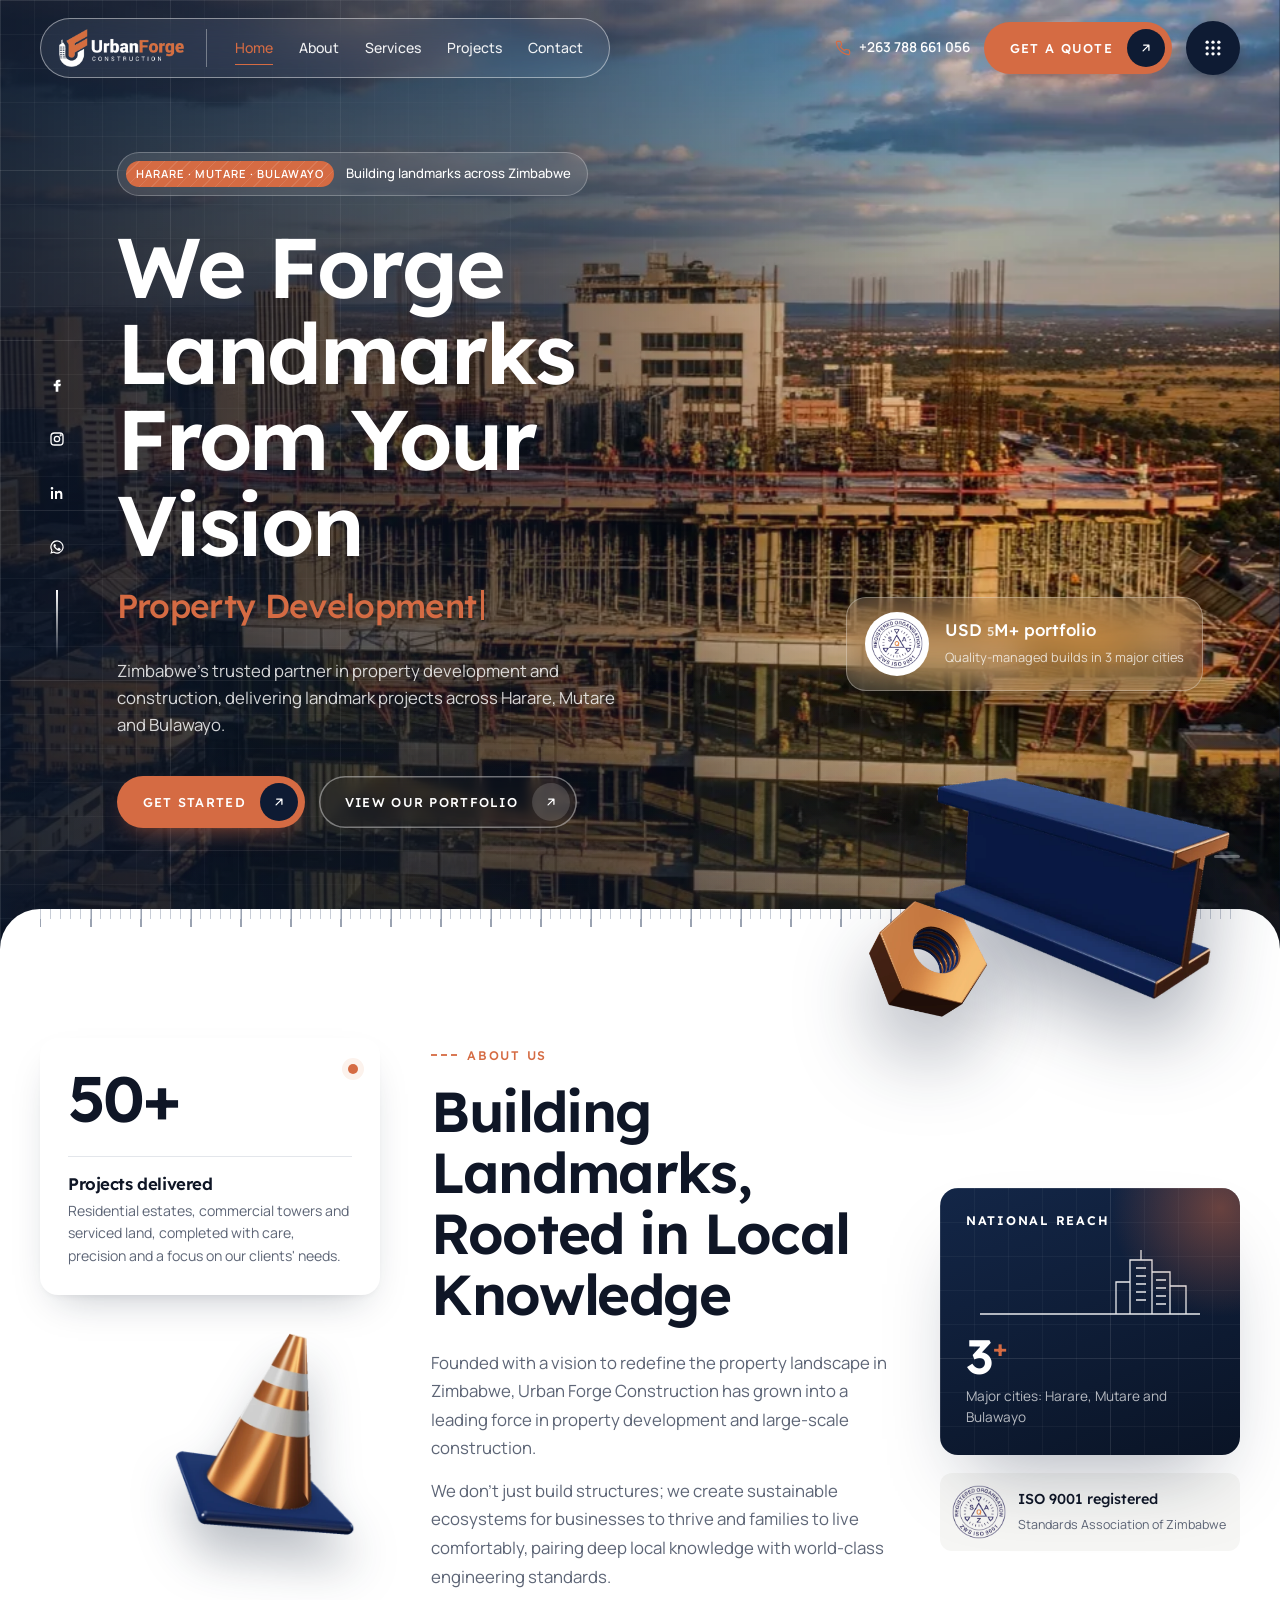
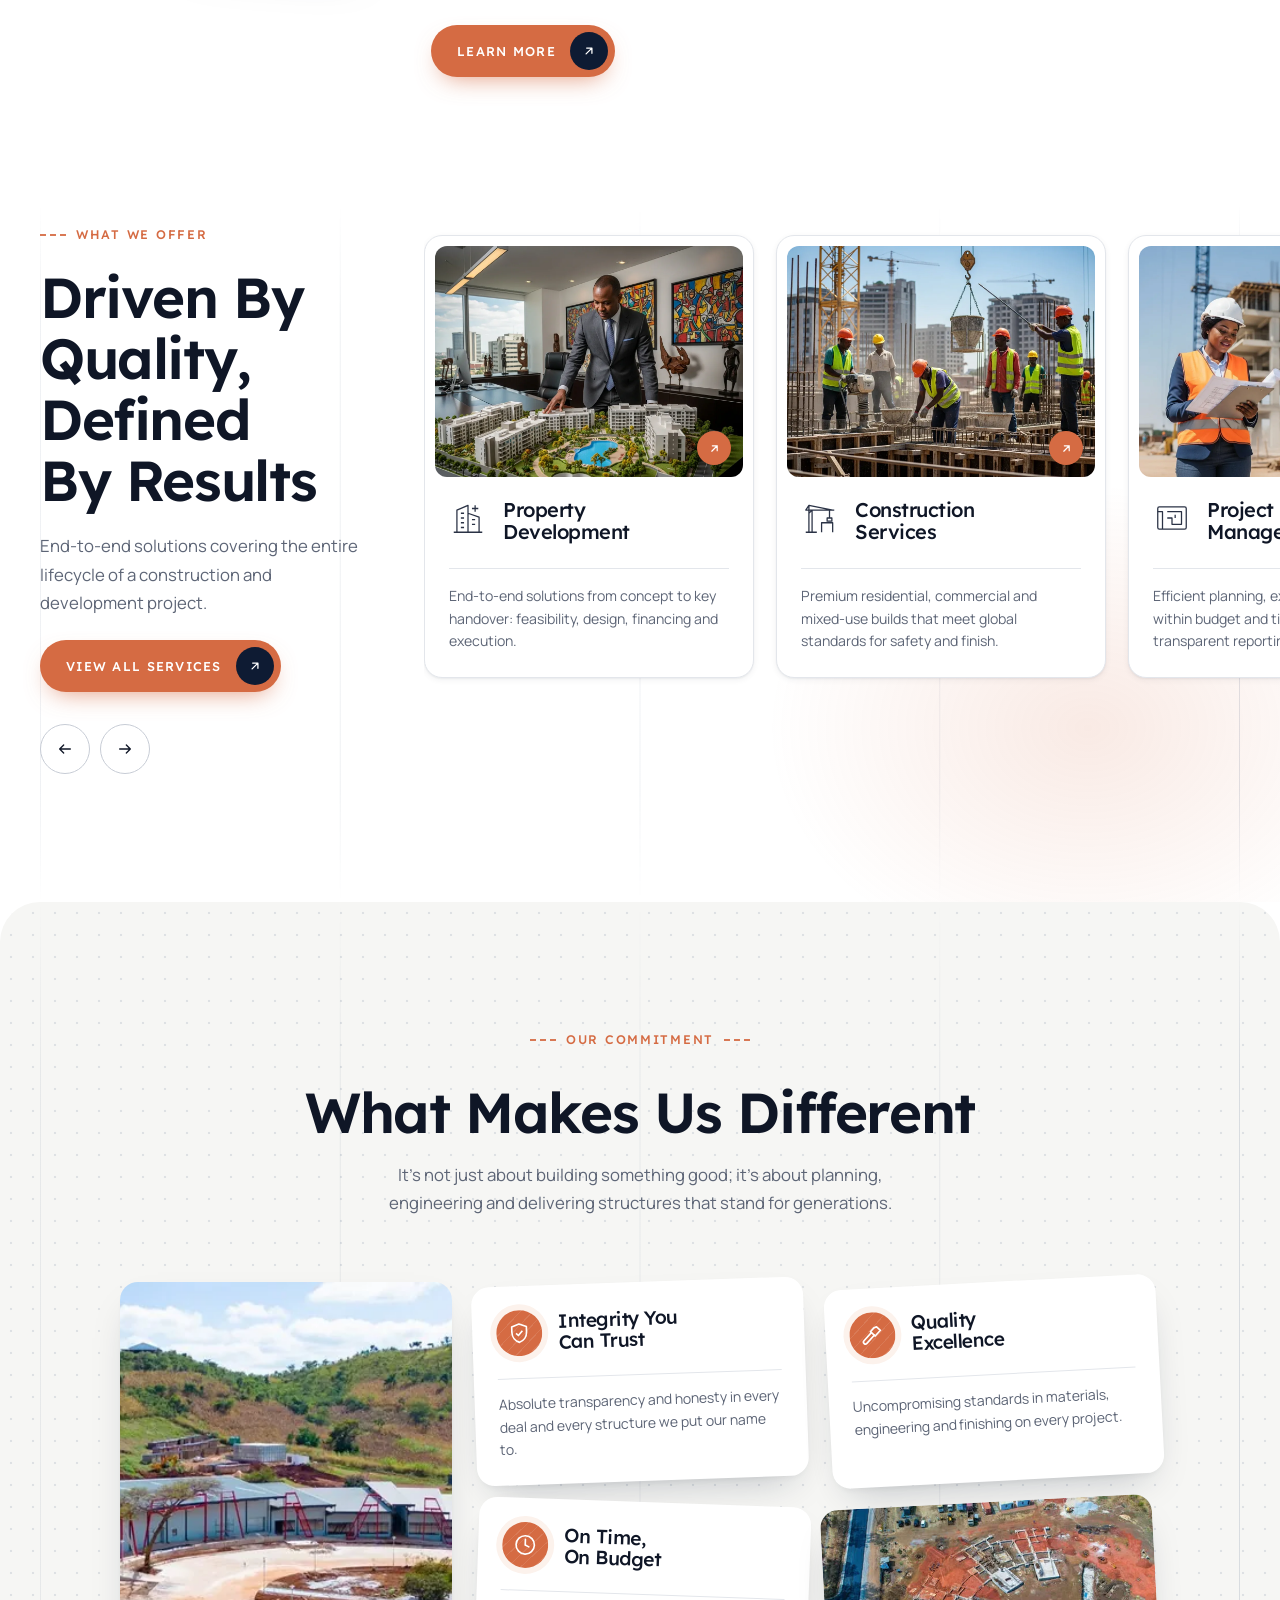
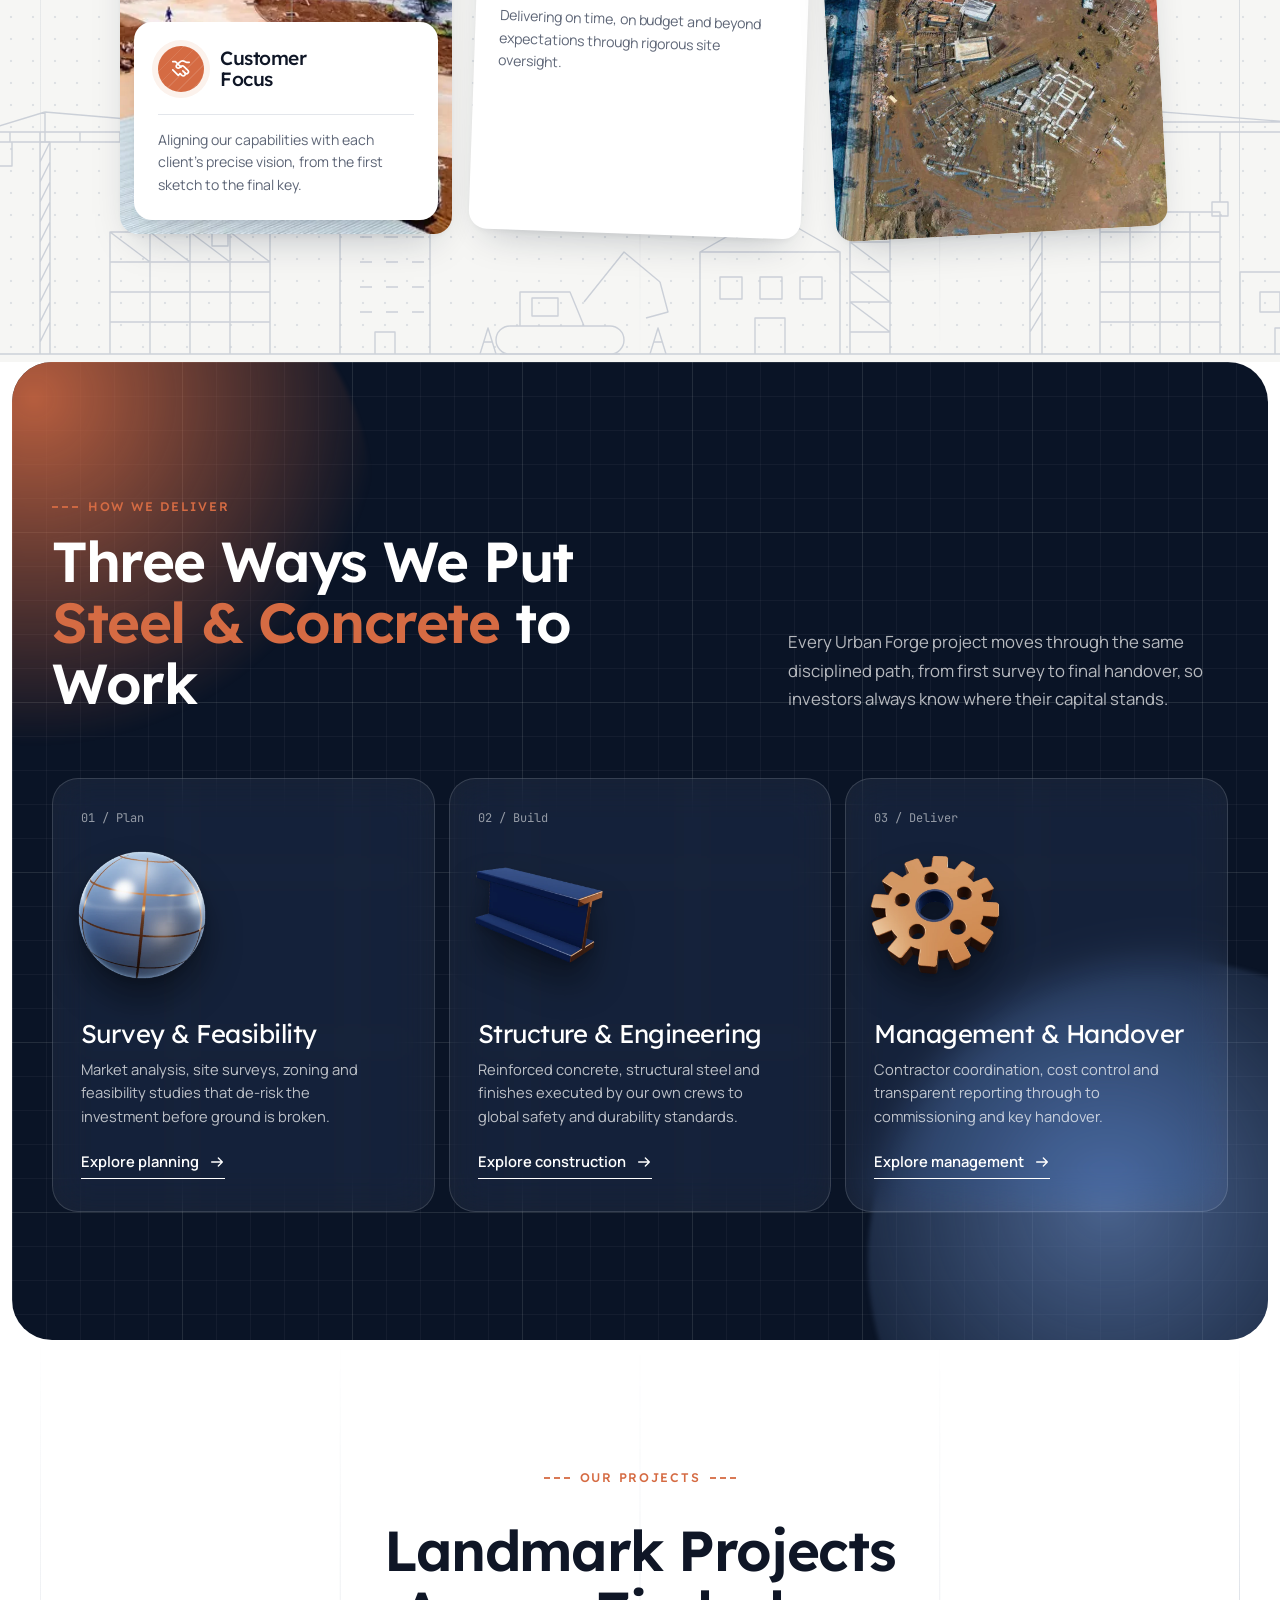
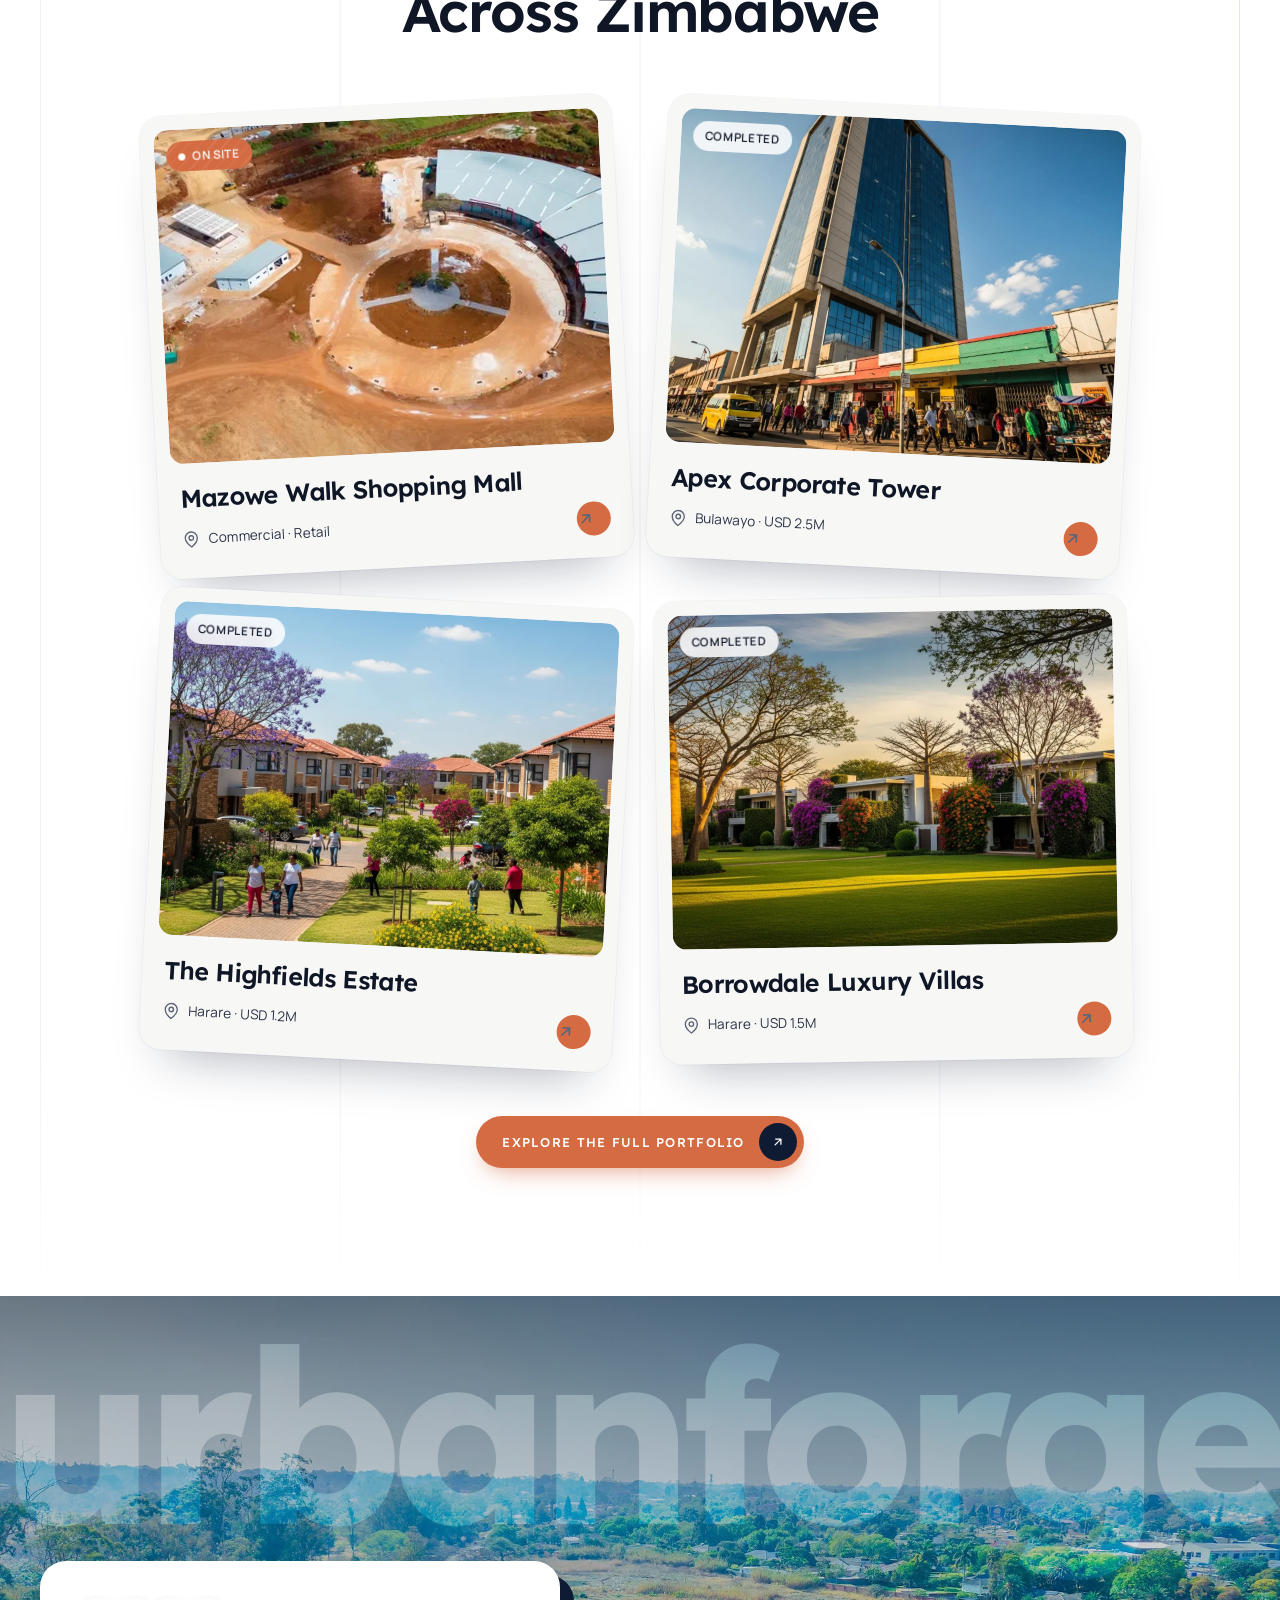
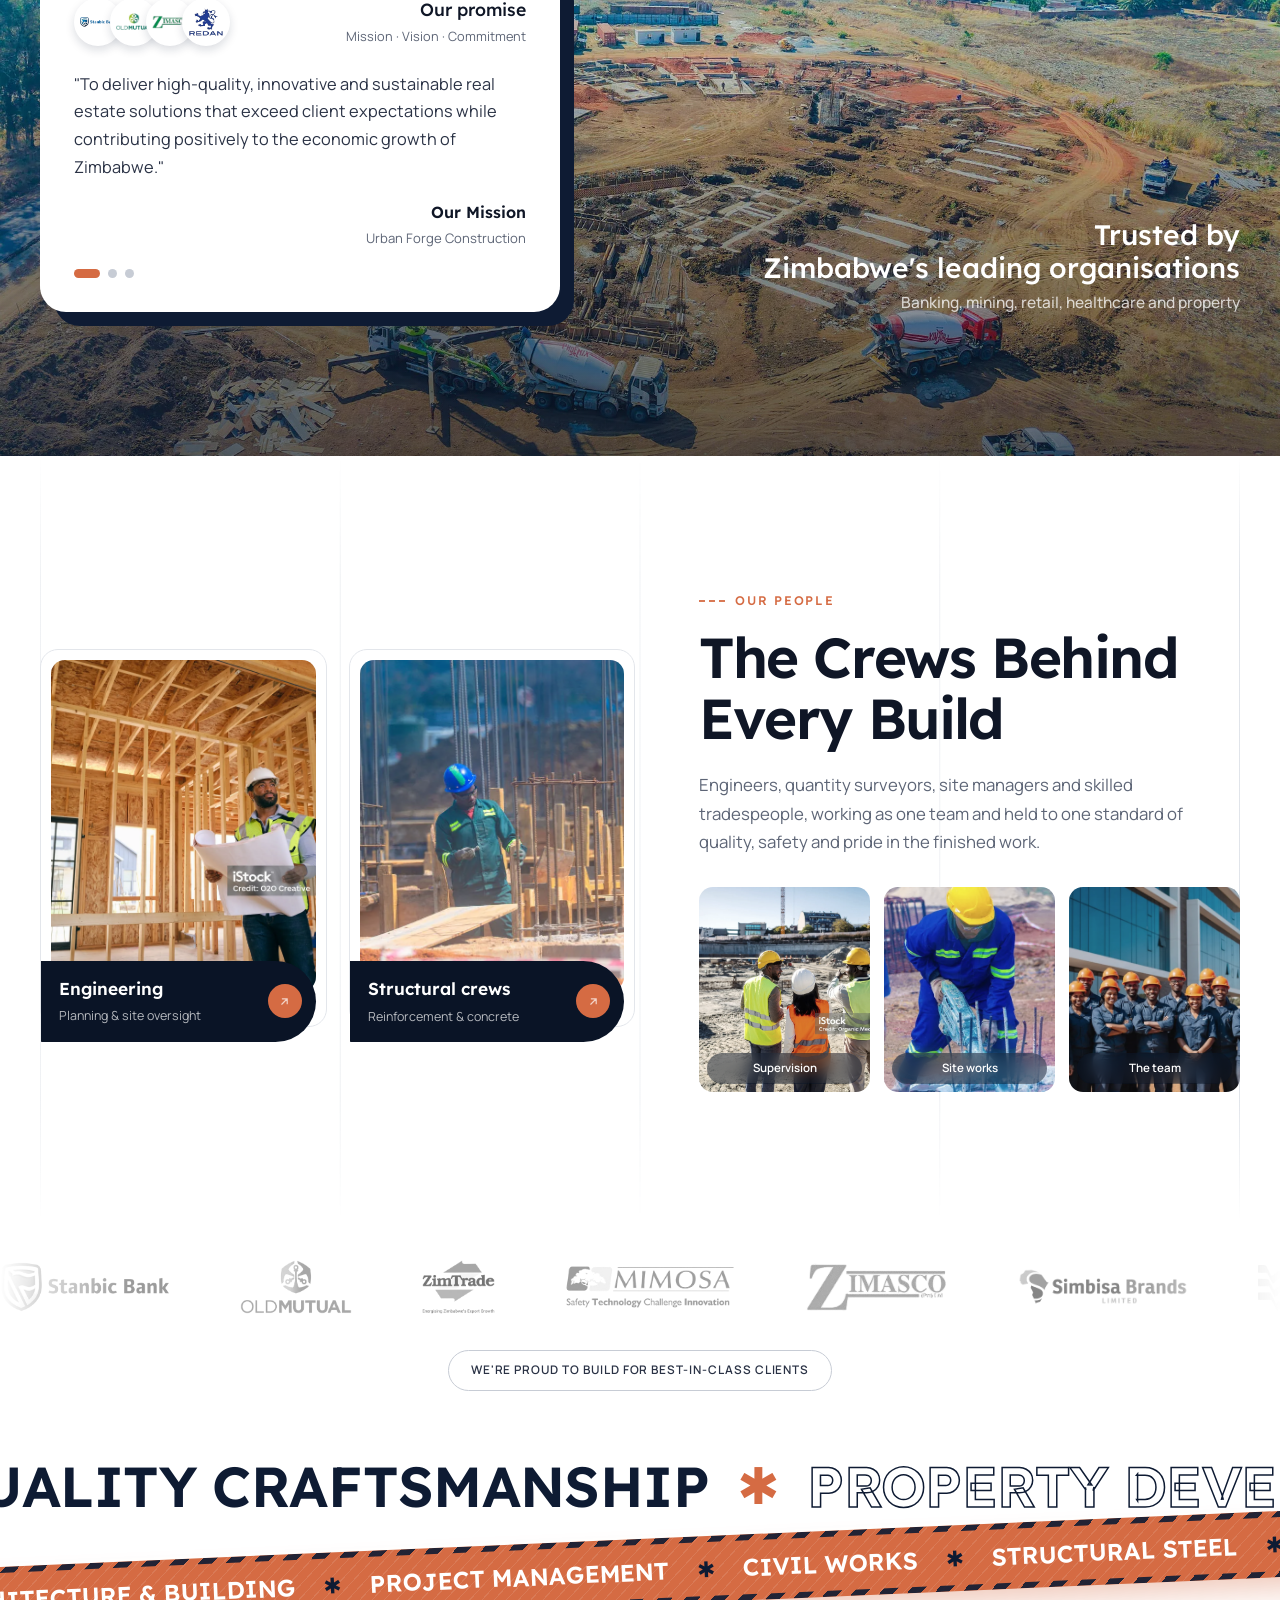
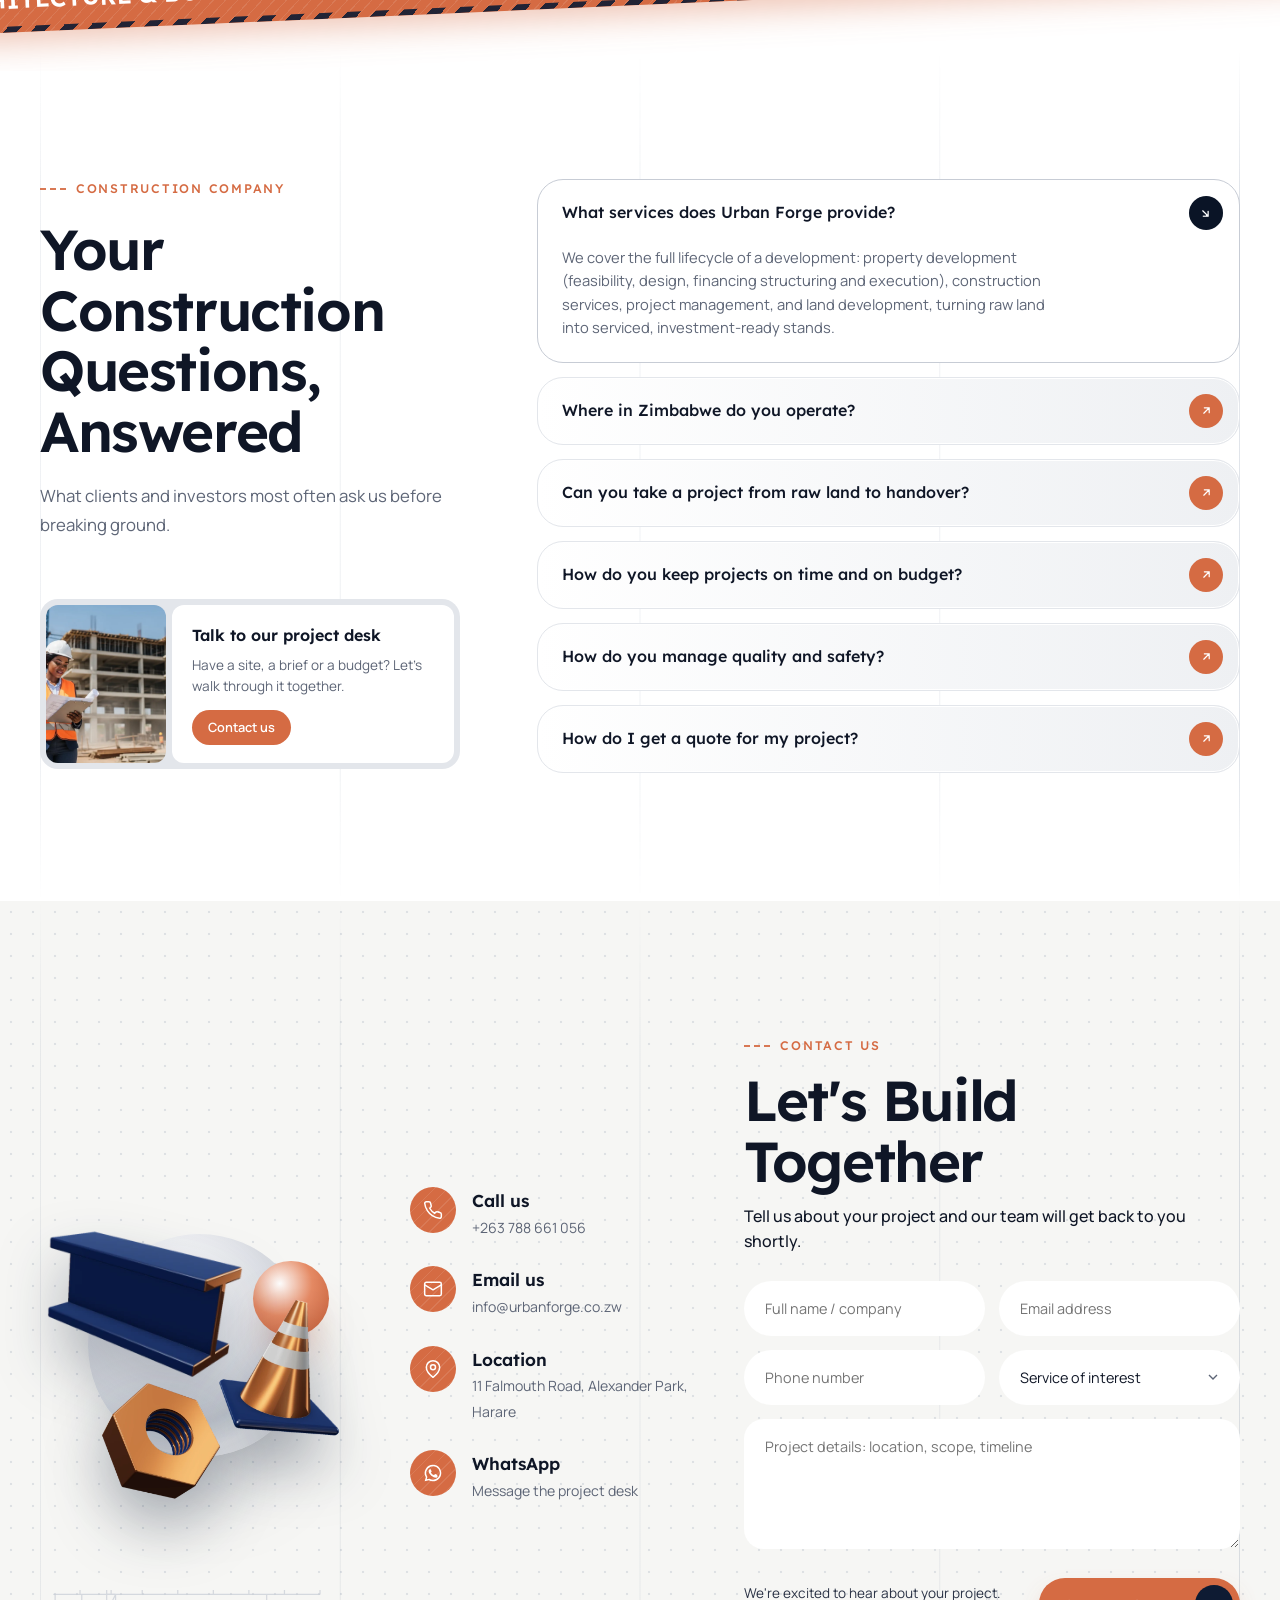
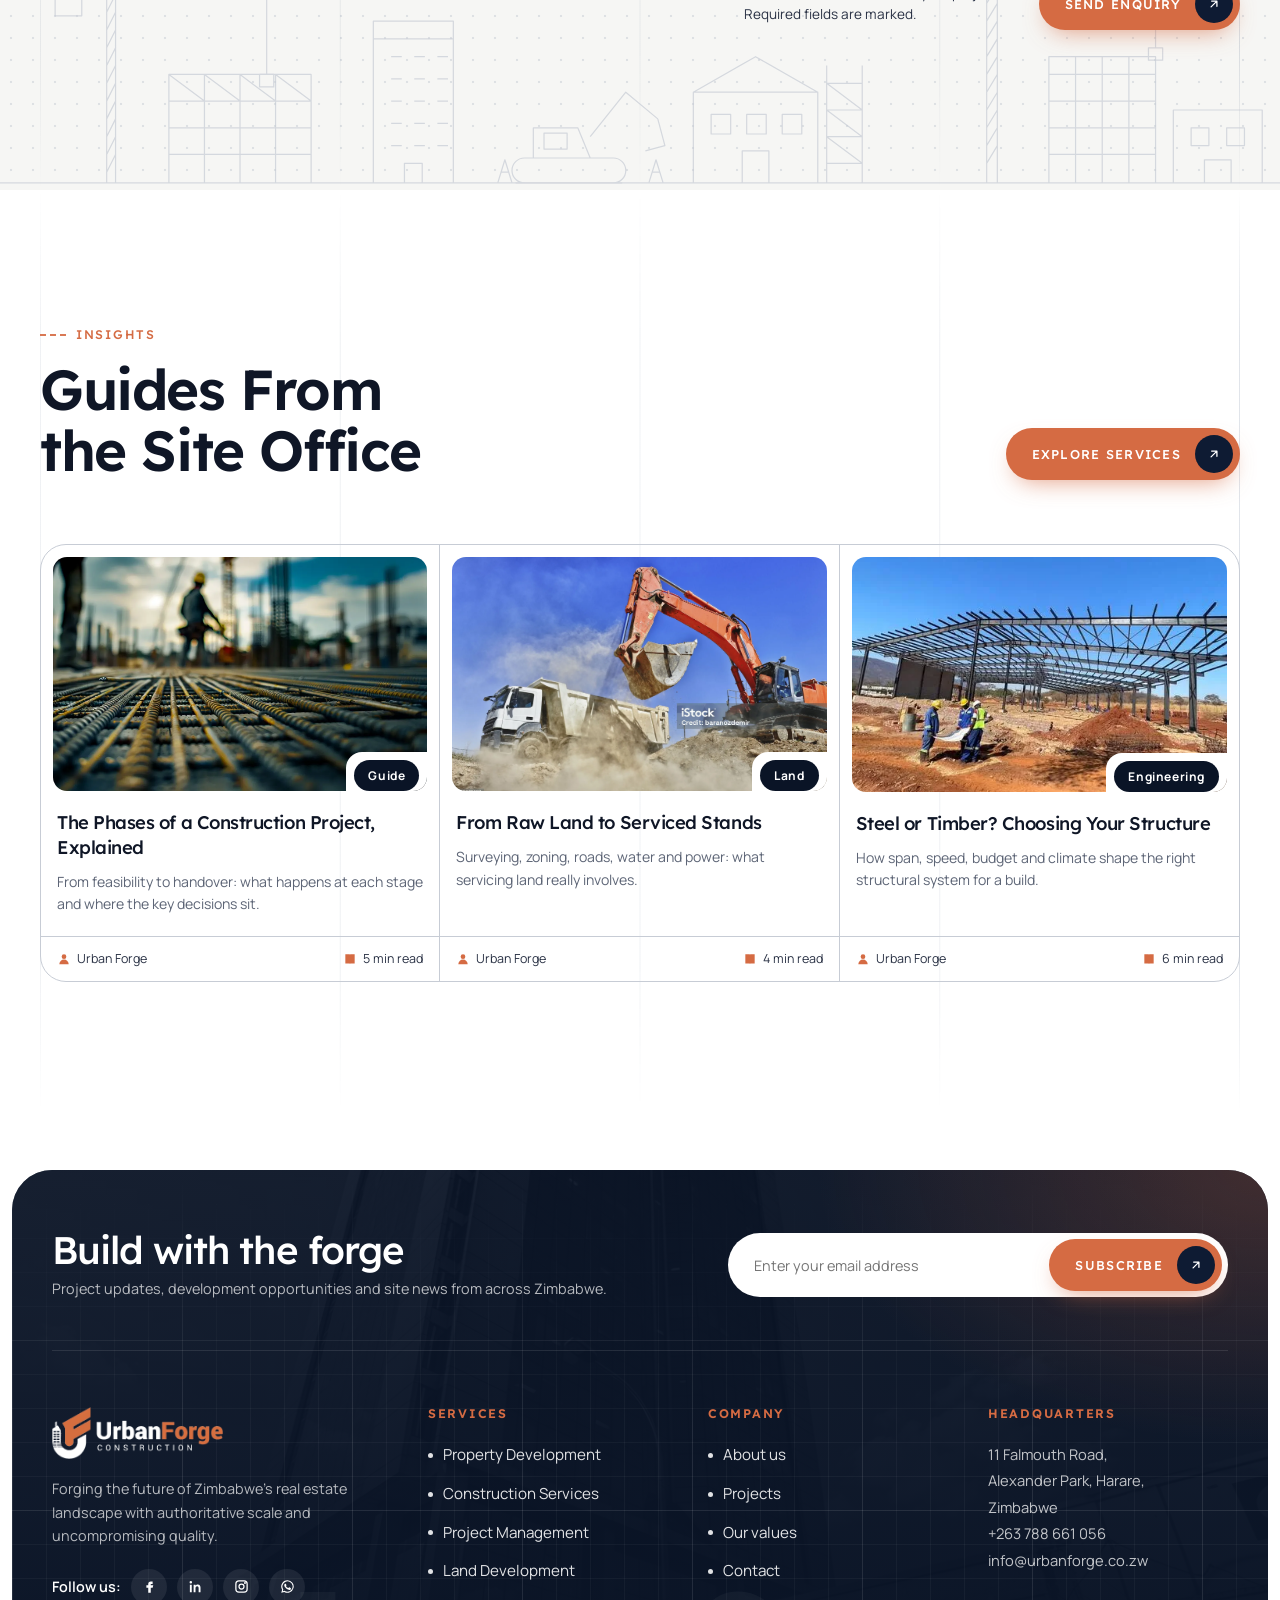
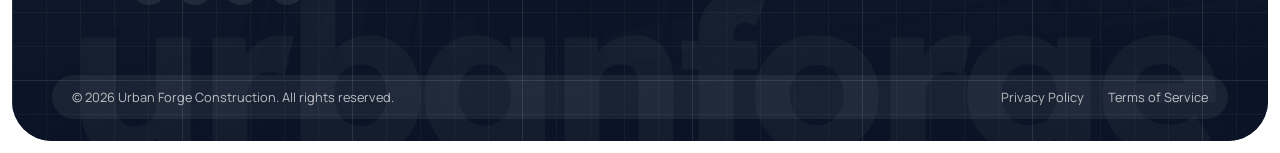
==== index.html @ 1e826152 "Urban Forge Construction website Static five-page site with brand design system, ray-marched 3D obje" ====
<!doctype html>
<html lang="en">
<head>
<meta charset="utf-8">
<meta name="viewport" content="width=device-width, initial-scale=1">
<title>Urban Forge Construction </title>
<meta name="description" content=" Property Development & Construction in Zimbabwe|Urban Forge Construction is Zimbabwe's trusted partner in property development, construction, project management and land development across Harare, Mutare and Bulawayo.">
<meta name="theme-color" content="#0e1b33">
<meta property="og:title" content="Urban Forge Construction ">
<meta property="og:description" content=" Property Development & Construction in Zimbabwe|Urban Forge Construction is Zimbabwe's trusted partner in property development, construction, project management and land development across Harare, Mutare and Bulawayo.">
<meta property="og:image" content="assets/img/hero-harare.webp">
<link rel="icon" href="favicon.png" type="image/png">
<link rel="preconnect" href="https://fonts.googleapis.com">
<link rel="preconnect" href="https://fonts.gstatic.com" crossorigin>
<link href="https://fonts.googleapis.com/css2?family=Lexend:wght@300;400;500;600;700&family=Manrope:wght@400;500;600;700&family=JetBrains+Mono:wght@500;600&display=swap" rel="stylesheet">
<link rel="stylesheet" href="assets/css/style.css">
</head>
<body>
<svg width="0" height="0" style="position:absolute" aria-hidden="true">
  <symbol id="i-arrow" viewBox="0 0 24 24" fill="none" stroke="currentColor" stroke-width="2.2" stroke-linecap="round" stroke-linejoin="round"><path d="M7 17 17 7M8 7h9v9"/></symbol>
  <symbol id="i-right" viewBox="0 0 24 24" fill="none" stroke="currentColor" stroke-width="2" stroke-linecap="round" stroke-linejoin="round"><path d="M4 12h16m-6-6 6 6-6 6"/></symbol>
  <symbol id="i-left" viewBox="0 0 24 24" fill="none" stroke="currentColor" stroke-width="2" stroke-linecap="round" stroke-linejoin="round"><path d="M20 12H4m6-6-6 6 6 6"/></symbol>
  <symbol id="i-up" viewBox="0 0 24 24" fill="none" stroke="currentColor" stroke-width="2.2" stroke-linecap="round" stroke-linejoin="round"><path d="M12 19V5m-6 6 6-6 6 6"/></symbol>
  <symbol id="i-close" viewBox="0 0 24 24" fill="none" stroke="currentColor" stroke-width="2" stroke-linecap="round"><path d="M6 6l12 12M18 6 6 18"/></symbol>
  <symbol id="i-grid" viewBox="0 0 24 24" fill="currentColor"><circle cx="5" cy="5" r="2"/><circle cx="12" cy="5" r="2"/><circle cx="19" cy="5" r="2"/><circle cx="5" cy="12" r="2"/><circle cx="12" cy="12" r="2"/><circle cx="19" cy="12" r="2"/><circle cx="5" cy="19" r="2"/><circle cx="12" cy="19" r="2"/><circle cx="19" cy="19" r="2"/></symbol>
  <symbol id="i-phone" viewBox="0 0 24 24" fill="none" stroke="currentColor" stroke-width="1.8" stroke-linecap="round" stroke-linejoin="round"><path d="M22 16.9v3a2 2 0 0 1-2.2 2 19.8 19.8 0 0 1-8.6-3.1 19.5 19.5 0 0 1-6-6A19.8 19.8 0 0 1 2.1 4.2 2 2 0 0 1 4.1 2h3a2 2 0 0 1 2 1.7c.1 1 .4 1.9.7 2.8a2 2 0 0 1-.5 2.1L8 9.9a16 16 0 0 0 6 6l1.3-1.3a2 2 0 0 1 2.1-.4c.9.3 1.8.6 2.8.7a2 2 0 0 1 1.7 2Z"/></symbol>
  <symbol id="i-mail" viewBox="0 0 24 24" fill="none" stroke="currentColor" stroke-width="1.8" stroke-linecap="round" stroke-linejoin="round"><rect x="2" y="4" width="20" height="16" rx="2"/><path d="m22 7-10 6L2 7"/></symbol>
  <symbol id="i-pin" viewBox="0 0 24 24" fill="none" stroke="currentColor" stroke-width="1.8" stroke-linecap="round" stroke-linejoin="round"><path d="M20 10c0 6-8 12-8 12s-8-6-8-12a8 8 0 0 1 16 0Z"/><circle cx="12" cy="10" r="3"/></symbol>
  <symbol id="i-clock" viewBox="0 0 24 24" fill="none" stroke="currentColor" stroke-width="1.8" stroke-linecap="round"><circle cx="12" cy="12" r="10"/><path d="M12 6v6l4 2"/></symbol>
  <symbol id="i-fb" viewBox="0 0 24 24" fill="currentColor"><path d="M14 8h3V4h-3a4 4 0 0 0-4 4v2H7v4h3v8h4v-8h3l1-4h-4V8.5c0-.3.2-.5.5-.5Z"/></symbol>
  <symbol id="i-ig" viewBox="0 0 24 24" fill="none" stroke="currentColor" stroke-width="2"><rect x="3" y="3" width="18" height="18" rx="5"/><circle cx="12" cy="12" r="4"/><circle cx="17.5" cy="6.5" r=".6" fill="currentColor"/></symbol>
  <symbol id="i-in" viewBox="0 0 24 24" fill="currentColor"><path d="M4.5 3a2 2 0 1 1 0 4 2 2 0 0 1 0-4ZM3 9h3v12H3zm6 0h3v1.7c.5-.9 1.7-2 3.6-2C19 8.7 20 11 20 14v7h-3v-6.2c0-1.6-.3-3.2-2.2-3.2-1.9 0-2.8 1.3-2.8 3.3V21H9z"/></symbol>
  <symbol id="i-wa" viewBox="0 0 24 24" fill="currentColor"><path d="M12 2a10 10 0 0 0-8.6 15.1L2 22l5-1.3A10 10 0 1 0 12 2Zm0 18.2a8.2 8.2 0 0 1-4.2-1.2l-.3-.2-3 .8.8-2.9-.2-.3A8.2 8.2 0 1 1 12 20.2Zm4.5-6.1c-.2-.1-1.5-.7-1.7-.8-.2-.1-.4-.1-.6.1l-.8 1c-.1.2-.3.2-.5.1a6.7 6.7 0 0 1-3.3-2.9c-.3-.4.2-.4.7-1.4.1-.2 0-.3 0-.4l-.8-1.8c-.2-.5-.4-.4-.6-.4h-.5a1 1 0 0 0-.7.3 3 3 0 0 0-.9 2.2 5.2 5.2 0 0 0 1.1 2.8 11.9 11.9 0 0 0 4.6 4c1.7.7 2.3.8 3.2.7.5-.1 1.5-.6 1.7-1.2.2-.6.2-1.1.2-1.2-.1-.1-.2-.2-.5-.3Z"/></symbol>
  <symbol id="i-user" viewBox="0 0 24 24" fill="currentColor"><circle cx="12" cy="8" r="4"/><path d="M4 21a8 8 0 0 1 16 0Z"/></symbol>
  <symbol id="i-book" viewBox="0 0 24 24" fill="currentColor"><path d="M4 4h7a3 3 0 0 1 1 .2V20a3 3 0 0 0-1-.2H4Zm16 0h-7a3 3 0 0 0-1 .2V20a3 3 0 0 1 1-.2h7Z"/></symbol>
  <!-- line icons for services / values -->
  <symbol id="i-building" viewBox="0 0 48 48" fill="none" stroke="currentColor" stroke-width="1.6" stroke-linejoin="round"><path d="M6 42h36M10 42V14l14-6v34M24 42V18l14 5v19"/><path d="M15 18h4M15 24h4M15 30h4M29 26h4M29 32h4M15 36h4"/><path d="M33 8v8m-4-4h8"/></symbol>
  <symbol id="i-crane" viewBox="0 0 48 48" fill="none" stroke="currentColor" stroke-width="1.6" stroke-linejoin="round"><path d="M10 42V8l-4 6h36M10 8l30 6M14 14 10 18m4-4v28M6 42h14"/><path d="M36 14v10m-3 0h6v4h-6z"/><path d="M26 42V30h14v12"/></symbol>
  <symbol id="i-blueprint" viewBox="0 0 48 48" fill="none" stroke="currentColor" stroke-width="1.6" stroke-linejoin="round"><rect x="6" y="10" width="36" height="28" rx="2"/><path d="M6 16h6v22M18 16h18v16H24v-8h-6"/><path d="M28 20v4"/></symbol>
  <symbol id="i-land" viewBox="0 0 48 48" fill="none" stroke="currentColor" stroke-width="1.6" stroke-linejoin="round"><path d="M4 36 16 24l10 8 6-6 12 10"/><path d="M4 42h40"/><path d="M30 8a5 5 0 0 1 10 0c0 4-5 9-5 9s-5-5-5-9Z"/><circle cx="35" cy="8" r="1.6"/></symbol>
  <symbol id="i-shield" viewBox="0 0 24 24" fill="none" stroke="currentColor" stroke-width="1.8" stroke-linejoin="round"><path d="M12 2 4 5v6c0 5 3.4 9.4 8 11 4.6-1.6 8-6 8-11V5Z"/><path d="m8.5 12 2.5 2.5 4.5-5"/></symbol>
  <symbol id="i-hammer" viewBox="0 0 24 24" fill="none" stroke="currentColor" stroke-width="1.8" stroke-linecap="round" stroke-linejoin="round"><path d="m14 12-8.5 8.5a2.1 2.1 0 0 1-3-3L11 9"/><path d="M15 13 21 7l-4-4-3 1-4 4 2 2Z"/></symbol>
  <symbol id="i-bulb" viewBox="0 0 24 24" fill="none" stroke="currentColor" stroke-width="1.8" stroke-linecap="round" stroke-linejoin="round"><path d="M9 18h6M10 22h4M12 2a7 7 0 0 0-4 12.7V16h8v-1.3A7 7 0 0 0 12 2Z"/></symbol>
  <symbol id="i-hand" viewBox="0 0 24 24" fill="none" stroke="currentColor" stroke-width="1.8" stroke-linecap="round" stroke-linejoin="round"><path d="m11 17 2 2a1 1 0 1 0 3-3"/><path d="m14 14 2.5 2.5a1 1 0 1 0 3-3l-3.9-3.9a3 3 0 0 0-4.2 0l-.9.9a1 1 0 1 1-3-3l2.8-2.8a5 5 0 0 1 6.3-.6l.5.3a2 2 0 0 0 1.4.3H21M3 4h3l6 6"/><path d="m3 13 6 6 2-2"/></symbol>
  <symbol id="i-leaf" viewBox="0 0 24 24" fill="none" stroke="currentColor" stroke-width="1.8" stroke-linecap="round" stroke-linejoin="round"><path d="M11 20A7 7 0 0 1 9.8 6.1C15.5 5 17 4.5 19 2c1 2 2 4.2 2 8 0 5.5-4.8 10-10 10Z"/><path d="M2 21c0-3 1.9-5.4 5.2-6.1 2.4-.5 4.8-2 5.8-3.9"/></symbol>
  <symbol id="i-target" viewBox="0 0 24 24" fill="none" stroke="currentColor" stroke-width="1.8"><circle cx="12" cy="12" r="10"/><circle cx="12" cy="12" r="6"/><circle cx="12" cy="12" r="2"/></symbol>
</svg>
<a class="sr-only" href="#main">Skip to content</a>
<div class="preloader" aria-hidden="true">
  <div class="preloader__inner">
    <img class="preloader__mark" src="assets/img/mark.png" alt="" width="84" height="84">
    <div class="preloader__bar"><span></span></div>
    <div class="preloader__count">000</div>
  </div>
</div>
<header class="header">
  <div class="container header__inner">
    <div class="nav-pill">
      <a class="brand" href="index.html" aria-label="Urban Forge Construction — home">
        <img class="logo-light" src="assets/img/logo-light.webp" alt="Urban Forge Construction" width="125" height="38">
        <img class="logo-dark" src="assets/img/logo.webp" alt="Urban Forge Construction" width="125" height="38">
      </a>
      <nav class="nav" aria-label="Primary">
<a href="index.html" aria-current="page">Home</a>
<a href="about.html">About</a>
<a href="services.html">Services</a>
<a href="projects.html">Projects</a>
<a href="contact.html">Contact</a>
      </nav>
    </div>
    <div class="header__actions">
      <a class="header__phone" href="tel:+263788661056"><svg><use href="#i-phone"/></svg>+263 788 661 056</a>
      <a class="btn" href="contact.html#quote">Get a quote <span class="btn__ic"><svg><use href="#i-arrow"/></svg></span></a>
      <button class="menu-btn" type="button" data-drawer-open aria-controls="drawer" aria-expanded="false" aria-label="Open menu"><svg><use href="#i-grid"/></svg></button>
    </div>
  </div>
</header>
<div class="drawer" id="drawer" aria-hidden="true">
  <div class="drawer__scrim" data-drawer-close></div>
  <div class="drawer__panel" role="dialog" aria-modal="true" aria-label="Menu">
    <div class="drawer__top">
      <img src="assets/img/logo-light.webp" alt="Urban Forge Construction" width="131" height="40">
      <button class="drawer__close" type="button" data-drawer-close aria-label="Close menu"><svg><use href="#i-close"/></svg></button>
    </div>
    <nav class="drawer__nav" aria-label="Menu">
<a href="index.html" style="--i:0"><span>01</span>Home</a>
<a href="about.html" style="--i:1"><span>02</span>About</a>
<a href="services.html" style="--i:2"><span>03</span>Services</a>
<a href="projects.html" style="--i:3"><span>04</span>Projects</a>
<a href="contact.html" style="--i:4"><span>05</span>Contact</a>
    </nav>
    <a class="btn" href="contact.html#quote" style="align-self:flex-start">Request a quote <span class="btn__ic"><svg><use href="#i-arrow"/></svg></span></a>
    <div class="drawer__meta">
      <div><strong>Corporate headquarters</strong>11 Falmouth Road, Alexander Park, Harare</div>
      <div><strong>Talk to the project desk</strong><a href="tel:+263788661056">+263 788 661 056</a> · <a href="mailto:info@urbanforge.co.zw">info@urbanforge.co.zw</a></div>
    </div>
  </div>
</div>

<main id="main">

  <!-- ============ HERO ============ -->
  <section class="hero" aria-label="Introduction">
    <div class="hero__media">
      <div class="hero__slide is-active"><img src="assets/img/hero-harare.webp" alt="A high-rise under construction above the Harare skyline at golden hour" fetchpriority="high"></div>
      <div class="hero__slide"><img src="assets/img/apex-tower.webp" alt="Apex Corporate Tower, a glazed high-rise in Bulawayo" loading="lazy"></div>
      <div class="hero__slide"><img src="assets/img/aerial-site-wide.webp" alt="Drone view of an Urban Forge site with foundations and a concrete pump at work" loading="lazy"></div>
      <div class="hero__slide"><img src="assets/img/borrowdale-villas.webp" alt="Borrowdale Luxury Villas among flowering trees at golden hour" loading="lazy"></div>
    </div>
    <div class="hero__shade"></div>

    <div class="hero__social" aria-label="Social links">
      <a href="https://www.facebook.com/" aria-label="Facebook" rel="noopener"><svg><use href="#i-fb"/></svg></a>
      <a href="https://www.instagram.com/" aria-label="Instagram" rel="noopener"><svg><use href="#i-ig"/></svg></a>
      <a href="https://www.linkedin.com/" aria-label="LinkedIn" rel="noopener"><svg><use href="#i-in"/></svg></a>
      <a href="https://wa.me/263788661056" aria-label="WhatsApp" rel="noopener"><svg><use href="#i-wa"/></svg></a>
    </div>

    <div class="container hero__inner">
      <div class="hero__content">
        <div class="hero__kicker" data-reveal><b>Harare · Mutare · Bulawayo</b><span>Building landmarks across Zimbabwe</span></div>
        <h1 data-split>We Forge Landmarks<br>From Your Vision</h1>
        <span class="hero__typed" data-typed='["Property Development","Commercial Construction","Land Development","Project Management"]' aria-hidden="true"><span class="txt"></span><span class="caret"></span></span>
        <p class="hero__text" data-reveal style="--d:.35s">Zimbabwe's trusted partner in property development and construction, delivering landmark projects across Harare, Mutare and Bulawayo.</p>
        <div class="hero__ctas" data-reveal style="--d:.5s">
          <a class="btn" href="contact.html#quote">Get started <span class="btn__ic"><svg><use href="#i-arrow"/></svg></span></a>
          <a class="btn btn--ghost" href="projects.html">View our portfolio <span class="btn__ic"><svg><use href="#i-arrow"/></svg></span></a>
        </div>
      </div>
    </div>

    <div class="hero__proof" data-reveal="right" style="--d:.7s">
      <img src="assets/img/iso-9001.webp" alt="SAZ ISO 9001 registered organisation seal" width="64" height="64">
      <div><strong>USD <span data-count="5">0</span>M+ portfolio</strong><span>Quality-managed builds in 3 major cities</span></div>
    </div>
    <div class="hero__dots" role="group" aria-label="Hero images">
      <button class="is-active" type="button" aria-label="Image 1"></button><button type="button" aria-label="Image 2"></button><button type="button" aria-label="Image 3"></button><button type="button" aria-label="Image 4"></button>
    </div>
    <div class="ruler-edge" aria-hidden="true"></div>
  </section>

  <!-- ============ ABOUT INTRO ============ -->
  <section class="section intro" aria-labelledby="intro-title">
    <div class="intro__float" aria-hidden="true">
      <img src="assets/img/obj-ibeam.webp" alt="" width="400" height="400">
      <img src="assets/img/obj-nut.webp" alt="" width="200" height="200">
    </div>
    <div class="container intro__grid">
      <div>
        <div class="stat-card" data-reveal>
          <div class="stat-card__num"><span data-count="50">0</span>+</div>
          <hr>
          <h3>Projects delivered</h3>
          <p>Residential estates, commercial towers and serviced land, completed with care, precision and a focus on our clients' needs.</p>
        </div>
        <img class="intro__cone" src="assets/img/obj-cone.webp" alt="" width="220" height="220" data-reveal style="--d:.2s">
      </div>
      <div class="intro__copy">
        <span class="eyebrow">About us</span>
        <h2 class="h2" id="intro-title" data-split>Building Landmarks,<br>Rooted in Local<br>Knowledge</h2>
        <p class="lede" data-reveal>Founded with a vision to redefine the property landscape in Zimbabwe, Urban Forge Construction has grown into a leading force in property development and large-scale construction.</p>
        <p class="lede" data-reveal style="--d:.1s">We don't just build structures; we create sustainable ecosystems for businesses to thrive and families to live comfortably, pairing deep local knowledge with world-class engineering standards.</p>
        <a class="btn" href="about.html" data-reveal style="--d:.2s">Learn more <span class="btn__ic"><svg><use href="#i-arrow"/></svg></span></a>
      </div>
      <div>
        <div class="reach-card" data-reveal style="--d:.15s">
          <h4>National reach</h4>
          <svg class="skyline" viewBox="0 0 220 70" fill="none" stroke="currentColor" stroke-width="1.3" aria-hidden="true"><path d="M0 68h220M150 68V14h22v54M172 68V26h18v42M136 68V36h14v32M190 68V40h16v28M156 22h10m-10 8h10m-10 8h10m-10 8h10m-10 8h10M176 34h10m-10 8h10m-10 8h10m-10 8h10M161 14V4"/></svg>
          <div class="num"><span data-count="3">0</span><sup>+</sup></div>
          <p>Major cities: Harare, Mutare and Bulawayo</p>
        </div>
        <div class="iso-chip" data-reveal style="--d:.25s">
          <img src="assets/img/iso-9001.webp" alt="" width="54" height="54">
          <div><strong>ISO 9001 registered</strong><span>Standards Association of Zimbabwe</span></div>
        </div>
      </div>
    </div>
  </section>

  <!-- ============ SERVICES SLIDER ============ -->
  <section class="section services" aria-labelledby="svc-title" style="padding-top:20px">
    <div class="container services__grid" data-slider>
      <div class="services__intro">
        <span class="eyebrow">What we offer</span>
        <h2 class="h2" id="svc-title" data-split>Driven By<br>Quality, Defined<br>By Results</h2>
        <p class="lede" data-reveal>End-to-end solutions covering the entire lifecycle of a construction and development project.</p>
        <div data-reveal style="--d:.15s"><a class="btn" href="services.html">View all services <span class="btn__ic"><svg><use href="#i-arrow"/></svg></span></a></div>
        <div class="services__nav" data-reveal style="--d:.25s">
          <button class="round-btn" type="button" data-prev aria-label="Previous service"><svg><use href="#i-left"/></svg></button>
          <button class="round-btn" type="button" data-next aria-label="Next service"><svg><use href="#i-right"/></svg></button>
        </div>
      </div>
      <div class="svc-track">
        <a class="svc-card" href="services.html#property" data-reveal>
          <div class="svc-card__media"><img src="assets/img/svc-property.webp" alt="Developer reviewing a scale model of a residential complex" loading="lazy"><span class="arrow-dot"><svg><use href="#i-arrow"/></svg></span></div>
          <div class="svc-card__head"><svg><use href="#i-building"/></svg><h3>Property<br>Development</h3></div>
          <hr><p>End-to-end solutions from concept to key handover: feasibility, design, financing and execution.</p>
        </a>
        <a class="svc-card" href="services.html#construction" data-reveal style="--d:.1s">
          <div class="svc-card__media"><img src="assets/img/svc-construction.webp" alt="Crew pouring and finishing a reinforced concrete deck" loading="lazy"><span class="arrow-dot"><svg><use href="#i-arrow"/></svg></span></div>
          <div class="svc-card__head"><svg><use href="#i-crane"/></svg><h3>Construction<br>Services</h3></div>
          <hr><p>Premium residential, commercial and mixed-use builds that meet global standards for safety and finish.</p>
        </a>
        <a class="svc-card" href="services.html#management" data-reveal style="--d:.2s">
          <div class="svc-card__media"><img src="assets/img/svc-management.webp" alt="Project manager in a hard hat reviewing plans on site" loading="lazy"><span class="arrow-dot"><svg><use href="#i-arrow"/></svg></span></div>
          <div class="svc-card__head"><svg><use href="#i-blueprint"/></svg><h3>Project<br>Management</h3></div>
          <hr><p>Efficient planning, execution and delivery within budget and timelines, with transparent reporting.</p>
        </a>
        <a class="svc-card" href="services.html#land" data-reveal style="--d:.3s">
          <div class="svc-card__media"><img src="assets/img/svc-land.webp" alt="Graders levelling a large tract of red earth for servicing" loading="lazy"><span class="arrow-dot"><svg><use href="#i-arrow"/></svg></span></div>
          <div class="svc-card__head"><svg><use href="#i-land"/></svg><h3>Land<br>Development</h3></div>
          <hr><p>Servicing raw land into prime real estate: surveying, zoning, roads, water and power.</p>
        </a>
      </div>
    </div>
  </section>

  <!-- ============ WHAT MAKES US DIFFERENT ============ -->
  <section class="section diff" aria-labelledby="diff-title">
    <div class="diff__lineart"><svg viewBox="0 0 1440 260" preserveAspectRatio="xMidYMax slice" fill="none" stroke="currentColor" stroke-width="1.4" stroke-linejoin="round" aria-hidden="true">
  <path d="M0 252h1440"/>
  <!-- tower crane left -->
  <path d="M120 252V40m10 212V40M120 40h10M120 60l10-20M120 80l10-20M120 100l10-20M120 120l10-20M120 140l10-20M120 160l10-20M120 180l10-20M120 200l10-20M120 220l10-20M120 240l10-20"/>
  <path d="M60 40h300M60 30h300M125 40V10M125 10 60 30m65-20 235 20M90 30v10m30-10v10m40-10v10m40-10v10m40-10v10m40-10v10m40-10v10m40-10v10"/>
  <path d="M300 40v90m-8 0h16v14h-16zM62 40v24h30V40"/>
  <!-- building frame under construction -->
  <path d="M190 252V130h160v122M190 160h160M190 190h160M190 220h160M230 130v122M270 130v122M310 130v122M190 130l40 30m0-30 40 30m0-30 40 30m0-30 40 30"/>
  <!-- finished tower -->
  <path d="M420 252V70h90v182M420 90h90M440 110h12m14 0h12m14 0h12M440 135h12m14 0h12m14 0h12M440 160h12m14 0h12m14 0h12M440 185h12m14 0h12m14 0h12M440 210h12m14 0h12m14 0h12M455 252v-22h20v22"/>
  <!-- excavator -->
  <path d="M580 252h120M590 252a14 14 0 0 1 0-28h100a14 14 0 0 1 0 28M600 224v-34h50l14 34M612 196h26v18h-26zM664 200l40-50 36 30M740 180l8 30-22 6"/>
  <!-- low rise + scaffold -->
  <path d="M780 252V150h140v102M780 150l70-40 70 40M800 175h22v22h-22zm40 0h22v22h-22zm40 0h22v22h-22zM835 252v-36h30v36"/>
  <path d="M930 252V120m40 132V120m-40 20h40m-40 30h40m-40 30h40m-40 30h40M930 140l40 30m-40 0 40 30m-40 0 40 30"/>
  <!-- tower crane right -->
  <path d="M1110 252V30m12 222V30M1110 30h12M1110 50l12-20M1110 70l12-20M1110 90l12-20M1110 110l12-20M1110 130l12-20M1110 150l12-20M1110 170l12-20M1110 190l12-20M1110 210l12-20M1110 230l12-20"/>
  <path d="M990 30h380M990 20h380M1116 30V0M1116 0 990 20m126-20 254 20M1300 30v70m-8 0h16v14h-16z"/>
  <!-- mid rise -->
  <path d="M1180 252V110h120v142M1180 130h120M1180 160h120M1180 190h120M1180 220h120M1210 110v142M1240 110v142M1270 110v142"/>
  <path d="M1320 252V170h100v82M1340 190h20v20h-20zm40 0h20v20h-20zM1355 252v-26h30v26"/>
  <!-- traffic cones -->
  <path d="M560 252l8-26 8 26m-12-12h8M730 252l8-26 8 26m-12-12h8"/>
</svg></div>
    <div class="container">
      <div class="section-head section-head--center">
        <span class="eyebrow eyebrow--both">Our commitment</span>
        <h2 class="h2" id="diff-title" data-split>What Makes Us Different</h2>
        <p class="lede" data-reveal>It's not just about building something good; it's about planning, engineering and delivering structures that stand for generations.</p>
      </div>
      <div class="bento">
        <div class="bento__img bento__img--tall" data-reveal>
          <img src="assets/img/mazowe-walk-1.webp" alt="Mazowe Walk Shopping Mall taking shape, with a landscaped courtyard and hills behind" loading="lazy">
          <div class="value-card">
            <div class="value-card__head"><span class="value-card__ic"><svg><use href="#i-hand"/></svg></span><h3>Customer<br>Focus</h3></div>
            <hr><p>Aligning our capabilities with each client's precise vision, from the first sketch to the final key.</p>
          </div>
        </div>
        <div class="value-card" style="--r:-2deg" data-reveal="zoom">
          <div class="value-card__head"><span class="value-card__ic"><svg><use href="#i-shield"/></svg></span><h3>Integrity You<br>Can Trust</h3></div>
          <hr><p>Absolute transparency and honesty in every deal and every structure we put our name to.</p>
        </div>
        <div class="value-card" style="--r:-3deg;--d:.1s" data-reveal="zoom">
          <div class="value-card__head"><span class="value-card__ic"><svg><use href="#i-hammer"/></svg></span><h3>Quality<br>Excellence</h3></div>
          <hr><p>Uncompromising standards in materials, engineering and finishing on every project.</p>
        </div>
        <div class="value-card" style="--r:2deg;--d:.15s" data-reveal="zoom">
          <div class="value-card__head"><span class="value-card__ic"><svg><use href="#i-clock"/></svg></span><h3>On Time,<br>On Budget</h3></div>
          <hr><p>Delivering on time, on budget and beyond expectations through rigorous site oversight.</p>
        </div>
        <div class="bento__img bento__img--small" style="--r:-3deg;--d:.2s" data-reveal="zoom">
          <img src="assets/img/aerial-site-1.webp" alt="Aerial view of foundations and slabs being set out on an Urban Forge site" loading="lazy">
        </div>
      </div>
    </div>
  </section>

  <!-- ============ 3D OBJECTS / GLASS BAND ============ -->
  <section class="section forge-band" aria-labelledby="band-title">
    <span class="glass-blob glass-blob--a" aria-hidden="true"></span>
    <span class="glass-blob glass-blob--b" aria-hidden="true"></span>
    <div class="container">
      <div class="section-head section-head--split">
        <div>
          <span class="eyebrow">How we deliver</span>
          <h2 class="h2" id="band-title" data-split>Three Ways We Put<br><span class="text-forge">Steel &amp; Concrete</span> to Work</h2>
        </div>
        <p class="lede" data-reveal>Every Urban Forge project moves through the same disciplined path, from first survey to final handover, so investors always know where their capital stands.</p>
      </div>
      <div class="service-items">
        <article class="service-item" data-reveal>
          <span class="num">01 / Plan</span>
          <img class="icon" src="assets/img/obj-globe.webp" alt="" width="138" height="138" loading="lazy">
          <h3>Survey &amp; Feasibility</h3>
          <p>Market analysis, site surveys, zoning and feasibility studies that de-risk the investment before ground is broken.</p>
          <a class="link-arrow" href="services.html#property">Explore planning <svg><use href="#i-right"/></svg></a>
        </article>
        <article class="service-item" data-reveal style="--d:.1s">
          <span class="num">02 / Build</span>
          <img class="icon" src="assets/img/obj-ibeam.webp" alt="" width="138" height="138" loading="lazy">
          <h3>Structure &amp; Engineering</h3>
          <p>Reinforced concrete, structural steel and finishes executed by our own crews to global safety and durability standards.</p>
          <a class="link-arrow" href="services.html#construction">Explore construction <svg><use href="#i-right"/></svg></a>
        </article>
        <article class="service-item" data-reveal style="--d:.2s">
          <span class="num">03 / Deliver</span>
          <img class="icon" src="assets/img/obj-gear.webp" alt="" width="138" height="138" loading="lazy">
          <h3>Management &amp; Handover</h3>
          <p>Contractor coordination, cost control and transparent reporting through to commissioning and key handover.</p>
          <a class="link-arrow" href="services.html#management">Explore management <svg><use href="#i-right"/></svg></a>
        </article>
      </div>
    </div>
  </section>

  <!-- ============ PROJECTS ============ -->
  <section class="section" aria-labelledby="proj-title">
    <div class="container">
      <div class="section-head section-head--center">
        <span class="eyebrow eyebrow--both">Our projects</span>
        <h2 class="h2" id="proj-title" data-split>Landmark Projects<br>Across Zimbabwe</h2>
      </div>
      <div class="polaroids">
        <a class="polaroid" href="projects.html" style="--r:-3deg" data-reveal>
          <div class="polaroid__media"><img src="assets/img/mazowe-walk-2.webp" alt="Aerial view of Mazowe Walk Shopping Mall's circular courtyard under construction" loading="lazy"><span class="polaroid__tag is-live">On site</span></div>
          <h3>Mazowe Walk Shopping Mall</h3>
          <div class="polaroid__meta"><span><svg><use href="#i-pin"/></svg>Commercial · Retail</span><span class="arrow-dot"><svg><use href="#i-arrow"/></svg></span></div>
        </a>
        <a class="polaroid" href="projects.html" style="--r:3deg;--d:.1s" data-reveal>
          <div class="polaroid__media"><img src="assets/img/apex-tower.webp" alt="Apex Corporate Tower, a glazed high-rise above a busy street" loading="lazy"><span class="polaroid__tag">Completed</span></div>
          <h3>Apex Corporate Tower</h3>
          <div class="polaroid__meta"><span><svg><use href="#i-pin"/></svg>Bulawayo · USD 2.5M</span><span class="arrow-dot"><svg><use href="#i-arrow"/></svg></span></div>
        </a>
        <a class="polaroid" href="projects.html" style="--r:3deg" data-reveal>
          <div class="polaroid__media"><img src="assets/img/highfields-estate.webp" alt="The Highfields Estate, family homes along a jacaranda-lined walkway" loading="lazy"><span class="polaroid__tag">Completed</span></div>
          <h3>The Highfields Estate</h3>
          <div class="polaroid__meta"><span><svg><use href="#i-pin"/></svg>Harare · USD 1.2M</span><span class="arrow-dot"><svg><use href="#i-arrow"/></svg></span></div>
        </a>
        <a class="polaroid" href="projects.html" style="--r:-1deg;--d:.1s" data-reveal>
          <div class="polaroid__media"><img src="assets/img/borrowdale-villas.webp" alt="Borrowdale Luxury Villas set in mature gardens with flowering trees" loading="lazy"><span class="polaroid__tag">Completed</span></div>
          <h3>Borrowdale Luxury Villas</h3>
          <div class="polaroid__meta"><span><svg><use href="#i-pin"/></svg>Harare · USD 1.5M</span><span class="arrow-dot"><svg><use href="#i-arrow"/></svg></span></div>
        </a>
      </div>
      <div style="text-align:center;margin-top:56px" data-reveal><a class="btn" href="projects.html">Explore the full portfolio <span class="btn__ic"><svg><use href="#i-arrow"/></svg></span></a></div>
    </div>
  </section>

  <!-- ============ BIG WORD + PROMISE ============ -->
  <section class="bigword" aria-labelledby="promise-title">
    <div class="bigword__media"><img src="assets/img/aerial-site-wide.webp" alt="" data-parallax=".6" loading="lazy"></div>
    <div class="bigword__word" aria-hidden="true">urbanforge</div>
    <div class="container">
      <div class="testi-card" data-testi data-reveal>
        <h2 class="sr-only" id="promise-title">Our promise</h2>
        <div class="testi-card__top">
          <div class="testi-card__logos" aria-hidden="true">
            <span><img src="assets/img/clients/stanbic.webp" alt=""></span>
            <span><img src="assets/img/clients/old-mutual.webp" alt=""></span>
            <span><img src="assets/img/clients/zimasco.webp" alt=""></span>
            <span><img src="assets/img/clients/redan.webp" alt=""></span>
          </div>
          <div class="testi-card__score"><strong>Our promise</strong><span style="font-size:.8rem;color:var(--muted)">Mission · Vision · Commitment</span></div>
        </div>
        <div class="testi-slide is-active">
          <blockquote>"To deliver high-quality, innovative and sustainable real estate solutions that exceed client expectations while contributing positively to the economic growth of Zimbabwe."</blockquote>
          <cite><strong>Our Mission</strong><span>Urban Forge Construction</span></cite>
        </div>
        <div class="testi-slide">
          <blockquote>"To be the premier property developer and construction company in Zimbabwe, recognised for shaping the nation's skyline with monumental, lasting infrastructure."</blockquote>
          <cite><strong>Our Vision</strong><span>Urban Forge Construction</span></cite>
        </div>
        <div class="testi-slide">
          <blockquote>"When you partner with Urban Forge, you are partnering with a commanding presence in the industry: deep local knowledge paired with world-class engineering standards."</blockquote>
          <cite><strong>Our Commitment</strong><span>To every client and investor</span></cite>
        </div>
        <div class="testi-nav" role="group" aria-label="Promises"></div>
      </div>
      <p class="bigword__trusted" data-reveal="right">Trusted by<br>Zimbabwe's leading organisations<small>Banking, mining, retail, healthcare and property</small></p>
    </div>
  </section>

  <!-- ============ CREWS ============ -->
  <section class="section" aria-labelledby="crew-title">
    <div class="container crews">
      <div class="crew-cards">
        <div class="crew-card" data-reveal>
          <div class="crew-card__media"><img src="assets/img/engineer-plans.webp" alt="Site engineer in a hard hat reading plans inside a timber frame" loading="lazy"></div>
          <div class="crew-card__tools" aria-hidden="true"><span>PM</span><span class="on">QS</span><span>HSE</span></div>
          <div class="crew-card__label"><div><strong>Engineering</strong><span>Planning &amp; site oversight</span></div><span class="arrow-dot"><svg><use href="#i-arrow"/></svg></span></div>
        </div>
        <div class="crew-card" data-reveal style="--d:.12s">
          <div class="crew-card__media"><img src="assets/img/site-rebar-worker.webp" alt="Urban Forge crew member fixing reinforcement bars for a column base" loading="lazy"></div>
          <div class="crew-card__tools" aria-hidden="true"><span>RC</span><span class="on">ST</span><span>FW</span></div>
          <div class="crew-card__label"><div><strong>Structural crews</strong><span>Reinforcement &amp; concrete</span></div><span class="arrow-dot"><svg><use href="#i-arrow"/></svg></span></div>
        </div>
      </div>
      <div>
        <span class="eyebrow">Our people</span>
        <h2 class="h2" id="crew-title" style="margin:16px 0 22px" data-split>The Crews Behind<br>Every Build</h2>
        <p class="lede" data-reveal>Engineers, quantity surveyors, site managers and skilled tradespeople, working as one team and held to one standard of quality, safety and pride in the finished work.</p>
        <div class="crew-thumbs">
          <figure data-reveal><img src="assets/img/team-site-review.webp" alt="Supervisors in hi-vis reviewing progress on an excavated site" loading="lazy"><figcaption>Supervision</figcaption></figure>
          <figure data-reveal style="--d:.1s"><img src="assets/img/site-worker-cutting.webp" alt="Crew member in blue overalls cutting reinforcement on site" loading="lazy"><figcaption>Site works</figcaption></figure>
          <figure data-reveal style="--d:.2s"><img src="assets/img/team-crew.webp" alt="The Urban Forge team in navy uniforms and orange hard hats" loading="lazy"><figcaption>The team</figcaption></figure>
        </div>
      </div>
    </div>
  </section>

  <!-- ============ CLIENTS ============ -->
  <section class="clients" aria-label="Clients and partners">
    <div class="logo-marquee">
      <div class="logo-marquee__track" data-marquee>
        <img src="assets/img/clients/stanbic.webp" alt="Stanbic Bank" loading="lazy">
        <img src="assets/img/clients/old-mutual.webp" alt="Old Mutual" loading="lazy">
        <img src="assets/img/clients/zimtrade.webp" alt="ZimTrade" loading="lazy">
        <img src="assets/img/clients/mimosa.webp" alt="Mimosa Mining" loading="lazy">
        <img src="assets/img/clients/zimasco.webp" alt="Zimasco" loading="lazy">
        <img src="assets/img/clients/simbisa.webp" alt="Simbisa Brands" loading="lazy">
        <img src="assets/img/clients/valterra.webp" alt="Valterra Platinum" loading="lazy">
        <img src="assets/img/clients/redan.webp" alt="Redan" loading="lazy">
        <img src="assets/img/clients/msc.webp" alt="Medical Specialists Centre" loading="lazy">
        <img src="assets/img/clients/thaton.webp" alt="Thaton Property" loading="lazy">
        <img src="assets/img/clients/original-technology.webp" alt="Original Technology" loading="lazy">
        <img src="assets/img/clients/gateway.webp" alt="Gateway Construction" loading="lazy">
      </div>
    </div>
    <span class="clients__pill">We're proud to build for best-in-class clients</span>
  </section>

  <div class="tapes" aria-hidden="true">
    <div class="tape tape--a"><div class="tape__track" data-marquee>
      <span>Quality craftsmanship</span><span class="star">✱</span><span class="o">Property development</span><span class="star">✱</span><span>Building construction</span><span class="star">✱</span><span class="o">Land servicing</span><span class="star">✱</span>
    </div></div>
    <div class="tape tape--b"><div class="tape__track" data-marquee>
      <span>Architecture &amp; building</span><span class="star">✱</span><span>Project management</span><span class="star">✱</span><span>Civil works</span><span class="star">✱</span><span>Structural steel</span><span class="star">✱</span><span>Harare · Mutare · Bulawayo</span><span class="star">✱</span>
    </div></div>
  </div>

  <!-- ============ FAQ ============ -->
  <section class="section" aria-labelledby="faq-title">
    <div class="container faq">
      <div class="faq__intro">
        <span class="eyebrow">Construction company</span>
        <h2 class="h2" id="faq-title" data-split>Your Construction<br>Questions, Answered</h2>
        <p class="lede" data-reveal>What clients and investors most often ask us before breaking ground.</p>
        <div class="support-card" data-reveal>
          <img src="assets/img/svc-management.webp" alt="" loading="lazy">
          <div><strong>Talk to our project desk</strong><p>Have a site, a brief or a budget? Let's walk through it together.</p><a href="contact.html#quote">Contact us</a></div>
        </div>
      </div>
      <div class="accordion">
        <details class="acc" open data-reveal>
          <summary>What services does Urban Forge provide?<span class="arrow-dot"><svg><use href="#i-arrow"/></svg></span></summary>
          <div class="acc__body">We cover the full lifecycle of a development: property development (feasibility, design, financing structuring and execution), construction services, project management, and land development, turning raw land into serviced, investment-ready stands.</div>
        </details>
        <details class="acc" data-reveal style="--d:.05s">
          <summary>Where in Zimbabwe do you operate?<span class="arrow-dot"><svg><use href="#i-arrow"/></svg></span></summary>
          <div class="acc__body">Our headquarters is at 11 Falmouth Road, Alexander Park, Harare, and we deliver projects across Harare, Mutare and Bulawayo. We're happy to discuss sites elsewhere in the country.</div>
        </details>
        <details class="acc" data-reveal style="--d:.1s">
          <summary>Can you take a project from raw land to handover?<span class="arrow-dot"><svg><use href="#i-arrow"/></svg></span></summary>
          <div class="acc__body">Yes. We manage surveying and zoning, install roads, water and power, then design, build and hand over, so you deal with one accountable partner from start to finish.</div>
        </details>
        <details class="acc" data-reveal style="--d:.15s">
          <summary>How do you keep projects on time and on budget?<span class="arrow-dot"><svg><use href="#i-arrow"/></svg></span></summary>
          <div class="acc__body">Through rigorous oversight, disciplined contractor management and transparent reporting. You always know what has been spent, what has been built and what comes next.</div>
        </details>
        <details class="acc" data-reveal style="--d:.2s">
          <summary>How do you manage quality and safety?<span class="arrow-dot"><svg><use href="#i-arrow"/></svg></span></summary>
          <div class="acc__body">We are an ISO 9001 registered organisation with the Standards Association of Zimbabwe, and every structural element is built to meet global standards for safety, durability and finish.</div>
        </details>
        <details class="acc" data-reveal style="--d:.25s">
          <summary>How do I get a quote for my project?<span class="arrow-dot"><svg><use href="#i-arrow"/></svg></span></summary>
          <div class="acc__body">Send us your project details through the form below, call <a href="tel:+263788661056">+263 788 661 056</a> or email <a href="mailto:info@urbanforge.co.zw">info@urbanforge.co.zw</a>. Our team will come back to you with next steps and a comprehensive quote.</div>
        </details>
      </div>
    </div>
  </section>

  <!-- ============ CONTACT ============ -->
  <section class="section contact" id="contact" aria-labelledby="contact-title">
    <div class="contact__lineart"><svg viewBox="0 0 1440 260" preserveAspectRatio="xMidYMax slice" fill="none" stroke="currentColor" stroke-width="1.4" stroke-linejoin="round" aria-hidden="true">
  <path d="M0 252h1440"/>
  <!-- tower crane left -->
  <path d="M120 252V40m10 212V40M120 40h10M120 60l10-20M120 80l10-20M120 100l10-20M120 120l10-20M120 140l10-20M120 160l10-20M120 180l10-20M120 200l10-20M120 220l10-20M120 240l10-20"/>
  <path d="M60 40h300M60 30h300M125 40V10M125 10 60 30m65-20 235 20M90 30v10m30-10v10m40-10v10m40-10v10m40-10v10m40-10v10m40-10v10m40-10v10"/>
  <path d="M300 40v90m-8 0h16v14h-16zM62 40v24h30V40"/>
  <!-- building frame under construction -->
  <path d="M190 252V130h160v122M190 160h160M190 190h160M190 220h160M230 130v122M270 130v122M310 130v122M190 130l40 30m0-30 40 30m0-30 40 30m0-30 40 30"/>
  <!-- finished tower -->
  <path d="M420 252V70h90v182M420 90h90M440 110h12m14 0h12m14 0h12M440 135h12m14 0h12m14 0h12M440 160h12m14 0h12m14 0h12M440 185h12m14 0h12m14 0h12M440 210h12m14 0h12m14 0h12M455 252v-22h20v22"/>
  <!-- excavator -->
  <path d="M580 252h120M590 252a14 14 0 0 1 0-28h100a14 14 0 0 1 0 28M600 224v-34h50l14 34M612 196h26v18h-26zM664 200l40-50 36 30M740 180l8 30-22 6"/>
  <!-- low rise + scaffold -->
  <path d="M780 252V150h140v102M780 150l70-40 70 40M800 175h22v22h-22zm40 0h22v22h-22zm40 0h22v22h-22zM835 252v-36h30v36"/>
  <path d="M930 252V120m40 132V120m-40 20h40m-40 30h40m-40 30h40m-40 30h40M930 140l40 30m-40 0 40 30m-40 0 40 30"/>
  <!-- tower crane right -->
  <path d="M1110 252V30m12 222V30M1110 30h12M1110 50l12-20M1110 70l12-20M1110 90l12-20M1110 110l12-20M1110 130l12-20M1110 150l12-20M1110 170l12-20M1110 190l12-20M1110 210l12-20M1110 230l12-20"/>
  <path d="M990 30h380M990 20h380M1116 30V0M1116 0 990 20m126-20 254 20M1300 30v70m-8 0h16v14h-16z"/>
  <!-- mid rise -->
  <path d="M1180 252V110h120v142M1180 130h120M1180 160h120M1180 190h120M1180 220h120M1210 110v142M1240 110v142M1270 110v142"/>
  <path d="M1320 252V170h100v82M1340 190h20v20h-20zm40 0h20v20h-20zM1355 252v-26h30v26"/>
  <!-- traffic cones -->
  <path d="M560 252l8-26 8 26m-12-12h8M730 252l8-26 8 26m-12-12h8"/>
</svg></div>
    <div class="container contact__grid">
      <div class="contact__objects" aria-hidden="true">
        <div class="glass-orb glass-orb--solid"><span></span><span></span></div>
        <img src="assets/img/obj-ibeam.webp" alt="" loading="lazy">
        <img src="assets/img/obj-cone.webp" alt="" loading="lazy">
        <img src="assets/img/obj-nut.webp" alt="" loading="lazy">
      </div>
      <div class="info-list">
        <div class="info-item" data-reveal><span class="ic"><svg><use href="#i-phone"/></svg></span><div><strong>Call us</strong><a href="tel:+263788661056">+263 788 661 056</a></div></div>
        <div class="info-item" data-reveal style="--d:.08s"><span class="ic"><svg><use href="#i-mail"/></svg></span><div><strong>Email us</strong><a href="mailto:info@urbanforge.co.zw">info@urbanforge.co.zw</a></div></div>
        <div class="info-item" data-reveal style="--d:.16s"><span class="ic"><svg><use href="#i-pin"/></svg></span><div><strong>Location</strong><span>11 Falmouth Road, Alexander Park, Harare</span></div></div>
        <div class="info-item" data-reveal style="--d:.24s"><span class="ic"><svg><use href="#i-wa"/></svg></span><div><strong>WhatsApp</strong><a href="https://wa.me/263788661056" rel="noopener">Message the project desk</a></div></div>
      </div>
      <div>
        <span class="eyebrow">Contact us</span>
        <h2 class="h2" id="contact-title" style="margin-top:14px" data-split>Let's Build Together</h2>
        <p style="margin-top:12px;font-weight:500" data-reveal>Tell us about your project and our team will get back to you shortly.</p>
        <form class="form" data-mailto>
          <div class="field"><label class="sr-only" for="c-name">Full name / company</label><input id="c-name" name="name" placeholder="Full name / company" required autocomplete="name"></div>
          <div class="field"><label class="sr-only" for="c-email">Email</label><input id="c-email" name="email" type="email" placeholder="Email address" required autocomplete="email"></div>
          <div class="field"><label class="sr-only" for="c-phone">Phone</label><input id="c-phone" name="phone" type="tel" placeholder="Phone number" autocomplete="tel"></div>
          <div class="field"><label class="sr-only" for="c-service">Service of interest</label>
            <select id="c-service" name="service" required>
              <option value="">Service of interest</option>
              <option>Property Development</option><option>Construction Services</option><option>Project Management</option><option>Land Development</option><option>Other Inquiry</option>
            </select></div>
          <div class="field full"><label class="sr-only" for="c-msg">Project details</label><textarea id="c-msg" name="message" placeholder="Project details: location, scope, timeline"></textarea></div>
          <div class="form__foot"><span>We're excited to hear about your project.<br>Required fields are marked.</span><button class="btn" type="submit">Send enquiry <span class="btn__ic"><svg><use href="#i-arrow"/></svg></span></button></div>
          <p class="form__status" role="status"></p>
        </form>
      </div>
    </div>
  </section>

  <!-- ============ INSIGHTS ============ -->
  <section class="section" aria-labelledby="ins-title">
    <div class="container">
      <div class="section-head section-head--split" style="align-items:end">
        <div><span class="eyebrow">Insights</span><h2 class="h2" id="ins-title" data-split>Guides From<br>the Site Office</h2></div>
        <div style="justify-self:end" data-reveal><a class="btn" href="services.html">Explore services <span class="btn__ic"><svg><use href="#i-arrow"/></svg></span></a></div>
      </div>
      <div class="insights" data-reveal>
        <a class="insight" href="services.html#process">
          <div class="insight__media"><img src="assets/img/rebar-dusk.webp" alt="Reinforcement mesh laid out on site at dusk with a worker in silhouette" loading="lazy"><div class="insight__tag"><span>Guide</span></div></div>
          <h3>The Phases of a Construction Project, Explained</h3>
          <p>From feasibility to handover: what happens at each stage and where the key decisions sit.</p>
          <div class="insight__foot"><span><svg><use href="#i-user"/></svg>Urban Forge</span><span><svg><use href="#i-book"/></svg>5 min read</span></div>
        </a>
        <a class="insight" href="services.html#land">
          <div class="insight__media"><img src="assets/img/excavator-loading.webp" alt="Excavator loading a tipper truck during earthworks" loading="lazy"><div class="insight__tag"><span>Land</span></div></div>
          <h3>From Raw Land to Serviced Stands</h3>
          <p>Surveying, zoning, roads, water and power: what servicing land really involves.</p>
          <div class="insight__foot"><span><svg><use href="#i-user"/></svg>Urban Forge</span><span><svg><use href="#i-book"/></svg>4 min read</span></div>
        </a>
        <a class="insight" href="services.html#construction">
          <div class="insight__media"><img src="assets/img/steel-structure.webp" alt="Crew assembling a large structural steel portal frame" loading="lazy"><div class="insight__tag"><span>Engineering</span></div></div>
          <h3>Steel or Timber? Choosing Your Structure</h3>
          <p>How span, speed, budget and climate shape the right structural system for a build.</p>
          <div class="insight__foot"><span><svg><use href="#i-user"/></svg>Urban Forge</span><span><svg><use href="#i-book"/></svg>6 min read</span></div>
        </a>
      </div>
    </div>
  </section>
</main>

<footer class="footer">
  <div class="footer__bg"><img src="assets/img/apex-tower.webp" alt="" loading="lazy"></div>
  <div class="footer__word" aria-hidden="true">urbanforge</div>
  <div class="container">
    <div class="footer__news">
      <div>
        <h2>Build with the forge</h2>
        <p>Project updates, development opportunities and site news from across Zimbabwe.</p>
      </div>
      <form class="news-form" data-mailto="newsletter">
        <label class="sr-only" for="news-email">Email address</label>
        <input id="news-email" type="email" name="email" placeholder="Enter your email address" required>
        <button class="btn" type="submit">Subscribe <span class="btn__ic"><svg><use href="#i-arrow"/></svg></span></button>
      </form>
    </div>
    <div class="footer__grid">
      <div class="footer__brand">
        <img src="assets/img/logo-light.webp" alt="Urban Forge Construction" width="171" height="52" loading="lazy">
        <p>Forging the future of Zimbabwe's real estate landscape with authoritative scale and uncompromising quality.</p>
        <div class="footer__social">Follow us:
          <a href="https://www.facebook.com/" aria-label="Facebook" rel="noopener"><svg><use href="#i-fb"/></svg></a>
          <a href="https://www.linkedin.com/" aria-label="LinkedIn" rel="noopener"><svg><use href="#i-in"/></svg></a>
          <a href="https://www.instagram.com/" aria-label="Instagram" rel="noopener"><svg><use href="#i-ig"/></svg></a>
          <a href="https://wa.me/263788661056" aria-label="WhatsApp" rel="noopener"><svg><use href="#i-wa"/></svg></a>
        </div>
      </div>
      <div>
        <h4>Services</h4>
        <ul>
          <li><a href="services.html#property">Property Development</a></li>
          <li><a href="services.html#construction">Construction Services</a></li>
          <li><a href="services.html#management">Project Management</a></li>
          <li><a href="services.html#land">Land Development</a></li>
        </ul>
      </div>
      <div>
        <h4>Company</h4>
        <ul>
          <li><a href="about.html">About us</a></li>
          <li><a href="projects.html">Projects</a></li>
          <li><a href="about.html#values">Our values</a></li>
          <li><a href="contact.html">Contact</a></li>
        </ul>
      </div>
      <div>
        <h4>Headquarters</h4>
        <address>11 Falmouth Road,<br>Alexander Park, Harare,<br>Zimbabwe<br><a href="tel:+263788661056">+263 788 661 056</a><br><a href="mailto:info@urbanforge.co.zw">info@urbanforge.co.zw</a></address>
      </div>
    </div>
    <div class="footer__bar">
      <span>© <span data-year>2026</span> Urban Forge Construction. All rights reserved.</span>
      <nav aria-label="Legal"><a href="contact.html">Privacy Policy</a><a href="contact.html">Terms of Service</a></nav>
    </div>
  </div>
</footer>
<button class="to-top" type="button" aria-label="Back to top"><svg viewBox="0 0 54 54" aria-hidden="true"><circle cx="27" cy="27" r="24"/></svg><i><svg style="position:static;transform:none;width:16px;height:16px"><use href="#i-up"/></svg></i></button>
<script src="assets/js/main.js" defer></script>
</body>
</html>
---- assets/css/style.css ----
/* =========================================================================
   Urban Forge Construction — design system & site styles
   Brand: navy #1A3460 (logo "Urban"), forge orange #D56B43 (logo "Forge")
   ========================================================================= */

:root {
  /* brand */
  --navy-950: #0a1426;
  --navy-900: #0e1b33;
  --navy-800: #132647;
  --navy: #1a3460;
  --navy-600: #24457d;
  --navy-400: #5a77a8;
  --forge: #d56b43;
  --forge-600: #bf5631;
  --forge-400: #e58a64;
  --forge-200: #f5c6b0;
  --forge-50: #fcf2ec;

  /* steel neutrals */
  --ink: #0f1626;
  --ink-2: #2a3245;
  --muted: #5d6576;
  --steel-400: #9aa2b1;
  --steel-300: #c7ccd5;
  --steel-200: #e3e6eb;
  --steel-100: #eef0f3;
  --paper: #f6f6f4;
  --white: #ffffff;

  --font: "Manrope", system-ui, -apple-system, "Segoe UI", sans-serif;
  --font-display: "Lexend", "Manrope", system-ui, sans-serif;
  --font-mono: "JetBrains Mono", ui-monospace, monospace;

  --radius-sm: 12px;
  --radius: 18px;
  --radius-lg: 26px;
  --radius-xl: 40px;
  --ease: cubic-bezier(.22, .8, .2, 1);
  --ease-out: cubic-bezier(.16, 1, .3, 1);
  --shadow-sm: 0 2px 6px rgba(14, 27, 51, .06), 0 1px 2px rgba(14, 27, 51, .05);
  --shadow: 0 18px 40px -18px rgba(14, 27, 51, .28), 0 4px 10px -4px rgba(14, 27, 51, .08);
  --shadow-lg: 0 40px 80px -30px rgba(14, 27, 51, .35);
  --container: 1240px;
  --gutter: clamp(16px, 4vw, 40px);
  --header-h: 92px;

  /* texture: drafting grid (dark), survey dots (light), hazard hatch (accent), column rules (layout) */
  --pat-grid: linear-gradient(rgba(255,255,255,.04) 1px, transparent 1px),
              linear-gradient(90deg, rgba(255,255,255,.04) 1px, transparent 1px),
              linear-gradient(rgba(255,255,255,.065) 1px, transparent 1px),
              linear-gradient(90deg, rgba(255,255,255,.065) 1px, transparent 1px);
  --pat-grid-size: 34px 34px, 34px 34px, 170px 170px, 170px 170px;
  --pat-dots: radial-gradient(rgba(26,52,96,.11) 1px, transparent 1.6px);
  --pat-dots-size: 22px 22px;
  --pat-hatch: repeating-linear-gradient(135deg, rgba(255,255,255,.1) 0 1px, transparent 1px 9px);
  --pat-hatch-tint: repeating-linear-gradient(135deg, rgba(191,86,49,.07) 0 1px, transparent 1px 11px);
  --rule: rgba(26,52,96,.065);
}

*, *::before, *::after { box-sizing: border-box; }
html { -webkit-text-size-adjust: 100%; scroll-behavior: smooth; }
body {
  margin: 0; font-family: var(--font); font-size: 16px; line-height: 1.6; color: var(--ink);
  background: var(--white); -webkit-font-smoothing: antialiased; overflow-x: hidden;
}
img { max-width: 100%; height: auto; display: block; }
a { color: inherit; text-decoration: none; }
button, input, select, textarea { font: inherit; color: inherit; }
button { cursor: pointer; background: none; border: 0; padding: 0; }
h1, h2, h3, h4 { font-family: var(--font-display); font-weight: 600; margin: 0; letter-spacing: -.025em; line-height: 1.08; }
p { margin: 0; }
ul { margin: 0; padding: 0; list-style: none; }
::selection { background: var(--forge); color: #fff; }
:focus-visible { outline: 2px solid var(--forge); outline-offset: 3px; border-radius: 6px; }
.sr-only { position: absolute; width: 1px; height: 1px; overflow: hidden; clip: rect(0 0 0 0); white-space: nowrap; }

.container { width: min(100% - var(--gutter) * 2, var(--container)); margin-inline: auto; }
.section { padding: clamp(80px, 10vw, 140px) 0; position: relative; }
.section--paper { background: var(--paper); }
.section--tight { padding: clamp(56px, 7vw, 90px) 0; }

/* ---------- type helpers ---------- */
.eyebrow {
  display: inline-flex; align-items: center; gap: 10px; font-family: var(--font-display);
  font-size: .78rem; font-weight: 500; letter-spacing: .14em; text-transform: uppercase; color: var(--forge);
}
.eyebrow::before, .eyebrow--both::after {
  content: ""; width: 26px; height: 0; border-top: 2px dashed currentColor; opacity: .9;
}
.h1 { font-size: clamp(2.6rem, 6.4vw, 5.4rem); font-weight: 600; }
.h2 { font-size: clamp(2.1rem, 4.4vw, 3.6rem); }
.h3 { font-size: clamp(1.3rem, 2vw, 1.6rem); font-weight: 500; letter-spacing: -.015em; }
.lede { color: var(--muted); font-size: 1.05rem; line-height: 1.7; max-width: 52ch; }
.text-forge { color: var(--forge); }
.text-outline { color: transparent; -webkit-text-stroke: 1.5px currentColor; }
.section-head { margin-bottom: clamp(40px, 5vw, 64px); }
.section-head--center { text-align: center; display: grid; justify-items: center; gap: 18px; }
.section-head--center .lede { margin-inline: auto; }
.section-head--split { display: grid; grid-template-columns: 1fr minmax(0, 440px); gap: 24px 64px; align-items: end; }
.section-head .h2 { margin-top: 14px; }

/* line-by-line heading reveal */
.split-line { display: block; overflow: hidden; padding-bottom: .06em; margin-bottom: -.06em; }
.split-line > span { display: inline-block; transform: translateY(105%); transition: transform 1.1s var(--ease-out); transition-delay: calc(var(--i, 0) * .09s + var(--d, 0s)); }
.is-in .split-line > span, .split-line.is-in > span { transform: none; }

/* scroll reveal */
[data-reveal] { opacity: 0; transform: translateY(34px); transition: opacity 1s var(--ease-out), transform 1.1s var(--ease-out); transition-delay: var(--d, 0s); }
[data-reveal="left"] { transform: translateX(-40px); }
[data-reveal="right"] { transform: translateX(40px); }
[data-reveal="zoom"] { transform: scale(.92); }
[data-reveal].is-in { opacity: 1; transform: none; }
.img-reveal > * { clip-path: inset(0 0 100% 0); transition: clip-path 1.4s var(--ease-out), transform 1.4s var(--ease); transition-delay: var(--d, 0s); }
.img-reveal > .obj { clip-path: none; opacity: 0; transition: opacity 1s var(--ease) .9s; }
.img-reveal.is-in > * { clip-path: inset(0 0 0 0); }
.img-reveal.is-in > .obj { opacity: 1; }

/* ---------- buttons ---------- */
.btn {
  --bg: var(--forge); --fg: #fff;
  display: inline-flex; align-items: center; gap: 14px; padding: 7px 7px 7px 26px; border-radius: 999px;
  background: var(--bg); color: var(--fg); font-family: var(--font-display); font-weight: 500;
  font-size: .8rem; letter-spacing: .1em; text-transform: uppercase; white-space: nowrap;
  box-shadow: 0 10px 24px -10px rgba(213, 107, 67, .7); position: relative; overflow: hidden; isolation: isolate;
  transition: transform .5s var(--ease), box-shadow .5s var(--ease);
}
.btn::before { content: ""; position: absolute; inset: 0; background: var(--navy-900); transform: translateX(-101%); transition: transform .6s var(--ease-out); z-index: -1; border-radius: inherit; }
.btn:hover::before { transform: none; }
.btn:hover { box-shadow: 0 14px 30px -12px rgba(14, 27, 51, .6); }
.btn__ic {
  width: 38px; height: 38px; border-radius: 50%; display: grid; place-items: center;
  background: var(--navy-900); color: #fff; transition: background .5s var(--ease), transform .5s var(--ease);
}
.btn:hover .btn__ic { background: var(--forge); transform: rotate(45deg); }
.btn__ic svg { width: 14px; height: 14px; }
.btn--ghost { --bg: transparent; --fg: var(--ink); box-shadow: inset 0 0 0 1.5px var(--steel-300); }
.btn--ghost:hover { --fg: #fff; }
.btn--light { --bg: #fff; --fg: var(--ink); box-shadow: none; }
.btn--light:hover { --fg: #fff; }

.link-arrow { display: inline-flex; align-items: center; gap: 10px; font-weight: 600; font-size: .92rem; padding-bottom: 4px; border-bottom: 1.5px solid currentColor; transition: gap .4s var(--ease); }
.link-arrow svg { width: 16px; height: 16px; }
.link-arrow:hover { gap: 16px; }

.arrow-dot { width: 34px; height: 34px; border-radius: 50%; background: var(--forge); color: #fff; display: grid; place-items: center; flex: none; transition: transform .5s var(--ease), background .4s; }
.arrow-dot svg { width: 13px; height: 13px; }

/* ---------- preloader ---------- */
.preloader { position: fixed; inset: 0; z-index: 200; background: var(--navy-900); display: grid; place-items: center; color: #fff; transition: transform 1.1s var(--ease-out) .1s, visibility 0s 1.3s; }
.preloader.is-done { transform: translateY(-100%); visibility: hidden; }
.preloader__inner { display: grid; justify-items: center; gap: 22px; }
.preloader__mark { width: 84px; animation: pl-pulse 1.4s var(--ease) infinite alternate; }
.preloader__bar { width: 180px; height: 2px; background: rgba(255,255,255,.15); overflow: hidden; border-radius: 2px; }
.preloader__bar span { display: block; height: 100%; width: 0; background: var(--forge); transition: width .3s; }
.preloader__count { font-family: var(--font-mono); font-size: .75rem; letter-spacing: .2em; color: rgba(255,255,255,.6); }
@keyframes pl-pulse { from { transform: translateY(4px); opacity: .7; } to { transform: translateY(-4px); opacity: 1; } }

/* ---------- header ---------- */
.header { position: fixed; inset: 18px 0 auto; z-index: 100; transition: transform .6s var(--ease), inset .5s var(--ease); }
.header.is-hidden { transform: translateY(-140%); }
.header__inner { display: flex; align-items: center; gap: 16px; }
.nav-pill {
  display: flex; align-items: center; gap: 28px; padding: 10px 26px 10px 18px; border-radius: 999px;
  background: rgba(255, 255, 255, .08); border: 1px solid rgba(255, 255, 255, .45);
  backdrop-filter: blur(16px) saturate(1.3); -webkit-backdrop-filter: blur(16px) saturate(1.3); color: #fff;
  transition: background .5s, border-color .5s, color .5s, box-shadow .5s;
}
.brand { display: flex; align-items: center; padding-right: 22px; border-right: 1px solid currentColor; border-color: rgba(255,255,255,.35); }
.brand img { height: 38px; width: auto; }
.brand .logo-dark { display: none; }
.nav { display: flex; gap: 26px; font-size: .88rem; font-weight: 500; }
.nav a { position: relative; padding: 6px 0; opacity: .92; }
.nav a::after { content: ""; position: absolute; left: 0; bottom: 0; width: 100%; height: 1.5px; background: var(--forge); transform: scaleX(0); transform-origin: right; transition: transform .5s var(--ease); }
.nav a:hover::after, .nav a[aria-current="page"]::after { transform: scaleX(1); transform-origin: left; }
.nav a[aria-current="page"] { color: var(--forge); opacity: 1; }
.header__actions { margin-left: auto; display: flex; align-items: center; gap: 14px; }
.header__phone { color: #fff; font-size: .85rem; font-weight: 600; display: flex; align-items: center; gap: 8px; transition: color .5s; }
.header__phone svg { width: 16px; height: 16px; color: var(--forge); }
.menu-btn { width: 54px; height: 54px; border-radius: 50%; background: var(--navy-900); color: #fff; display: grid; place-items: center; box-shadow: 0 8px 20px -8px rgba(0,0,0,.5); transition: transform .5s var(--ease), background .4s; }
.menu-btn:hover { transform: rotate(90deg); background: var(--forge); }
.menu-btn svg { width: 20px; height: 20px; }

.header.is-solid { inset: 10px 0 auto; }
.header.is-solid .nav-pill { background: rgba(255,255,255,.78); border-color: rgba(26,52,96,.12); color: var(--ink); box-shadow: var(--shadow); }
.header.is-solid .brand { border-color: rgba(26,52,96,.15); }
.header.is-solid .brand .logo-light { display: none; }
.header.is-solid .brand .logo-dark { display: block; }
.header.is-solid .header__phone { color: var(--ink); }
.header--light .nav-pill { background: rgba(255,255,255,.78); border-color: rgba(26,52,96,.12); color: var(--ink); box-shadow: var(--shadow-sm); }
.header--light .brand { border-color: rgba(26,52,96,.15); }
.header--light .brand .logo-light { display: none; }
.header--light .brand .logo-dark { display: block; }
.header--light .header__phone { color: var(--ink); }

/* off-canvas menu */
.drawer { position: fixed; inset: 0; z-index: 150; pointer-events: none; }
.drawer__scrim { position: absolute; inset: 0; background: rgba(10, 20, 38, .5); backdrop-filter: blur(4px); opacity: 0; transition: opacity .6s var(--ease); }
.drawer__panel {
  position: absolute; inset: 12px 12px 12px auto; width: min(460px, calc(100% - 24px)); border-radius: var(--radius-lg);
  background: var(--navy-900); color: #fff; padding: 34px; display: flex; flex-direction: column; gap: 30px; overflow: auto;
  transform: translateX(110%); transition: transform .8s var(--ease-out);
}
.drawer.is-open { pointer-events: auto; }
.drawer.is-open .drawer__scrim { opacity: 1; }
.drawer.is-open .drawer__panel { transform: none; }
.drawer__top { display: flex; justify-content: space-between; align-items: center; }
.drawer__top img { height: 40px; width: auto; }
.drawer__close { width: 48px; height: 48px; border-radius: 50%; border: 1px solid rgba(255,255,255,.2); display: grid; place-items: center; transition: transform .5s var(--ease), background .3s; }
.drawer__close:hover { transform: rotate(90deg); background: var(--forge); border-color: var(--forge); }
.drawer__close svg { width: 18px; height: 18px; }
.drawer__nav { display: grid; gap: 4px; }
.drawer__nav a { font-family: var(--font-display); font-size: clamp(1.8rem, 5vw, 2.4rem); font-weight: 500; letter-spacing: -.02em; display: flex; align-items: baseline; gap: 14px; padding: 4px 0; transition: color .3s, transform .5s var(--ease); }
.drawer__nav a span { font-family: var(--font-mono); font-size: .72rem; color: var(--forge); letter-spacing: .1em; }
.drawer__nav a:hover { color: var(--forge); transform: translateX(8px); }
.drawer.is-open .drawer__nav a { animation: drawer-in .8s var(--ease-out) both; animation-delay: calc(.15s + var(--i) * .06s); }
@keyframes drawer-in { from { opacity: 0; transform: translateX(30px); } }
.drawer__meta { margin-top: auto; display: grid; gap: 14px; font-size: .92rem; color: rgba(255,255,255,.7); border-top: 1px solid rgba(255,255,255,.12); padding-top: 24px; }
.drawer__meta strong { color: #fff; display: block; font-family: var(--font-display); font-weight: 500; }

/* ---------- HERO ---------- */
.hero { position: relative; min-height: max(720px, 100svh); color: #fff; display: flex; align-items: center; overflow: hidden; background: var(--navy-950); }
.hero__media { position: absolute; inset: 0; }
.hero__media img { width: 100%; height: 100%; object-fit: cover; transform: scale(1.12); animation: hero-zoom 2.6s var(--ease-out) .4s forwards; will-change: transform; }
.hero__slide { position: absolute; inset: 0; opacity: 0; transition: opacity 1.6s var(--ease); }
.hero__slide.is-active { opacity: 1; }
.hero__slide.is-active img { animation: hero-kb 9s linear forwards; }
@keyframes hero-zoom { to { transform: scale(1.02); } }
@keyframes hero-kb { from { transform: scale(1.12); } to { transform: scale(1.0); } }
.hero__shade { position: absolute; inset: 0; background:
  linear-gradient(90deg, rgba(10,20,38,.88) 0%, rgba(10,20,38,.55) 42%, rgba(10,20,38,.05) 75%),
  linear-gradient(0deg, rgba(10,20,38,.55) 0%, transparent 35%); }
.hero__inner { position: relative; z-index: 2; padding: calc(var(--header-h) + 60px) 0 200px; }
.hero__content { max-width: 720px; padding-left: clamp(0px, 6vw, 90px); }
.hero__kicker { display: inline-flex; align-items: center; gap: 12px; padding: 8px 16px 8px 8px; border-radius: 999px; background: rgba(255,255,255,.1); border: 1px solid rgba(255,255,255,.25); backdrop-filter: blur(10px); font-size: .82rem; font-weight: 500; margin-bottom: 28px; }
.hero__kicker b { background: var(--forge); color: #fff; padding: 4px 10px; border-radius: 999px; font-size: .7rem; letter-spacing: .1em; text-transform: uppercase; font-weight: 600; }
.hero h1 { font-size: clamp(2.8rem, 6.6vw, 5.6rem); font-weight: 600; line-height: 1.02; }
.hero__typed { display: block; color: var(--forge); min-height: 1.2em; font-family: var(--font-display); font-weight: 500; font-size: clamp(1.4rem, 2.6vw, 2.2rem); margin-top: 10px; letter-spacing: -.02em; }
.hero__typed .caret { display: inline-block; width: 3px; height: .9em; background: currentColor; margin-left: 4px; vertical-align: -.08em; animation: caret 1s steps(1) infinite; }
@keyframes caret { 50% { opacity: 0; } }
.hero__text { margin-top: 26px; max-width: 520px; color: rgba(255,255,255,.82); font-size: 1.05rem; }
.hero__ctas { margin-top: 38px; display: flex; flex-wrap: wrap; gap: 14px; align-items: center; }
.hero__ctas .btn--ghost { --fg: #fff; box-shadow: inset 0 0 0 1.5px rgba(255,255,255,.4); backdrop-filter: blur(6px); }
.hero__ctas .btn--ghost .btn__ic { background: rgba(255,255,255,.15); }

.hero__social { position: absolute; left: var(--gutter); top: 50%; transform: translateY(-50%); z-index: 3; display: flex; flex-direction: column; align-items: center; gap: 20px; }
.hero__social a { width: 34px; height: 34px; display: grid; place-items: center; border-radius: 50%; transition: background .3s, transform .4s var(--ease); }
.hero__social a:hover { background: var(--forge); transform: scale(1.08); }
.hero__social svg { width: 16px; height: 16px; }
.hero__social::after { content: ""; width: 1.5px; height: 70px; background: linear-gradient(#fff, transparent); margin-top: 6px; }

.hero__proof {
  position: absolute; right: clamp(16px, 6vw, 120px); top: 58%; z-index: 3; display: flex; align-items: center; gap: 16px;
  padding: 14px 18px; border-radius: 20px; background: rgba(255,255,255,.12); border: 1px solid rgba(255,255,255,.3);
  backdrop-filter: blur(18px) saturate(1.4); -webkit-backdrop-filter: blur(18px) saturate(1.4); box-shadow: 0 30px 60px -30px rgba(0,0,0,.6);
}
.hero__proof img { width: 64px; height: 64px; object-fit: contain; background: #fff; border-radius: 50%; padding: 6px; }
.hero__proof strong { display: block; font-family: var(--font-display); font-size: 1.05rem; font-weight: 500; }
.hero__proof span { font-size: .8rem; color: rgba(255,255,255,.75); }
.hero__dots { position: absolute; right: var(--gutter); bottom: 170px; z-index: 3; display: flex; gap: 8px; }
.hero__dots button { width: 26px; height: 3px; border-radius: 3px; background: rgba(255,255,255,.35); transition: width .5s var(--ease), background .4s; }
.hero__dots button.is-active { width: 48px; background: var(--forge); }

/* ruler edge — white panel with measuring-tape ticks */
.ruler-edge { position: absolute; left: 0; right: 0; bottom: -1px; height: 120px; z-index: 2; pointer-events: none; }
.ruler-edge::before {
  content: ""; position: absolute; inset: 0; background: var(--white); border-radius: var(--radius-xl) var(--radius-xl) 0 0;
}
.ruler-edge::after {
  content: ""; position: absolute; inset: 0 var(--radius-xl) auto; height: 22px;
  background:
    repeating-linear-gradient(90deg, var(--steel-300) 0 1px, transparent 1px 10px) 0 0 / 100% 10px no-repeat,
    repeating-linear-gradient(90deg, var(--steel-400) 0 1.5px, transparent 1.5px 50px) 0 0 / 100% 18px no-repeat;
}

/* ---------- ABOUT INTRO ---------- */
.intro { padding-top: 10px; position: relative; overflow-x: clip; }
.intro__float { position: absolute; right: clamp(-20px, 3vw, 60px); top: -300px; width: clamp(220px, 25vw, 360px); z-index: 4; pointer-events: none; }
.intro__float img { filter: drop-shadow(0 40px 40px rgba(14,27,51,.35)); animation: bob 7s ease-in-out infinite; }
.intro__float img + img { position: absolute; width: 40%; right: 78%; bottom: 8%; animation-delay: -3s; }
.intro__grid { display: grid; grid-template-columns: minmax(0, 340px) minmax(0, 1fr) minmax(0, 300px); gap: clamp(28px, 4vw, 64px); align-items: start; }
.stat-card { background: #fff; border-radius: var(--radius); padding: 28px; box-shadow: var(--shadow); position: relative; }
.stat-card::after { content: ""; position: absolute; right: 22px; top: 26px; width: 10px; height: 10px; border-radius: 50%; background: var(--forge); box-shadow: 0 0 0 6px var(--forge-50); }
.stat-card__num { font-family: var(--font-display); font-size: clamp(3rem, 5vw, 4rem); font-weight: 600; letter-spacing: -.04em; line-height: 1; }
.stat-card hr { border: 0; border-top: 1px solid var(--steel-200); margin: 26px 0 18px; }
.stat-card h3 { font-size: 1.05rem; font-weight: 600; }
.stat-card p { font-size: .88rem; color: var(--muted); margin-top: 6px; }
.intro__cone { width: 64%; margin: 30px 0 0 34%; filter: drop-shadow(0 30px 24px rgba(14,27,51,.28)); }
.intro__ghost { position: absolute; left: -40px; bottom: 0; width: 340px; opacity: .18; filter: grayscale(1); z-index: -1; mask-image: linear-gradient(90deg, #000 40%, transparent); -webkit-mask-image: linear-gradient(90deg, #000 40%, transparent); }
.intro__copy .h2 { margin: 16px 0 24px; }
.intro__copy p + p { margin-top: 14px; }
.intro__copy .btn { margin-top: 34px; }
.reach-card { background: linear-gradient(160deg, var(--navy-800), var(--navy-950)); color: #fff; border-radius: var(--radius); padding: 26px; box-shadow: var(--shadow-lg); margin-top: 150px; position: relative; overflow: hidden; }
.reach-card::before { content: ""; position: absolute; width: 220px; height: 220px; right: -90px; top: -90px; border-radius: 50%; background: radial-gradient(circle, rgba(213,107,67,.45), transparent 70%); }
.reach-card h4 { font-size: .78rem; letter-spacing: .14em; text-transform: uppercase; font-weight: 600; }
.reach-card svg.skyline { width: 100%; height: 70px; margin: 18px 0 8px; color: rgba(255,255,255,.9); }
.reach-card .num { font-family: var(--font-display); font-size: 3rem; font-weight: 600; line-height: 1; }
.reach-card .num sup { color: var(--forge); font-size: .5em; }
.reach-card p { font-size: .85rem; color: rgba(255,255,255,.7); margin-top: 6px; }
.iso-chip { margin-top: 18px; display: flex; align-items: center; gap: 12px; padding: 12px; border-radius: var(--radius-sm); background: var(--paper); }
.iso-chip img { width: 54px; height: 54px; }
.iso-chip strong { display: block; font-size: .9rem; font-family: var(--font-display); font-weight: 500; }
.iso-chip span { font-size: .78rem; color: var(--muted); }

/* ---------- SERVICES (slider) ---------- */
.services { overflow: hidden; }
.services::after { content: ""; position: absolute; right: -10%; bottom: -10%; width: 50%; height: 70%; background: radial-gradient(closest-side, rgba(213,107,67,.14), transparent); z-index: -1; }
.services__grid { display: grid; grid-template-columns: minmax(0, 320px) minmax(0, 1fr); gap: clamp(32px, 5vw, 70px); align-items: start; }
.services__intro { position: sticky; top: 130px; display: grid; gap: 22px; }
.services__intro .h2 { margin-top: 0; }
.services__nav { display: flex; gap: 10px; margin-top: 10px; }
.round-btn { width: 50px; height: 50px; border-radius: 50%; border: 1.5px solid var(--steel-300); display: grid; place-items: center; transition: background .3s, border-color .3s, color .3s; }
.round-btn:hover { background: var(--navy-900); border-color: var(--navy-900); color: #fff; }
.round-btn svg { width: 16px; height: 16px; }
.svc-track { display: flex; gap: 22px; overflow-x: auto; scroll-snap-type: x mandatory; padding: 10px 4px 30px; margin-right: calc(-1 * (100vw - min(100vw - var(--gutter) * 2, var(--container))) / 2); padding-right: var(--gutter); scrollbar-width: none; }
.svc-track::-webkit-scrollbar { display: none; }
.svc-card { flex: 0 0 clamp(270px, 26vw, 330px); scroll-snap-align: start; background: #fff; border: 1px solid var(--steel-200); border-radius: var(--radius); padding: 10px 10px 24px; box-shadow: var(--shadow-sm); transition: transform .6s var(--ease), box-shadow .6s var(--ease); }
.svc-card:hover { transform: translateY(-8px); box-shadow: var(--shadow); }
.svc-card__media { position: relative; border-radius: 12px; overflow: hidden; aspect-ratio: 4/3; }
.svc-card__media img { width: 100%; height: 100%; object-fit: cover; transition: transform 1.2s var(--ease); }
.svc-card:hover .svc-card__media img { transform: scale(1.08); }
.svc-card__media .arrow-dot { position: absolute; right: 12px; bottom: 12px; }
.svc-card:hover .arrow-dot { transform: rotate(45deg); background: var(--navy-900); }
.svc-card__head { display: flex; gap: 16px; align-items: flex-start; padding: 22px 14px 0; }
.svc-card__head svg { width: 38px; height: 38px; flex: none; color: var(--ink-2); stroke-width: 1.3; }
.svc-card__head h3 { font-size: 1.25rem; font-weight: 500; }
.svc-card hr { border: 0; border-top: 1px solid var(--steel-200); margin: 26px 14px 16px; }
.svc-card p { font-size: .88rem; color: var(--muted); padding: 0 14px; }

/* ---------- DIFFERENT (bento) ---------- */
.diff { background: var(--paper); border-radius: var(--radius-xl) var(--radius-xl) 0 0; overflow: hidden; }
.diff__lineart { position: absolute; left: 0; right: 0; bottom: 0; height: 260px; color: var(--steel-300); opacity: .9; pointer-events: none; }
.diff__lineart svg { width: 100%; height: 100%; }
.bento { position: relative; z-index: 1; display: grid; grid-template-columns: repeat(3, 1fr); grid-template-rows: auto auto; gap: 22px; max-width: 1040px; margin: 0 auto; }
.bento__img { border-radius: var(--radius); overflow: hidden; position: relative; box-shadow: var(--shadow); }
.bento__img img { width: 100%; height: 100%; object-fit: cover; }
.bento__img--tall { grid-row: span 2; min-height: 460px; }
.bento__img--tall .value-card { position: absolute; left: 14px; right: 14px; bottom: 14px; }
.value-card { background: #fff; border-radius: var(--radius); padding: 24px; box-shadow: var(--shadow); rotate: var(--r, 0deg); transition: transform .7s var(--ease), rotate .7s var(--ease), box-shadow .7s, opacity 1s var(--ease-out); }
.value-card:hover { rotate: 0deg; transform: translateY(-6px); box-shadow: var(--shadow-lg); }
.value-card__head { display: flex; gap: 16px; align-items: center; }
.value-card__ic { width: 46px; height: 46px; border-radius: 50%; background: var(--forge); color: #fff; display: grid; place-items: center; flex: none; box-shadow: 0 0 0 6px var(--forge-50); }
.value-card__ic svg { width: 22px; height: 22px; }
.value-card h3 { font-size: 1.2rem; font-weight: 500; }
.value-card hr { border: 0; border-top: 1px solid var(--steel-200); margin: 22px 0 14px; }
.value-card p { font-size: .88rem; color: var(--muted); }
.bento__img--small { rotate: var(--r, 0deg); min-height: 200px; transition: transform 1.1s var(--ease-out), rotate .7s var(--ease), opacity 1s var(--ease-out); }
.bento__img--small:hover { rotate: 0deg; }

/* ---------- PROJECTS (tilted polaroids) ---------- */
.polaroids { display: grid; grid-template-columns: repeat(2, minmax(0, 1fr)); gap: 30px 34px; max-width: 980px; margin: 0 auto; }
.polaroid {
  --r: 0deg; display: block; background: #f7f7f6; border-radius: 22px; padding: 14px 14px 22px; box-shadow: 0 30px 50px -28px rgba(14,27,51,.35), 0 0 0 1px rgba(14,27,51,.04);
  rotate: var(--r); transition: transform .9s var(--ease), rotate .9s var(--ease), box-shadow .9s var(--ease), opacity 1s var(--ease-out); position: relative;
}
.polaroid:hover { rotate: 0deg; transform: translateY(-10px) scale(1.015); box-shadow: 0 50px 70px -30px rgba(14,27,51,.45); z-index: 2; }
.polaroid__media { aspect-ratio: 4/3; border-radius: 14px; overflow: hidden; position: relative; }
.polaroid__media img { width: 100%; height: 100%; object-fit: cover; transition: transform 1.4s var(--ease); }
.polaroid:hover .polaroid__media img { transform: scale(1.06); }
.polaroid__tag { position: absolute; left: 12px; top: 12px; padding: 6px 12px; border-radius: 999px; background: rgba(255,255,255,.85); backdrop-filter: blur(8px); font-size: .72rem; font-weight: 600; letter-spacing: .06em; text-transform: uppercase; }
.polaroid__tag.is-live { background: var(--forge); color: #fff; }
.polaroid__tag.is-live::before { content: ""; display: inline-block; width: 7px; height: 7px; border-radius: 50%; background: #fff; margin-right: 7px; animation: blink 1.4s infinite; }
@keyframes blink { 50% { opacity: .2; } }
.polaroid h3 { font-size: clamp(1.25rem, 2vw, 1.55rem); font-weight: 600; margin: 22px 8px 10px; }
.polaroid__meta { display: flex; align-items: center; justify-content: space-between; gap: 12px; padding: 0 8px; font-size: .85rem; color: var(--ink-2); }
.polaroid__meta span { display: inline-flex; align-items: center; gap: 8px; }
.polaroid__meta svg { width: 18px; height: 18px; color: var(--muted); }
.polaroid:hover .arrow-dot { transform: rotate(45deg); background: var(--navy-900); }

/* ---------- BIG WORD + TESTIMONIAL ---------- */
.bigword { position: relative; min-height: 760px; overflow: hidden; color: #fff; display: flex; align-items: center; }
.bigword__media { position: absolute; inset: -12% 0; }
.bigword__media img { width: 100%; height: 100%; object-fit: cover; }
.bigword::before { content: ""; position: absolute; inset: 0; z-index: 1; background: linear-gradient(180deg, rgba(10,20,38,.55), rgba(10,20,38,.1) 40%, rgba(10,20,38,.65)); }
.bigword__word { position: absolute; top: 40px; left: 0; right: 0; z-index: 1; text-align: center; font-family: var(--font-display); font-weight: 700; font-size: clamp(5rem, 19vw, 18rem); line-height: .8; letter-spacing: -.05em; color: rgba(255,255,255,.28); white-space: nowrap; mix-blend-mode: overlay; }
.bigword .container { position: relative; z-index: 2; display: flex; justify-content: space-between; align-items: flex-end; gap: 40px; padding-top: 180px; padding-bottom: 60px; }
.testi-card { position: relative; max-width: 520px; background: #fff; color: var(--ink); border-radius: var(--radius-lg); padding: 34px; box-shadow: 14px 14px 0 var(--navy-900), var(--shadow-lg); }
.testi-card__top { display: flex; align-items: center; justify-content: space-between; gap: 20px; margin-bottom: 22px; }
.testi-card__logos { display: flex; }
.testi-card__logos span { width: 48px; height: 48px; border-radius: 50%; background: #fff; border: 2px solid #fff; box-shadow: 0 4px 10px rgba(14,27,51,.15); display: grid; place-items: center; overflow: hidden; margin-left: -12px; }
.testi-card__logos span:first-child { margin-left: 0; }
.testi-card__logos img { width: 80%; height: 80%; object-fit: contain; }
.testi-card__score { text-align: right; }
.testi-card__score strong { display: block; font-family: var(--font-display); font-weight: 500; font-size: 1.1rem; }
.stars { color: var(--forge); letter-spacing: 2px; font-size: 1.1rem; }
.testi-card blockquote { margin: 0; font-size: 1.02rem; color: var(--ink-2); line-height: 1.7; }
.testi-card cite { display: block; margin-top: 18px; font-style: normal; text-align: right; }
.testi-card cite strong { display: block; font-family: var(--font-display); font-weight: 600; }
.testi-card cite span { font-size: .82rem; color: var(--muted); }
.testi-nav { display: flex; gap: 8px; margin-top: 18px; }
.testi-nav button { width: 9px; height: 9px; border-radius: 50%; background: var(--steel-300); transition: background .3s, width .4s var(--ease); }
.testi-nav button.is-active { width: 26px; border-radius: 9px; background: var(--forge); }
.testi-slide { display: none; }
.testi-slide.is-active { display: block; animation: fadeUp .8s var(--ease-out); }
@keyframes fadeUp { from { opacity: 0; transform: translateY(14px); } }
.bigword__trusted { font-family: var(--font-display); font-size: clamp(1.3rem, 2.2vw, 1.8rem); font-weight: 500; line-height: 1.2; text-align: right; }
.bigword__trusted small { display: block; font-size: .55em; font-family: var(--font); color: rgba(255,255,255,.75); margin-top: 8px; font-weight: 500; }

/* ---------- TEAM / CREWS ---------- */
.crews { display: grid; grid-template-columns: minmax(0, 1.1fr) minmax(0, 1fr); gap: clamp(32px, 5vw, 70px); align-items: center; }
.crew-cards { display: grid; grid-template-columns: 1fr 1fr; gap: 22px; }
.crew-card { position: relative; padding: 10px 10px 0; border-radius: var(--radius); border: 1px solid var(--steel-200); }
.crew-card__media { aspect-ratio: 4/5; border-radius: 14px; overflow: hidden; }
.crew-card__media img { width: 100%; height: 100%; object-fit: cover; transition: transform 1.2s var(--ease); }
.crew-card:hover .crew-card__media img { transform: scale(1.06); }
.crew-card__label { position: relative; margin: -30px 0 -16px -10px; background: var(--navy-950); color: #fff; border-radius: 0 999px 999px 18px; padding: 14px 14px 14px 18px; display: flex; align-items: center; justify-content: space-between; gap: 12px; }
.crew-card__label strong { display: block; font-family: var(--font-display); font-weight: 600; font-size: 1.08rem; }
.crew-card__label span { font-size: .78rem; color: rgba(255,255,255,.7); }
.crew-card__tools { position: absolute; right: 20px; top: 50%; transform: translateY(-50%); display: grid; gap: 6px; padding: 6px; background: #fff; border-radius: 999px; box-shadow: var(--shadow); opacity: 0; transition: opacity .4s, transform .6s var(--ease); }
.crew-card:hover .crew-card__tools { opacity: 1; transform: translateY(-50%) translateX(-4px); }
.crew-card__tools span { width: 30px; height: 30px; border-radius: 50%; display: grid; place-items: center; font-size: .66rem; font-weight: 700; color: var(--navy); background: var(--steel-100); }
.crew-card__tools span.on { background: var(--forge); color: #fff; }
.crew-thumbs { display: grid; grid-template-columns: repeat(3, 1fr); gap: 14px; margin-top: 30px; }
.crew-thumbs figure { margin: 0; border-radius: 14px; overflow: hidden; aspect-ratio: 5/6; position: relative; }
.crew-thumbs img { width: 100%; height: 100%; object-fit: cover; filter: grayscale(.3); transition: filter .5s, transform 1s var(--ease); }
.crew-thumbs figure:hover img { filter: none; transform: scale(1.06); }
.crew-thumbs figcaption { position: absolute; left: 8px; right: 8px; bottom: 8px; font-size: .72rem; font-weight: 600; color: #fff; padding: 6px 10px; border-radius: 999px; background: rgba(10,20,38,.45); backdrop-filter: blur(8px); text-align: center; }

/* ---------- CLIENTS ---------- */
.clients { padding: 40px 0 20px; }
.logo-marquee { overflow: hidden; mask-image: linear-gradient(90deg, transparent, #000 10%, #000 90%, transparent); -webkit-mask-image: linear-gradient(90deg, transparent, #000 10%, #000 90%, transparent); }
.logo-marquee__track { display: flex; gap: 70px; width: max-content; align-items: center; animation: marquee 40s linear infinite; }
.logo-marquee:hover .logo-marquee__track { animation-play-state: paused; }
.logo-marquee img { height: 54px; width: auto; max-width: 170px; object-fit: contain; filter: grayscale(1) contrast(1.1); opacity: .55; transition: filter .4s, opacity .4s, transform .4s var(--ease); }
.logo-marquee img:hover { filter: none; opacity: 1; transform: scale(1.06); }
.clients__pill { display: table; margin: 36px auto 0; padding: 10px 22px; border-radius: 999px; border: 1px solid var(--steel-300); font-size: .74rem; font-weight: 600; letter-spacing: .08em; text-transform: uppercase; color: var(--ink-2); }
@keyframes marquee { to { transform: translateX(-50%); } }

/* ---------- TAPES ---------- */
.tapes { position: relative; height: 250px; overflow: hidden; margin: 10px 0 -20px; }
.tape { position: absolute; left: -5%; right: -5%; white-space: nowrap; overflow: hidden; }
.tape__track { display: inline-flex; gap: 28px; align-items: center; animation: marquee 34s linear infinite; padding: 14px 0; }
.tape--a { top: 6px; }
.tape--a .tape__track { font-family: var(--font-display); font-size: clamp(2rem, 4.4vw, 3.6rem); font-weight: 600; text-transform: uppercase; letter-spacing: -.01em; color: var(--navy-900); }
.tape--a .o { color: transparent; -webkit-text-stroke: 1.5px var(--navy-900); }
.tape--b { top: 118px; transform: rotate(-2.5deg); background: var(--forge); box-shadow: 0 20px 40px -20px rgba(213,107,67,.7); }
.tape--b .tape__track { animation-direction: reverse; animation-duration: 28s; color: #fff; font-family: var(--font-display); font-weight: 600; font-size: clamp(1.1rem, 2vw, 1.5rem); text-transform: uppercase; }
.tape--b::before, .tape--b::after { content: ""; position: absolute; left: 0; right: 0; height: 6px; background: repeating-linear-gradient(-45deg, var(--navy-900) 0 10px, transparent 10px 20px); opacity: .9; }
.tape--b::before { top: 0; } .tape--b::after { bottom: 0; }
.tape .star { color: var(--forge); font-size: .9em; }
.tape--b .star { color: var(--navy-900); }

/* ---------- 3D OBJECT SERVICE ITEMS (glass section) ---------- */
.forge-band { background: var(--navy-950); color: #fff; border-radius: var(--radius-xl); margin: 0 12px; overflow: hidden; isolation: isolate; }
.forge-band .lede { color: rgba(255,255,255,.7); }
.glass-blob { position: absolute; border-radius: 50%; filter: blur(2px); z-index: -1; }
.glass-blob--a { width: 520px; height: 520px; left: -160px; top: -120px; background: radial-gradient(circle at 35% 30%, rgba(213,107,67,.85), rgba(213,107,67,0) 70%); animation: drift 18s ease-in-out infinite; }
.glass-blob--b { width: 600px; height: 600px; right: -200px; bottom: -220px; background: radial-gradient(circle at 40% 40%, rgba(90,119,168,.8), rgba(36,69,125,0) 70%); animation: drift 22s ease-in-out infinite reverse; }
@keyframes drift { 50% { transform: translate(60px, 40px) scale(1.08); } }
.service-items { display: grid; grid-template-columns: repeat(3, 1fr); gap: 14px; }
.service-item {
  position: relative; overflow: hidden; isolation: isolate; border-radius: var(--radius-lg); padding: 30px 28px 32px; min-height: 400px;
  display: flex; flex-direction: column; background: rgba(255,255,255,.06); border: 1px solid rgba(255,255,255,.14);
  backdrop-filter: blur(20px) saturate(1.4); -webkit-backdrop-filter: blur(20px) saturate(1.4);
}
.service-item::before { content: ""; position: absolute; inset: 0; z-index: -1; opacity: 0; transition: opacity .6s var(--ease);
  background: radial-gradient(120% 90% at 100% 0%, rgba(213,107,67,.45), transparent 60%), linear-gradient(160deg, rgba(255,255,255,.14), rgba(255,255,255,.02)); }
.service-item:hover::before, .service-item.is-inview::before { opacity: 1; }
.service-item .num { font-family: var(--font-mono); font-size: .75rem; color: rgba(255,255,255,.55); transition: color .4s; }
.service-item:hover .num { color: var(--forge); }
.service-item .icon { width: 138px; height: 138px; object-fit: contain; margin: 18px 0 auto -8px; filter: drop-shadow(0 22px 18px rgba(0,0,0,.35)) drop-shadow(0 4px 4px rgba(0,0,0,.2)); animation: float 7s ease-in-out infinite; transition: transform .8s var(--ease), filter .8s; }
.service-item:nth-child(2) .icon { animation-delay: -2.3s; }
.service-item:nth-child(3) .icon { animation-delay: -4.6s; }
.service-item:hover .icon, .service-item.is-inview .icon { transform: rotate(-12deg) scale(1.08); filter: drop-shadow(0 30px 26px rgba(0,0,0,.45)) drop-shadow(0 6px 6px rgba(0,0,0,.25)); }
.service-item h3 { margin-top: 36px; font-size: clamp(1.35rem, 2vw, 1.7rem); font-weight: 400; letter-spacing: -.02em; }
.service-item p { margin-top: 10px; font-size: .92rem; color: rgba(255,255,255,.72); max-width: 34ch; }
.service-item .link-arrow { margin-top: 22px; align-self: flex-start; }
@keyframes float { 50% { translate: 0 -18px; } }
@keyframes bob { 50% { transform: translateY(-16px) rotate(2deg); } }

/* ---------- FAQ ---------- */
.faq { display: grid; grid-template-columns: minmax(0, 420px) minmax(0, 1fr); gap: clamp(32px, 6vw, 90px); align-items: start; }
.faq__intro { position: sticky; top: 130px; display: grid; gap: 20px; }
.faq__intro .h2 { margin-top: 0; }
.support-card { margin-top: 40px; display: flex; gap: 0; background: var(--steel-200); padding: 6px; border-radius: var(--radius); }
.support-card img { width: 120px; object-fit: cover; border-radius: 12px; }
.support-card div { background: #fff; border-radius: 12px; padding: 18px 20px; margin-left: 6px; flex: 1; }
.support-card strong { font-family: var(--font-display); font-weight: 600; display: block; }
.support-card p { font-size: .85rem; color: var(--muted); margin: 6px 0 12px; }
.support-card a { display: inline-block; font-size: .8rem; font-weight: 600; padding: 7px 16px; border-radius: 999px; background: var(--forge); color: #fff; }
.accordion { display: grid; gap: 14px; }
.acc { border-radius: 26px; background: linear-gradient(90deg, #fff, var(--steel-100)); border: 1px solid var(--steel-200); box-shadow: inset 0 0 0 1px #fff; transition: background .4s, border-color .4s; }
.acc[open] { background: #fff; border-color: var(--steel-300); }
.acc summary { list-style: none; cursor: pointer; display: flex; align-items: center; justify-content: space-between; gap: 18px; padding: 16px 16px 16px 24px; font-family: var(--font-display); font-weight: 500; font-size: 1rem; }
.acc summary::-webkit-details-marker { display: none; }
.acc .arrow-dot { transition: transform .5s var(--ease), background .4s; }
.acc[open] .arrow-dot { transform: rotate(90deg); background: var(--navy-950); }
.acc__body { padding: 0 24px 22px; color: var(--muted); font-size: .92rem; max-width: 62ch; }

/* ---------- CONTACT ---------- */
.contact { background: var(--paper); overflow: hidden; }
.contact__grid { display: grid; grid-template-columns: minmax(0, .9fr) minmax(0, .8fr) minmax(0, 1.4fr); gap: clamp(28px, 4vw, 56px); align-items: center; position: relative; z-index: 1; }
.contact__objects { position: relative; aspect-ratio: 1; }
.contact__objects img { position: absolute; filter: drop-shadow(0 30px 30px rgba(14,27,51,.3)); animation: bob 8s ease-in-out infinite; }
.contact__objects img:nth-of-type(1) { width: 66%; left: 0; top: 4%; }
.contact__objects img:nth-of-type(2) { width: 46%; right: 2%; top: 34%; animation-delay: -2.5s; }
.contact__objects img:nth-of-type(3) { width: 40%; left: 18%; bottom: 0; animation-delay: -5s; }
.contact__objects .glass-orb { position: absolute; width: 70%; aspect-ratio: 1; left: 15%; top: 15%; z-index: -1; }
.info-list { display: grid; gap: 26px; }
.info-item { display: flex; gap: 16px; align-items: flex-start; }
.info-item .ic { width: 46px; height: 46px; border-radius: 50%; background: var(--forge); color: #fff; display: grid; place-items: center; flex: none; }
.info-item .ic svg { width: 20px; height: 20px; }
.info-item strong { display: block; font-family: var(--font-display); font-weight: 600; font-size: 1.08rem; }
.info-item span, .info-item a { font-size: .88rem; color: var(--muted); }
.info-item a:hover { color: var(--forge); }
.form { display: grid; grid-template-columns: 1fr 1fr; gap: 14px; margin-top: 26px; }
.form .full { grid-column: 1 / -1; }
.field { position: relative; }
.field input, .field select, .field textarea { width: 100%; border: 1px solid transparent; background: #fff; border-radius: 999px; padding: 15px 20px; font-size: .9rem; outline: none; transition: border-color .3s, box-shadow .3s; appearance: none; }
.field textarea { border-radius: 20px; min-height: 130px; resize: vertical; }
.field select { background-image: url("data:image/svg+xml,%3Csvg xmlns='http://www.w3.org/2000/svg' viewBox='0 0 24 24' fill='none' stroke='%235d6576' stroke-width='2'%3E%3Cpath d='m6 9 6 6 6-6'/%3E%3C/svg%3E"); background-repeat: no-repeat; background-position: right 18px center; background-size: 16px; padding-right: 44px; }
.field input:focus, .field select:focus, .field textarea:focus { border-color: var(--forge); box-shadow: 0 0 0 4px var(--forge-50); }
.form__foot { grid-column: 1 / -1; display: flex; justify-content: space-between; align-items: center; gap: 20px; flex-wrap: wrap; margin-top: 8px; font-size: .85rem; color: var(--ink-2); }
.form__status { grid-column: 1 / -1; font-size: .9rem; color: var(--navy); font-weight: 600; min-height: 1.2em; }
.contact__lineart { position: absolute; left: 0; right: 0; bottom: 0; height: 200px; color: var(--steel-300); opacity: .7; pointer-events: none; }
.contact__lineart svg { width: 100%; height: 100%; }

/* ---------- INSIGHTS ---------- */
.insights { display: grid; grid-template-columns: repeat(3, 1fr); border: 1px solid var(--steel-300); border-radius: var(--radius-lg); overflow: hidden; }
.insight { padding: 12px 12px 0; display: flex; flex-direction: column; border-right: 1px solid var(--steel-300); transition: background .4s; }
.insight:last-child { border-right: 0; }
.insight:hover { background: var(--paper); }
.insight__media { position: relative; aspect-ratio: 16/10; border-radius: 14px; overflow: hidden; }
.insight__media img { width: 100%; height: 100%; object-fit: cover; transition: transform 1.2s var(--ease); }
.insight:hover .insight__media img { transform: scale(1.07); }
.insight__tag { position: absolute; right: 0; bottom: 0; background: #fff; padding: 8px 8px 0 8px; border-top-left-radius: 16px; }
.insight__tag span { display: block; background: var(--navy-950); color: #fff; font-size: .75rem; font-weight: 700; padding: 6px 14px; border-radius: 999px; letter-spacing: .05em; }
.insight h3 { font-size: 1.15rem; font-weight: 500; margin: 20px 4px 10px; line-height: 1.35; }
.insight p { font-size: .88rem; color: var(--muted); margin: 0 4px 20px; }
.insight__foot { margin-top: auto; border-top: 1px solid var(--steel-300); margin-inline: -12px; padding: 12px 16px; display: flex; justify-content: space-between; font-size: .78rem; color: var(--ink-2); }
.insight__foot span { display: inline-flex; gap: 6px; align-items: center; }
.insight__foot svg { width: 14px; height: 14px; color: var(--forge); }

/* ---------- FOOTER ---------- */
.footer { margin: 60px 12px 12px; border-radius: var(--radius-xl); background: var(--navy-950); color: #fff; position: relative; overflow: hidden; isolation: isolate; }
.footer__bg { position: absolute; inset: 0; z-index: -2; }
.footer__bg img { width: 100%; height: 100%; object-fit: cover; opacity: .16; filter: grayscale(1); }
.footer::before { content: ""; position: absolute; inset: 0; z-index: -1; background: radial-gradient(60% 80% at 100% 0%, rgba(213,107,67,.25), transparent 60%), linear-gradient(180deg, rgba(10,20,38,.6), var(--navy-950)); }
.footer__word { position: absolute; bottom: -.18em; left: 50%; transform: translateX(-50%); font-family: var(--font-display); font-weight: 700; font-size: clamp(5rem, 17vw, 16rem); letter-spacing: -.05em; line-height: 1; color: rgba(255,255,255,.04); white-space: nowrap; z-index: -1; pointer-events: none; }
.footer__news { display: grid; grid-template-columns: 1fr minmax(0, 500px); gap: 30px; align-items: center; padding: 60px 0 50px; border-bottom: 1px solid rgba(255,255,255,.1); }
.footer__news h2 { font-size: clamp(1.8rem, 3vw, 2.4rem); font-weight: 500; }
.footer__news p { font-size: .9rem; color: rgba(255,255,255,.7); margin-top: 6px; }
.news-form { display: flex; background: #fff; border-radius: 999px; padding: 6px; }
.news-form input { flex: 1; width: 0; min-width: 0; border: 0; outline: 0; background: transparent; padding: 0 20px; color: var(--ink); font-size: .9rem; }
.footer__grid { display: grid; grid-template-columns: 1.4fr 1fr 1fr 1fr; gap: 40px; padding: 56px 0 70px; }
.footer__brand img { height: 52px; width: auto; }
.footer__brand p { margin-top: 18px; font-size: .9rem; color: rgba(255,255,255,.7); max-width: 36ch; }
.footer__social { display: flex; align-items: center; gap: 10px; margin-top: 22px; font-weight: 600; font-size: .9rem; }
.footer__social a { width: 36px; height: 36px; border-radius: 50%; display: grid; place-items: center; background: rgba(255,255,255,.08); transition: background .3s; }
.footer__social a:hover { background: var(--forge); }
.footer__social svg { width: 15px; height: 15px; }
.footer h4 { font-size: .78rem; letter-spacing: .14em; text-transform: uppercase; color: var(--forge); font-weight: 600; margin-bottom: 20px; }
.footer li { margin-bottom: 12px; font-size: .95rem; }
.footer li a { display: inline-flex; align-items: center; gap: 10px; color: rgba(255,255,255,.88); transition: color .3s, transform .4s var(--ease); }
.footer li a::before { content: ""; width: 5px; height: 5px; border-radius: 50%; background: currentColor; }
.footer li a:hover { color: var(--forge); transform: translateX(4px); }
.footer address { font-style: normal; font-size: .92rem; color: rgba(255,255,255,.75); line-height: 1.8; }
.footer address a:hover { color: var(--forge); }
.footer__bar { display: flex; justify-content: space-between; gap: 16px; flex-wrap: wrap; margin-bottom: 22px; padding: 12px 20px; border-radius: 999px; background: rgba(255,255,255,.06); font-size: .8rem; color: rgba(255,255,255,.7); }
.footer__bar nav { display: flex; gap: 24px; }
.footer__bar a:hover { color: #fff; }

.to-top { position: fixed; right: 22px; bottom: 22px; z-index: 90; width: 54px; height: 54px; border-radius: 50%; background: var(--navy-900); color: #fff; display: grid; place-items: center; opacity: 0; transform: translateY(20px); transition: opacity .4s, transform .5s var(--ease), background .3s; box-shadow: var(--shadow); }
.to-top.is-visible { opacity: 1; transform: none; }
.to-top:hover { background: var(--forge); }
.to-top svg { position: absolute; inset: 0; width: 100%; height: 100%; transform: rotate(-90deg); }
.to-top svg circle { fill: none; stroke: var(--forge); stroke-width: 2.5; stroke-dasharray: 151; stroke-dashoffset: calc(151 - 151 * var(--p, 0)); }
.to-top i { width: 16px; height: 16px; display: grid; }

/* =========================================================================
   INNER PAGES
   ========================================================================= */
.page-hero { position: relative; min-height: 560px; display: flex; align-items: flex-end; color: #fff; overflow: hidden; background: var(--navy-950); }
.page-hero__media { position: absolute; inset: 0; }
.page-hero__media img { width: 100%; height: 100%; object-fit: cover; animation: hero-zoom 2.4s var(--ease-out) .3s both; transform: scale(1.12); }
.page-hero::before { content: ""; position: absolute; inset: 0; z-index: 1; background: linear-gradient(90deg, rgba(10,20,38,.85), rgba(10,20,38,.35) 70%), linear-gradient(0deg, rgba(10,20,38,.6), transparent 50%); }
.page-hero .container { position: relative; z-index: 3; padding: 200px 0 150px; }
.crumbs { display: inline-flex; gap: 10px; align-items: center; font-size: .82rem; padding: 8px 16px; border-radius: 999px; background: rgba(255,255,255,.1); border: 1px solid rgba(255,255,255,.25); backdrop-filter: blur(10px); margin-bottom: 22px; }
.crumbs a { opacity: .75; } .crumbs a:hover { opacity: 1; color: var(--forge); }
.crumbs span[aria-hidden] { color: var(--forge); }
.page-hero h1 { font-size: clamp(2.6rem, 6vw, 5rem); max-width: 16ch; }
.page-hero p { margin-top: 18px; max-width: 54ch; color: rgba(255,255,255,.8); font-size: 1.05rem; }

.page-hero .ruler-edge { height: 56px; }
.page-hero .ruler-edge::before { border-radius: var(--radius-xl) var(--radius-xl) 0 0; }

/* Teamway-style "shape cards" with industry shapes */
.shape-cards { display: grid; grid-template-columns: repeat(2, minmax(0, 1fr)); gap: 16px; }
.shape-cards--3 { grid-template-columns: repeat(3, minmax(0, 1fr)); }
.shape-card {
  --tint: #f3ece6; --ink-tone: var(--forge);
  position: relative; overflow: hidden; border-radius: var(--radius); padding: 30px 32px 34px; min-height: 340px; background: var(--tint);
  display: flex; flex-direction: column; isolation: isolate; transition: transform .7s var(--ease), box-shadow .7s var(--ease);
}
.shape-card:hover { transform: translateY(-6px); box-shadow: var(--shadow); }
.shape-card--steel { --tint: #eeeeec; --ink-tone: #2a2a2a; }
.shape-card--navy { --tint: #e6eaf2; --ink-tone: var(--navy); }
.shape-card--sand { --tint: #f2efe8; --ink-tone: #6e6a60; }
.shape-card--ink { --tint: var(--navy-950); --ink-tone: #fff; color: #fff; }
.shape-card--ink p { color: rgba(255,255,255,.72) !important; }
.chip { align-self: flex-start; display: inline-flex; align-items: center; gap: 10px; padding: 8px 14px; border-radius: 10px; background: rgba(255,255,255,.75); font-size: .85rem; font-weight: 500; color: var(--ink); }
.shape-card--ink .chip { background: rgba(255,255,255,.1); color: #fff; }
.chip i { width: 12px; height: 12px; border-radius: 50%; background: var(--ink-tone); }
.shape-card h3 { margin-top: auto; padding-top: 70px; max-width: 62%; font-size: clamp(1.6rem, 2.6vw, 2.1rem); font-weight: 500; position: relative; z-index: 1; }
.shape-card p { margin-top: 12px; max-width: min(34ch, 60%); font-size: .95rem; color: var(--ink-2); position: relative; z-index: 1; }
.shape-card .link-arrow { margin-top: 26px; align-self: flex-start; position: relative; z-index: 1; }
.shape-card__art { position: absolute; right: -2%; top: 0; bottom: 0; width: 46%; z-index: -1; transition: transform 1.2s var(--ease); }
.shape-card__art svg { width: 100%; height: 100%; }
.shape-card:hover .shape-card__art { transform: translateX(-10px) scale(1.03); }

/* story / two column */
.split { display: grid; grid-template-columns: minmax(0, 1fr) minmax(0, 1fr); gap: clamp(32px, 6vw, 90px); align-items: center; }
.split--rev > :first-child { order: 2; }
.split__media { position: relative; }
.split__media .main { border-radius: var(--radius-lg); overflow: hidden; aspect-ratio: 4/5; }
.split__media .main img { width: 100%; height: 100%; object-fit: cover; }
.split__media .inset { position: absolute; width: 46%; right: -6%; bottom: -8%; border-radius: var(--radius); overflow: hidden; border: 8px solid #fff; box-shadow: var(--shadow-lg); aspect-ratio: 1; }
.split__media .inset img { width: 100%; height: 100%; object-fit: cover; }
.split__media .badge-float { position: absolute; left: -24px; top: 30px; background: rgba(255,255,255,.75); backdrop-filter: blur(16px); border: 1px solid rgba(255,255,255,.8); border-radius: var(--radius); padding: 18px 20px; box-shadow: var(--shadow); display: flex; gap: 14px; align-items: center; }
.badge-float strong { font-family: var(--font-display); font-size: 2rem; line-height: 1; font-weight: 600; color: var(--navy); }
.badge-float > span { font-size: .8rem; color: var(--muted); line-height: 1.3; }
.split__copy .h2 { margin: 16px 0 22px; }
.split__copy p + p { margin-top: 14px; }
.check-list { margin-top: 26px; display: grid; gap: 12px; }
.check-list li { display: flex; gap: 12px; align-items: flex-start; font-weight: 500; }
.check-list li::before { content: ""; flex: none; width: 22px; height: 22px; margin-top: 2px; border-radius: 50%; background: var(--forge) url("data:image/svg+xml,%3Csvg xmlns='http://www.w3.org/2000/svg' viewBox='0 0 24 24' fill='none' stroke='white' stroke-width='3'%3E%3Cpath d='M5 12l5 5 9-10'/%3E%3C/svg%3E") center / 12px no-repeat; }

/* stats band */
.stats { display: grid; grid-template-columns: repeat(4, 1fr); background: var(--navy-950); color: #fff; border-radius: var(--radius-lg); overflow: hidden; position: relative; isolation: isolate; }
.stats::before { content: ""; position: absolute; inset: 0; z-index: -1; background: radial-gradient(50% 120% at 0% 0%, rgba(213,107,67,.3), transparent 70%); }
.stat { padding: 38px 30px; border-right: 1px solid rgba(255,255,255,.1); }
.stat:last-child { border-right: 0; }
.stat strong { font-family: var(--font-display); font-weight: 600; font-size: clamp(2.4rem, 4vw, 3.4rem); line-height: 1; letter-spacing: -.03em; display: block; }
.stat strong em { font-style: normal; color: var(--forge); }
.stat > span { display: block; margin-top: 10px; font-size: .9rem; color: rgba(255,255,255,.7); }

/* mission/vision glass */
.mv { position: relative; display: grid; grid-template-columns: 1fr 1fr; gap: 18px; padding: clamp(20px, 3vw, 34px); border-radius: var(--radius-xl); overflow: hidden; isolation: isolate; }
.mv__bg { position: absolute; inset: 0; z-index: -2; }
.mv__bg img { width: 100%; height: 100%; object-fit: cover; }
.mv::before { content: ""; position: absolute; inset: 0; z-index: -1; background: linear-gradient(120deg, rgba(10,20,38,.55), rgba(26,52,96,.2)); }
.glass { background: linear-gradient(135deg, rgba(255,255,255,.28), rgba(255,255,255,.08)); border: 1px solid rgba(255,255,255,.45); backdrop-filter: blur(22px) saturate(1.5); -webkit-backdrop-filter: blur(22px) saturate(1.5); border-radius: var(--radius-lg); color: #fff; box-shadow: inset 0 1px 0 rgba(255,255,255,.4), 0 30px 60px -30px rgba(0,0,0,.5); }
.mv .glass { padding: clamp(28px, 4vw, 48px); min-height: 340px; display: flex; flex-direction: column; }
.mv .glass img { width: 92px; height: 92px; object-fit: contain; filter: drop-shadow(0 16px 14px rgba(0,0,0,.35)); }
.mv .glass h3 { font-size: clamp(1.6rem, 2.6vw, 2.2rem); font-weight: 500; margin-top: auto; padding-top: 40px; }
.mv .glass p { margin-top: 12px; color: rgba(255,255,255,.85); }

/* CSS glass orb (sphere technique) */
.glass-orb { position: relative; aspect-ratio: 1; }
.glass-orb span { position: absolute; inset: 0; border-radius: 50%; background: radial-gradient(circle at 35% 30%, rgba(255,255,255,.75), rgba(255,255,255,.15) 70%); border: 1px solid rgba(255,255,255,.55); backdrop-filter: blur(14px); -webkit-backdrop-filter: blur(14px); box-shadow: 0 60px 80px -30px rgba(14,27,51,.25), inset -20px -30px 60px rgba(14,27,51,.08); }
.glass-orb span:nth-child(2) { inset: 12% -8% auto auto; width: 34%; height: 34%; background: radial-gradient(circle at 35% 30%, #fff, var(--forge-400) 45%, var(--forge-600) 100%); border: 0; backdrop-filter: none; box-shadow: 0 30px 40px -20px rgba(191,86,49,.6); animation: bob 6s ease-in-out infinite; }
.glass-orb--solid span:first-child { background: radial-gradient(circle at 35% 30%, #fff 0%, #f1f2f5 30%, #d9dde3 60%, #fff 72%); backdrop-filter: none; border: 0; }

/* timeline / process */
.process { display: grid; grid-template-columns: repeat(4, 1fr); gap: 16px; counter-reset: step; position: relative; }
.process::before { content: ""; position: absolute; left: 0; right: 0; top: 34px; height: 2px; background: repeating-linear-gradient(90deg, var(--steel-300) 0 8px, transparent 8px 16px); }
.process li { position: relative; padding-top: 74px; }
.process li::before { counter-increment: step; content: "0" counter(step); position: absolute; top: 0; left: 0; width: 68px; height: 68px; border-radius: 50%; display: grid; place-items: center; background: #fff; border: 2px solid var(--steel-200); font-family: var(--font-mono); font-weight: 600; color: var(--navy); transition: background .5s, color .5s, border-color .5s; }
.process li:hover::before { background: var(--forge); color: #fff; border-color: var(--forge); }
.process h3 { font-size: 1.2rem; font-weight: 500; margin-top: 18px; }
.process p { font-size: .9rem; color: var(--muted); margin-top: 8px; max-width: 30ch; }

/* service detail rows */
.svc-row { display: grid; grid-template-columns: 80px minmax(0, 1fr) minmax(0, 1fr); gap: clamp(24px, 4vw, 60px); padding: 56px 0; border-top: 1px solid var(--steel-200); align-items: start; }
.svc-row:last-child { border-bottom: 1px solid var(--steel-200); }
.svc-row__num { font-family: var(--font-mono); color: var(--forge); font-size: .9rem; padding-top: 10px; }
.svc-row h2 { font-size: clamp(1.8rem, 3.2vw, 2.6rem); }
.svc-row p { color: var(--muted); margin-top: 16px; }
.svc-row ul { margin-top: 22px; display: flex; flex-wrap: wrap; gap: 8px; }
.svc-row ul li { padding: 7px 14px; border-radius: 999px; background: var(--paper); border: 1px solid var(--steel-200); font-size: .82rem; font-weight: 600; color: var(--ink-2); }
.svc-row__media { border-radius: var(--radius-lg); overflow: hidden; aspect-ratio: 5/4; position: relative; }
.svc-row__media img { width: 100%; height: 100%; object-fit: cover; transition: transform 1.4s var(--ease); }
.svc-row:hover .svc-row__media img { transform: scale(1.05); }
.svc-row__media .obj { position: absolute; right: 14px; bottom: 14px; width: 30%; height: auto; filter: drop-shadow(0 18px 18px rgba(0,0,0,.4)); animation: bob 7s ease-in-out infinite; }

/* projects filter grid */
.filters { display: flex; flex-wrap: wrap; gap: 8px; justify-content: center; margin-bottom: 44px; }
.filters button { padding: 10px 20px; border-radius: 999px; border: 1.5px solid var(--steel-300); font-weight: 600; font-size: .88rem; transition: background .3s, color .3s, border-color .3s; }
.filters button:hover { border-color: var(--navy-900); }
.filters button[aria-pressed="true"] { background: var(--navy-950); color: #fff; border-color: var(--navy-950); }
.proj-grid { display: grid; grid-template-columns: repeat(3, minmax(0, 1fr)); gap: 22px; }
.proj { border-radius: var(--radius); overflow: hidden; position: relative; aspect-ratio: 4/5; color: #fff; display: block; transition: opacity .5s, transform .6s var(--ease); }
.proj.is-hidden { display: none; }
.proj img { width: 100%; height: 100%; object-fit: cover; transition: transform 1.4s var(--ease); }
.proj::after { content: ""; position: absolute; inset: 0; background: linear-gradient(0deg, rgba(10,20,38,.88), rgba(10,20,38,.0) 55%); }
.proj:hover img { transform: scale(1.07); }
.proj__body { position: absolute; left: 0; right: 0; bottom: 0; z-index: 2; padding: 24px; }
.proj__meta { display: flex; gap: 8px; flex-wrap: wrap; margin-bottom: 12px; }
.proj__meta span { font-size: .72rem; font-weight: 600; letter-spacing: .06em; text-transform: uppercase; padding: 5px 11px; border-radius: 999px; background: rgba(255,255,255,.16); backdrop-filter: blur(10px); border: 1px solid rgba(255,255,255,.25); }
.proj__meta span.live { background: var(--forge); border-color: var(--forge); }
.proj h3 { font-size: 1.45rem; font-weight: 500; }
.proj__row { display: flex; justify-content: space-between; align-items: center; margin-top: 10px; font-size: .88rem; color: rgba(255,255,255,.8); }
.proj__row strong { font-family: var(--font-display); color: #fff; font-size: 1.1rem; font-weight: 500; }

/* site gallery (real photos) */
.gallery { display: grid; grid-template-columns: repeat(4, 1fr); grid-auto-rows: 220px; gap: 14px; }
.gallery figure { margin: 0; border-radius: var(--radius); overflow: hidden; position: relative; cursor: zoom-in; }
.gallery figure.w2 { grid-column: span 2; } .gallery figure.h2 { grid-row: span 2; }
.gallery img { width: 100%; height: 100%; object-fit: cover; transition: transform 1.2s var(--ease); }
.gallery figure:hover img { transform: scale(1.06); }
.gallery figcaption { position: absolute; left: 12px; bottom: 12px; right: 12px; font-size: .78rem; font-weight: 600; color: #fff; padding: 8px 12px; border-radius: 12px; background: rgba(10,20,38,.4); backdrop-filter: blur(10px); transform: translateY(10px); opacity: 0; transition: opacity .4s, transform .5s var(--ease); }
.gallery figure:hover figcaption { opacity: 1; transform: none; }
.lightbox { position: fixed; inset: 0; z-index: 180; background: rgba(10,20,38,.92); display: grid; place-items: center; padding: 30px; opacity: 0; pointer-events: none; transition: opacity .4s; }
.lightbox.is-open { opacity: 1; pointer-events: auto; }
.lightbox img { max-width: min(1200px, 100%); max-height: 82vh; border-radius: var(--radius); box-shadow: var(--shadow-lg); }
.lightbox p { color: #fff; margin-top: 14px; text-align: center; font-weight: 500; }
.lightbox button { position: absolute; top: 20px; right: 20px; width: 50px; height: 50px; border-radius: 50%; background: #fff; display: grid; place-items: center; }
.lightbox button svg { width: 18px; height: 18px; }

/* map */
.map-wrap { display: grid; grid-template-columns: minmax(0, 1fr) minmax(0, 1.2fr); gap: clamp(28px, 5vw, 70px); align-items: center; }
.zw-map { position: relative; background: var(--paper); border-radius: var(--radius-xl); padding: clamp(18px, 3vw, 36px); overflow: hidden; isolation: isolate; }
.zw-map::before { content: ""; position: absolute; inset: 0; z-index: -1; background-image: radial-gradient(var(--steel-300) 1px, transparent 1px); background-size: 18px 18px; opacity: .6; }
.zw-map svg { width: 100%; height: auto; display: block; overflow: visible; }
.zw-map .land { fill: #fff; stroke: var(--navy-900); stroke-width: 1.6; stroke-linejoin: round; filter: drop-shadow(0 20px 30px rgba(14,27,51,.15)); }
.zw-map .land-hatch { fill: url(#hatch); }
.zw-map .route { fill: none; stroke: var(--forge); stroke-width: 1.6; stroke-dasharray: 5 6; animation: dash 30s linear infinite; }
@keyframes dash { to { stroke-dashoffset: -600; } }
.zw-map .pin circle.core { fill: var(--forge); stroke: #fff; stroke-width: 4; transition: r .3s; }
.zw-map .pin circle.pulse { fill: var(--forge); opacity: .35; transform-box: fill-box; transform-origin: center; animation: pulse 2.4s var(--ease) infinite; }
.zw-map .pin.hq circle.core { fill: var(--navy-900); }
.zw-map .pin.hq circle.pulse { fill: var(--navy); }
.zw-map .pin.site circle.core { fill: #fff; stroke: var(--navy-900); stroke-width: 2.5; }
.zw-map .pin text { font-family: var(--font-display); font-size: 27px; font-weight: 600; fill: var(--ink); paint-order: stroke; stroke: #fff; stroke-width: 7px; stroke-linejoin: round; }
.zw-map .pin text.sub { font-family: var(--font); font-size: 19px; font-weight: 600; fill: var(--muted); }
.zw-map .pin { cursor: pointer; }
.zw-map .pin:hover circle.core, .zw-map .pin.is-active circle.core { r: 15; }
@keyframes pulse { 0% { transform: scale(.6); opacity: .5; } 100% { transform: scale(2.6); opacity: 0; } }
.map-legend { display: flex; flex-wrap: wrap; gap: 18px; margin-top: 18px; font-size: .82rem; font-weight: 600; color: var(--ink-2); }
.map-legend span { display: inline-flex; align-items: center; gap: 8px; }
.map-legend i { width: 12px; height: 12px; border-radius: 50%; background: var(--forge); }
.map-legend i.hq { background: var(--navy-900); }
.map-legend i.site { background: #fff; border: 2.5px solid var(--navy-900); }
.city-list { display: grid; gap: 12px; margin-top: 28px; }
.city { display: flex; align-items: center; gap: 16px; padding: 16px 18px; border-radius: var(--radius); border: 1px solid var(--steel-200); transition: border-color .3s, background .3s, transform .5s var(--ease); cursor: default; }
.city:hover, .city.is-active { border-color: var(--forge); background: var(--forge-50); transform: translateX(6px); }
.city b { font-family: var(--font-mono); font-size: .75rem; color: var(--forge); width: 26px; }
.city strong { font-family: var(--font-display); font-weight: 500; font-size: 1.1rem; display: block; }
.city span { font-size: .84rem; color: var(--muted); }

/* charts */
.chart-grid { display: grid; grid-template-columns: minmax(0, 1.5fr) minmax(0, 1fr); gap: 18px; }
.chart-card { background: #fff; border: 1px solid var(--steel-200); border-radius: var(--radius-lg); padding: 28px; position: relative; }
.chart-card__head { display: flex; justify-content: space-between; align-items: flex-start; gap: 16px; margin-bottom: 22px; }
.chart-card h3 { font-size: 1.15rem; font-weight: 500; }
.chart-card .sub { font-size: .84rem; color: var(--muted); margin-top: 4px; }
.chart-card .total { font-family: var(--font-display); font-size: 2rem; font-weight: 600; letter-spacing: -.03em; line-height: 1; text-align: right; }
.chart-card .total small { display: block; font-family: var(--font); font-size: .75rem; color: var(--muted); font-weight: 500; letter-spacing: 0; margin-top: 4px; }
.split-tiles { display: grid; grid-template-columns: 1fr 1fr; gap: 12px; margin-top: 28px; }
.split-tiles div { padding: 16px 18px; border-radius: 14px; background: var(--paper); }
.split-tiles strong { display: block; font-family: var(--font-display); font-size: 1.6rem; font-weight: 600; letter-spacing: -.02em; }
.split-tiles span { font-size: .8rem; color: var(--muted); }
.split-tiles i { display: inline-block; width: 10px; height: 10px; border-radius: 3px; background: var(--navy); margin-right: 8px; }
.split-tiles .live i { background: var(--forge); }
.chart-toggle { font-size: .78rem; font-weight: 600; color: var(--navy); border-bottom: 1px solid currentColor; margin-top: 16px; }
.hbar { display: grid; gap: 14px; }
.hbar__row { display: grid; grid-template-columns: minmax(110px, 190px) 1fr 64px; gap: 14px; align-items: center; font-size: .86rem; position: relative; }
.hbar__label { color: var(--ink-2); font-weight: 600; white-space: nowrap; overflow: hidden; text-overflow: ellipsis; }
.hbar__track { height: 22px; position: relative; background: repeating-linear-gradient(90deg, var(--steel-200) 0 1px, transparent 1px 20%); border-radius: 0 4px 4px 0; }
.hbar__fill { position: absolute; left: 0; top: 0; bottom: 0; width: 0; background: var(--navy); border-radius: 0 4px 4px 0; transition: width 1.4s var(--ease-out); transition-delay: calc(var(--i) * .08s); }
.hbar__row.is-top .hbar__fill { background: var(--forge); }
.is-in .hbar__fill { width: var(--w); }
.hbar__val { font-family: var(--font-mono); font-size: .8rem; color: var(--ink); text-align: right; }
.hbar__row:hover .hbar__fill { filter: brightness(1.15); }
.vbars { display: flex; align-items: flex-end; gap: 18px; height: 220px; padding-top: 10px; border-bottom: 1px solid var(--steel-300); background: linear-gradient(var(--steel-200) 1px, transparent 1px) 0 0 / 100% 25%; }
.vbar { flex: 1; display: flex; flex-direction: column; align-items: center; justify-content: flex-end; height: 100%; position: relative; }
.vbar__fill { width: min(64px, 70%); height: 0; background: var(--navy); border-radius: 4px 4px 0 0; transition: height 1.4s var(--ease-out); transition-delay: calc(var(--i) * .1s); }
.vbar.is-top .vbar__fill { background: var(--forge); }
.is-in .vbar__fill { height: var(--h); }
.vbar__val { font-family: var(--font-mono); font-size: .78rem; margin-bottom: 6px; font-weight: 600; }
.vbar-labels { display: flex; gap: 18px; margin-top: 10px; }
.vbar-labels span { flex: 1; text-align: center; font-size: .8rem; font-weight: 600; color: var(--ink-2); }
.tooltip { position: fixed; z-index: 160; pointer-events: none; background: var(--navy-950); color: #fff; font-size: .8rem; padding: 10px 12px; border-radius: 10px; box-shadow: var(--shadow); opacity: 0; transform: translate(-50%, calc(-100% - 12px)); transition: opacity .2s; white-space: nowrap; }
.tooltip.is-on { opacity: 1; }
.tooltip strong { display: block; font-family: var(--font-display); font-weight: 500; }
.data-table { width: 100%; border-collapse: collapse; font-size: .85rem; margin-top: 16px; }
.data-table th, .data-table td { text-align: left; padding: 8px 6px; border-bottom: 1px solid var(--steel-200); }
.data-table td:last-child, .data-table th:last-child { text-align: right; font-family: var(--font-mono); }

/* map embed */
.embed { border-radius: var(--radius-lg); overflow: hidden; height: 440px; filter: grayscale(.4) contrast(1.05); box-shadow: var(--shadow); }
.embed iframe { width: 100%; height: 100%; border: 0; }

/* CTA banner */
.cta-band { position: relative; border-radius: var(--radius-xl); overflow: hidden; color: #fff; padding: clamp(50px, 7vw, 90px) clamp(26px, 6vw, 80px); isolation: isolate; display: grid; grid-template-columns: 1fr auto; gap: 30px; align-items: center; }
.cta-band__bg { position: absolute; inset: 0; z-index: -2; }
.cta-band__bg img { width: 100%; height: 100%; object-fit: cover; }
.cta-band::before { content: ""; position: absolute; inset: 0; z-index: -1; background: linear-gradient(100deg, rgba(10,20,38,.92) 30%, rgba(26,52,96,.5)); }
.cta-band h2 { font-size: clamp(2rem, 4vw, 3.2rem); max-width: 18ch; }
.cta-band p { margin-top: 14px; color: rgba(255,255,255,.8); max-width: 52ch; }

/* =========================================================================
   TEXTURE — patterns are background layers, kept at the threshold of visibility
   ========================================================================= */
/* dark grounds: two-tier drafting grid */
.forge-band, .stats, .shape-card--ink, .preloader, .drawer__panel { background-image: var(--pat-grid); background-size: var(--pat-grid-size); }
.reach-card { background-image: var(--pat-grid), linear-gradient(160deg, var(--navy-800), var(--navy-950)); background-size: var(--pat-grid-size), auto; }
/* dark grounds over photography: grid masked so it never meets the image with a seam */
.footer::after, .page-hero::after, .cta-band::after, .hero__shade::after {
  content: ""; position: absolute; inset: 0; pointer-events: none; background-image: var(--pat-grid); background-size: var(--pat-grid-size);
}
.footer::after { z-index: -1; -webkit-mask-image: linear-gradient(180deg, transparent, #000 45%); mask-image: linear-gradient(180deg, transparent, #000 45%); }
.page-hero::after { z-index: 1; -webkit-mask-image: linear-gradient(90deg, #000 10%, transparent 62%); mask-image: linear-gradient(90deg, #000 10%, transparent 62%); }
.cta-band::after { z-index: -1; -webkit-mask-image: linear-gradient(100deg, #000 20%, transparent 70%); mask-image: linear-gradient(100deg, #000 20%, transparent 70%); }
.hero__shade::after { -webkit-mask-image: linear-gradient(90deg, #000 5%, transparent 55%); mask-image: linear-gradient(90deg, #000 5%, transparent 55%); }
/* light grounds: survey dots */
.section--paper, .diff, .contact { background-image: var(--pat-dots); background-size: var(--pat-dots-size); }
.zw-map::before { background-image: var(--pat-dots); background-size: var(--pat-dots-size); opacity: 1; }
/* accent tiles: hazard hatch */
.tape--b, .polaroid__tag.is-live, .proj__meta span.live, .hero__kicker b, .value-card__ic, .info-item .ic { background-image: var(--pat-hatch); }
.shape-card:not(.shape-card--steel):not(.shape-card--navy):not(.shape-card--sand):not(.shape-card--ink) { background-image: var(--pat-hatch-tint); }
/* column rules: hairlines at the container's quarter lines, as if set on a drawing sheet */
.section:not(.intro):not(.forge-band) { isolation: isolate; }
.section:not(.intro):not(.forge-band)::before {
  content: ""; position: absolute; top: 0; bottom: 0; left: 0; right: 0; z-index: -1; pointer-events: none;
  width: min(100% - var(--gutter) * 2, var(--container)); margin-inline: auto;
  background: linear-gradient(90deg, var(--rule) 1px, transparent 1px) 0 0 / 25% 100% repeat-x; border-right: 1px solid var(--rule);
  -webkit-mask-image: linear-gradient(180deg, transparent, #000 16%, #000 84%, transparent); mask-image: linear-gradient(180deg, transparent, #000 16%, #000 84%, transparent);
}

/* =========================================================================
   RESPONSIVE
   ========================================================================= */
@media (max-width: 1200px) {
  .nav { gap: 18px; }
  .header__phone { display: none; }
}
@media (max-width: 1100px) {
  .nav { display: none; }
  .brand { border-right: 0; padding-right: 0; }
  .nav-pill { padding: 10px 18px; }
  .intro__grid { grid-template-columns: minmax(0, 1fr) minmax(0, 1fr); }
  .intro__grid > :first-child { grid-row: span 2; }
  .reach-card { margin-top: 0; }
  .intro__float { top: -170px; width: 240px; }
  .service-items { grid-template-columns: 1fr 1fr; }
  .service-items > :last-child { grid-column: span 2; }
  .contact__grid { grid-template-columns: 1fr 1.4fr; }
  .contact__objects { grid-column: 1 / -1; width: min(340px, 80%); margin: 0 auto -20px; }
  .footer__grid { grid-template-columns: 1fr 1fr; }
  .proj-grid { grid-template-columns: repeat(2, minmax(0, 1fr)); }
  .chart-grid, .map-wrap { grid-template-columns: 1fr; }
  .shape-cards--3 { grid-template-columns: repeat(2, minmax(0, 1fr)); }
}
@media (max-width: 900px) {
  :root { --header-h: 80px; }
  .section-head--split, .services__grid, .crews, .faq, .split, .footer__news, .cta-band { grid-template-columns: minmax(0, 1fr); }
  .split--rev > :first-child { order: 0; }
  .services__intro, .faq__intro { position: static; }
  .svc-track { margin-right: calc(-1 * var(--gutter)); }
  .bento { grid-template-columns: 1fr 1fr; }
  .bento__img--tall { grid-row: auto; grid-column: span 2; min-height: 420px; }
  .polaroids { gap: 22px; }
  .bigword .container { flex-direction: column; align-items: stretch; }
  .bigword__trusted { text-align: left; }
  .insights { grid-template-columns: 1fr; }
  .insight { border-right: 0; border-bottom: 1px solid var(--steel-300); }
  .insight:last-child { border-bottom: 0; }
  .stats { grid-template-columns: 1fr 1fr; }
  .stat:nth-child(2) { border-right: 0; }
  .stat:nth-child(-n+2) { border-bottom: 1px solid rgba(255,255,255,.1); }
  .mv { grid-template-columns: 1fr; }
  .process { grid-template-columns: 1fr 1fr; row-gap: 40px; }
  .process::before { display: none; }
  .svc-row { grid-template-columns: 1fr; }
  .gallery { grid-template-columns: 1fr 1fr; grid-auto-rows: 180px; }
  .hero__proof { right: auto; left: var(--gutter); top: auto; bottom: 136px; padding: 10px 14px; gap: 12px; }
  .hero__proof img { width: 46px; height: 46px; }
  .hero__inner { padding-bottom: 240px; }
  .split__media { margin-bottom: 40px; }
}
@media (max-width: 680px) {
  .section::before { display: none; }
  .hero__social { flex-direction: row; top: 92px; left: auto; right: var(--gutter); transform: none; gap: 4px; }
  .hero__social::after { display: none; }
  .hero__dots { bottom: 160px; }
  .hero__dots button { width: 16px; }
  .hero__dots button.is-active { width: 30px; }
  .hero__content { padding-left: 0; }
  .hero__inner { padding-bottom: 250px; }
  .header__actions .btn { display: none; }
  .intro__grid { grid-template-columns: 1fr; }
  .intro__grid > :first-child { grid-row: auto; }
  .intro__float { position: relative; top: auto; right: auto; margin: -120px 0 -10px auto; width: 170px; }
  .intro__float img + img { width: 52%; right: 70%; bottom: 0; }
  .hero__kicker span, .hero__proof div > span { display: none; }
  .news-form .btn { padding-left: 16px; gap: 8px; }
  .intro__cone { width: 46%; margin: 20px auto 0; }
  .polaroids, .crew-cards { grid-template-columns: 1fr; }
  .polaroid { --r: 0deg !important; }
  .bento { grid-template-columns: 1fr; }
  .bento__img--tall { grid-column: auto; }
  .value-card, .bento__img--small { --r: 0deg !important; }
  .service-items { grid-template-columns: 1fr; }
  .service-items > :last-child { grid-column: auto; }
  .service-item { min-height: 0; }
  .service-item .icon { width: 104px; height: 104px; }
  .contact__grid, .form { grid-template-columns: 1fr; }
  .footer__grid { grid-template-columns: 1fr; gap: 30px; }
  .footer__bar { border-radius: var(--radius); }
  .proj-grid, .shape-cards, .shape-cards--3 { grid-template-columns: 1fr; }
  .stats { grid-template-columns: 1fr 1fr; }
  .stat { padding: 26px 20px; }
  .tapes { height: 180px; }
  .bigword { min-height: 680px; }
  .testi-card { box-shadow: 8px 8px 0 var(--navy-900), var(--shadow-lg); padding: 26px; }
  .hbar__row { grid-template-columns: 1fr 54px; gap: 4px 10px; }
  .hbar__label { grid-column: 1 / -1; white-space: normal; }
  .process { grid-template-columns: 1fr; }
  .gallery { grid-template-columns: 1fr; grid-auto-rows: 230px; }
  .gallery figure.w2 { grid-column: auto; }
  .gallery figure.h2 { grid-row: auto; }
  .split__media .badge-float { left: 10px; }
  .split__media .inset { right: 10px; }
  .forge-band, .footer { margin-inline: 6px; }
  .shape-card__art { opacity: .55; width: 56%; }
  .shape-card h3, .shape-card p { max-width: none; }
}

@media (prefers-reduced-motion: reduce) {
  *, *::before, *::after { animation-duration: .01ms !important; animation-iteration-count: 1 !important; transition-duration: .01ms !important; scroll-behavior: auto !important; }
  [data-reveal], .split-line > span { opacity: 1 !important; transform: none !important; }
  .img-reveal { clip-path: none !important; }
}
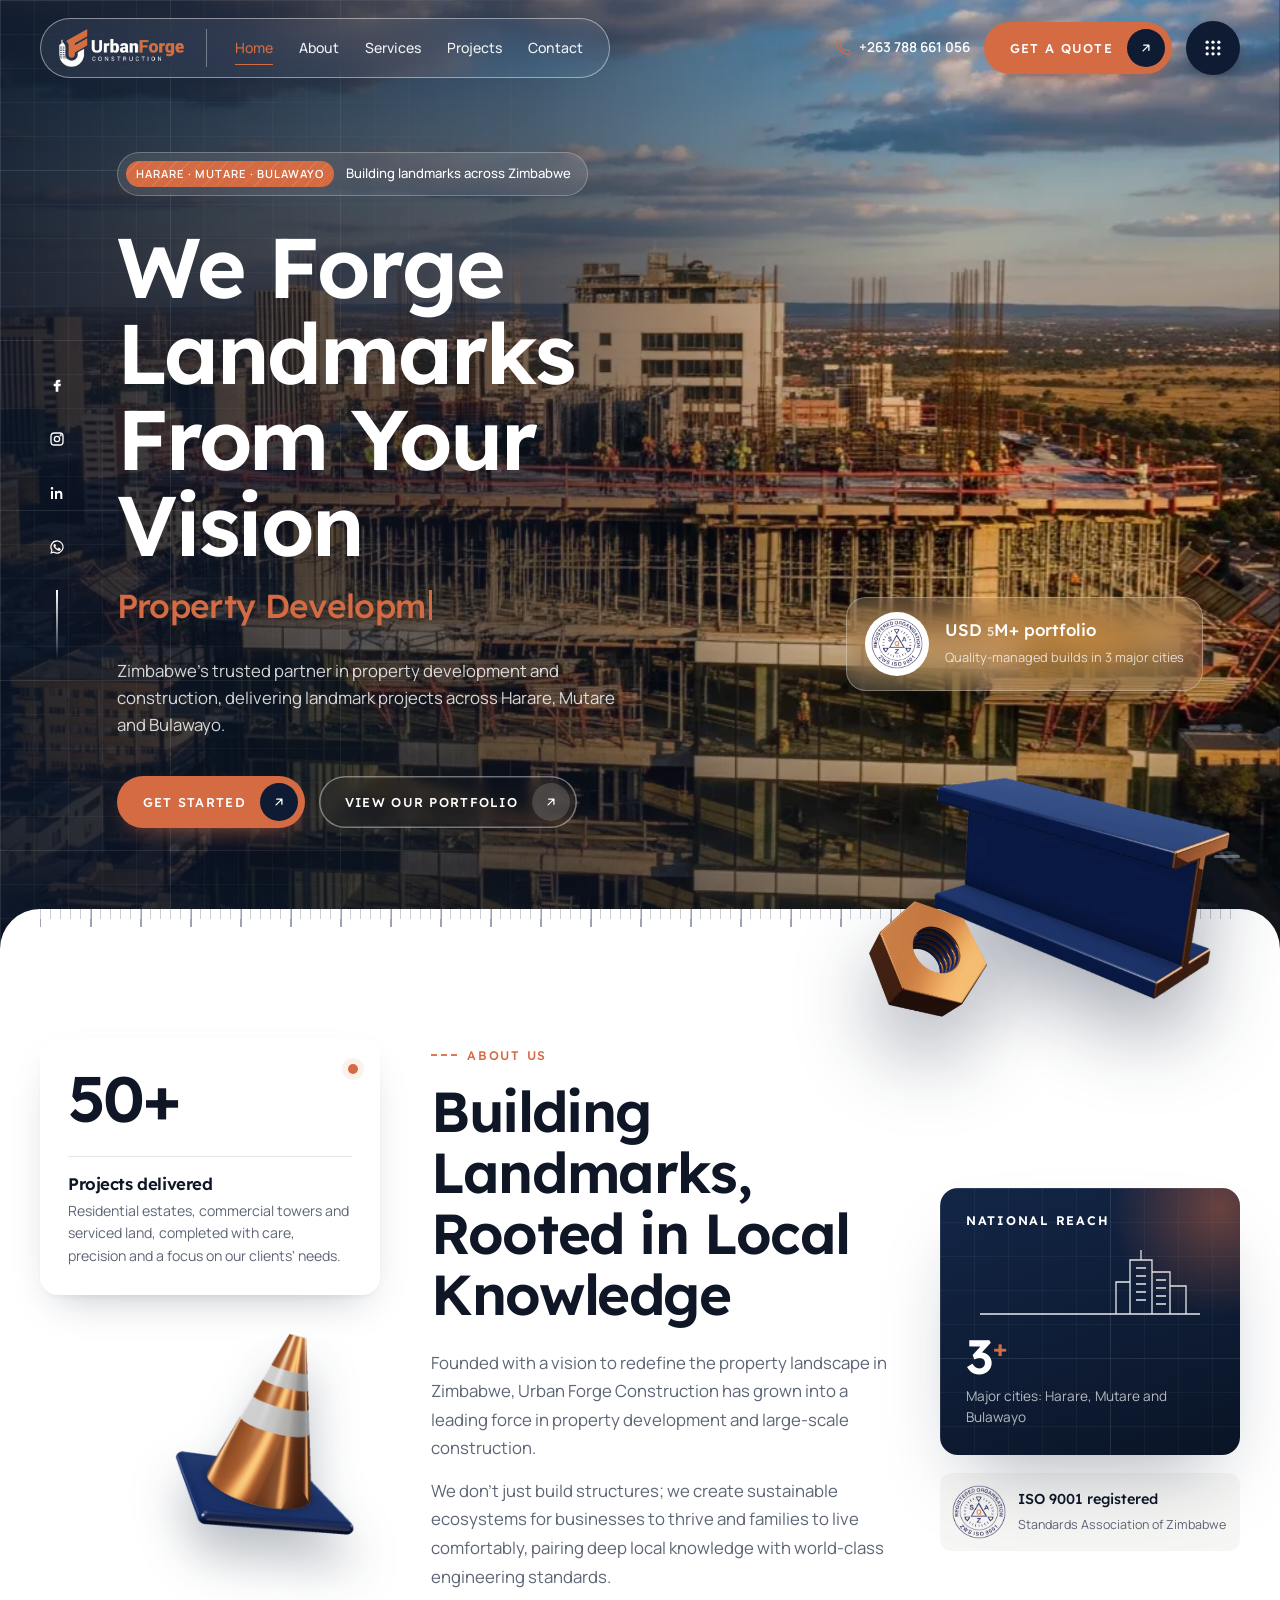
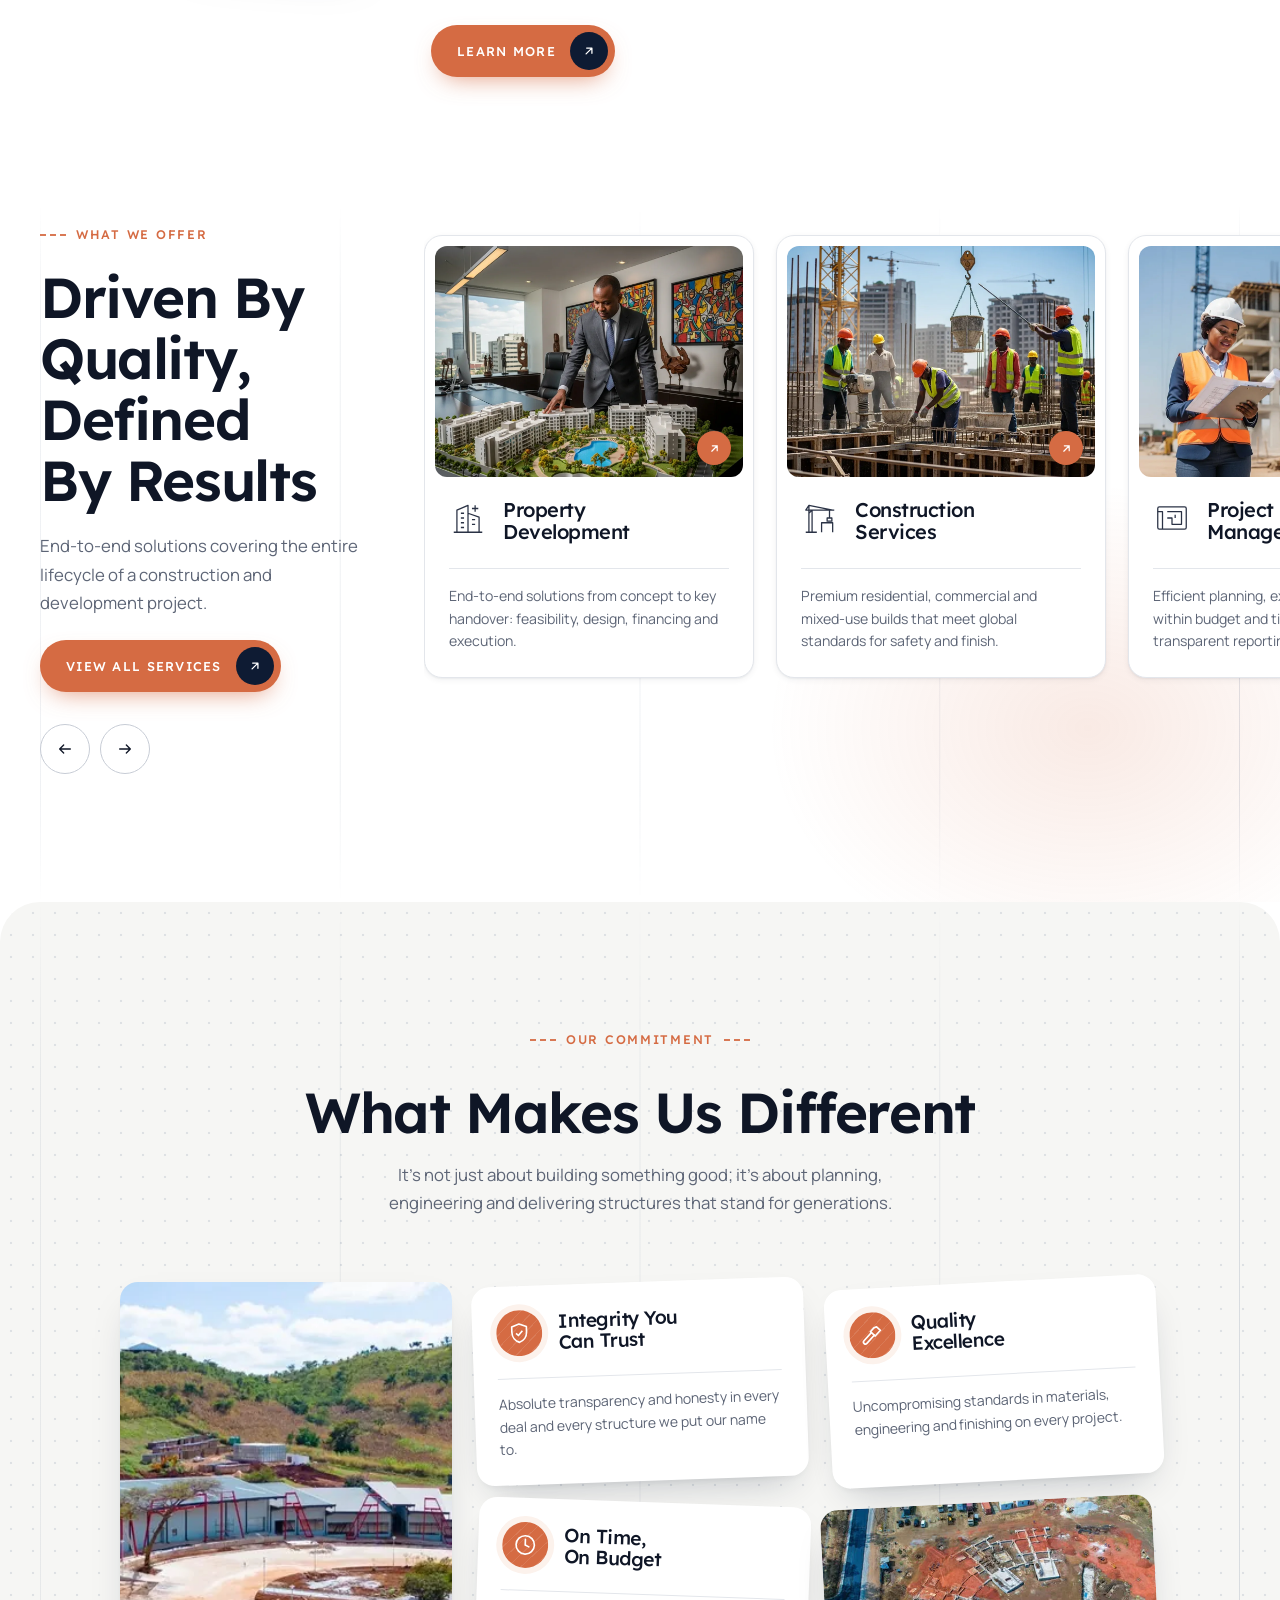
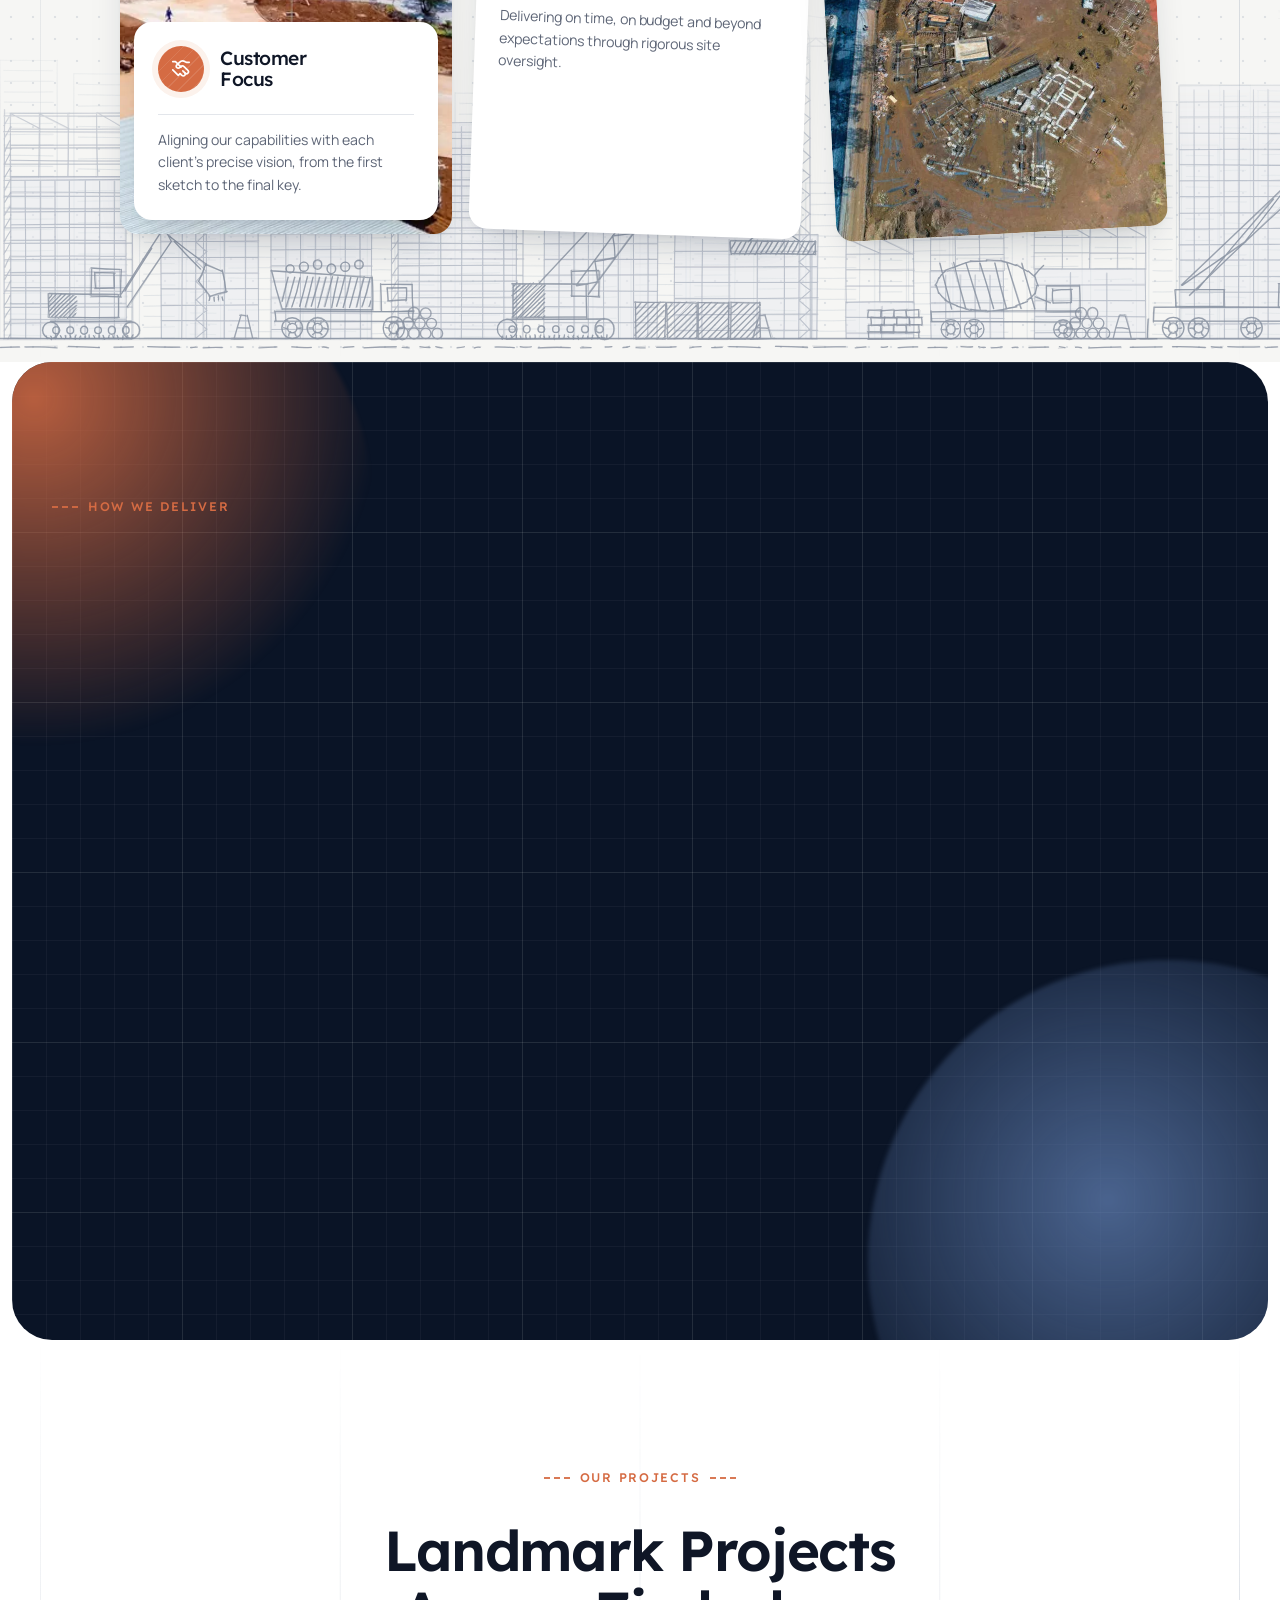
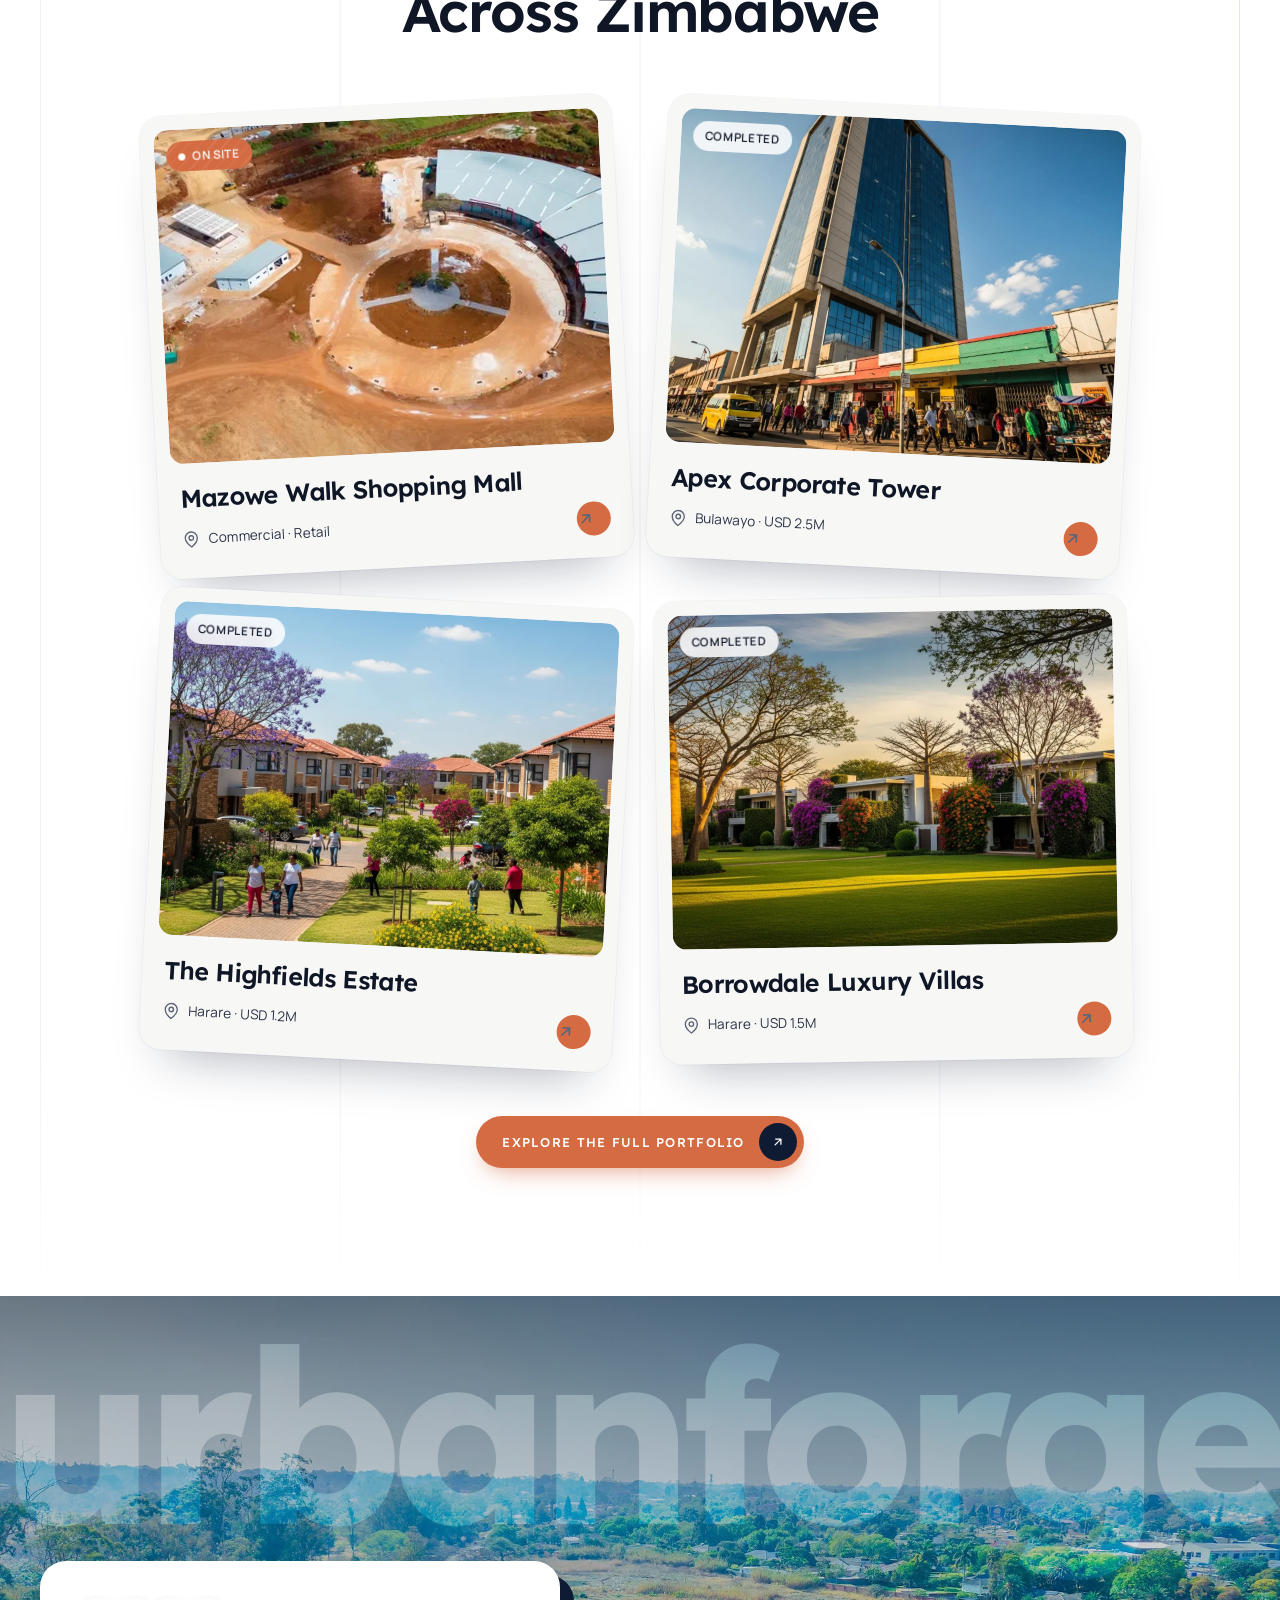
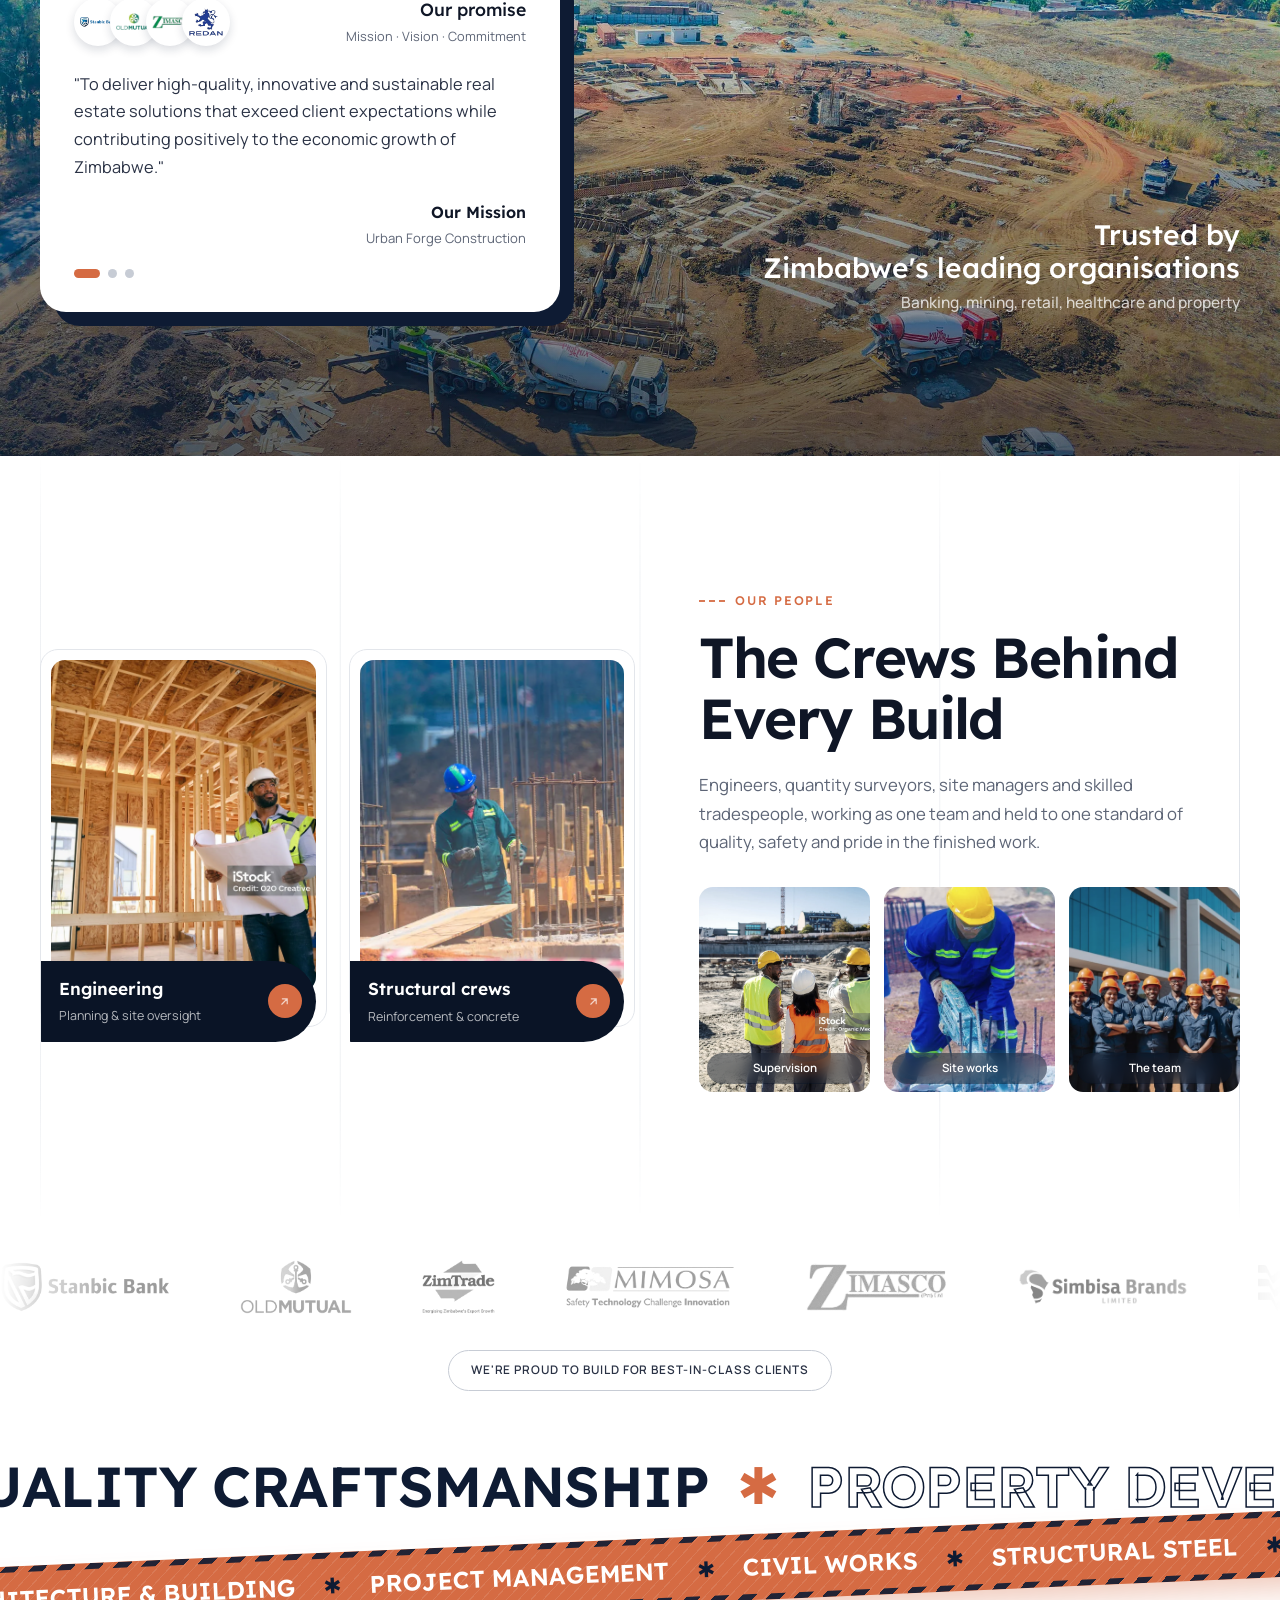
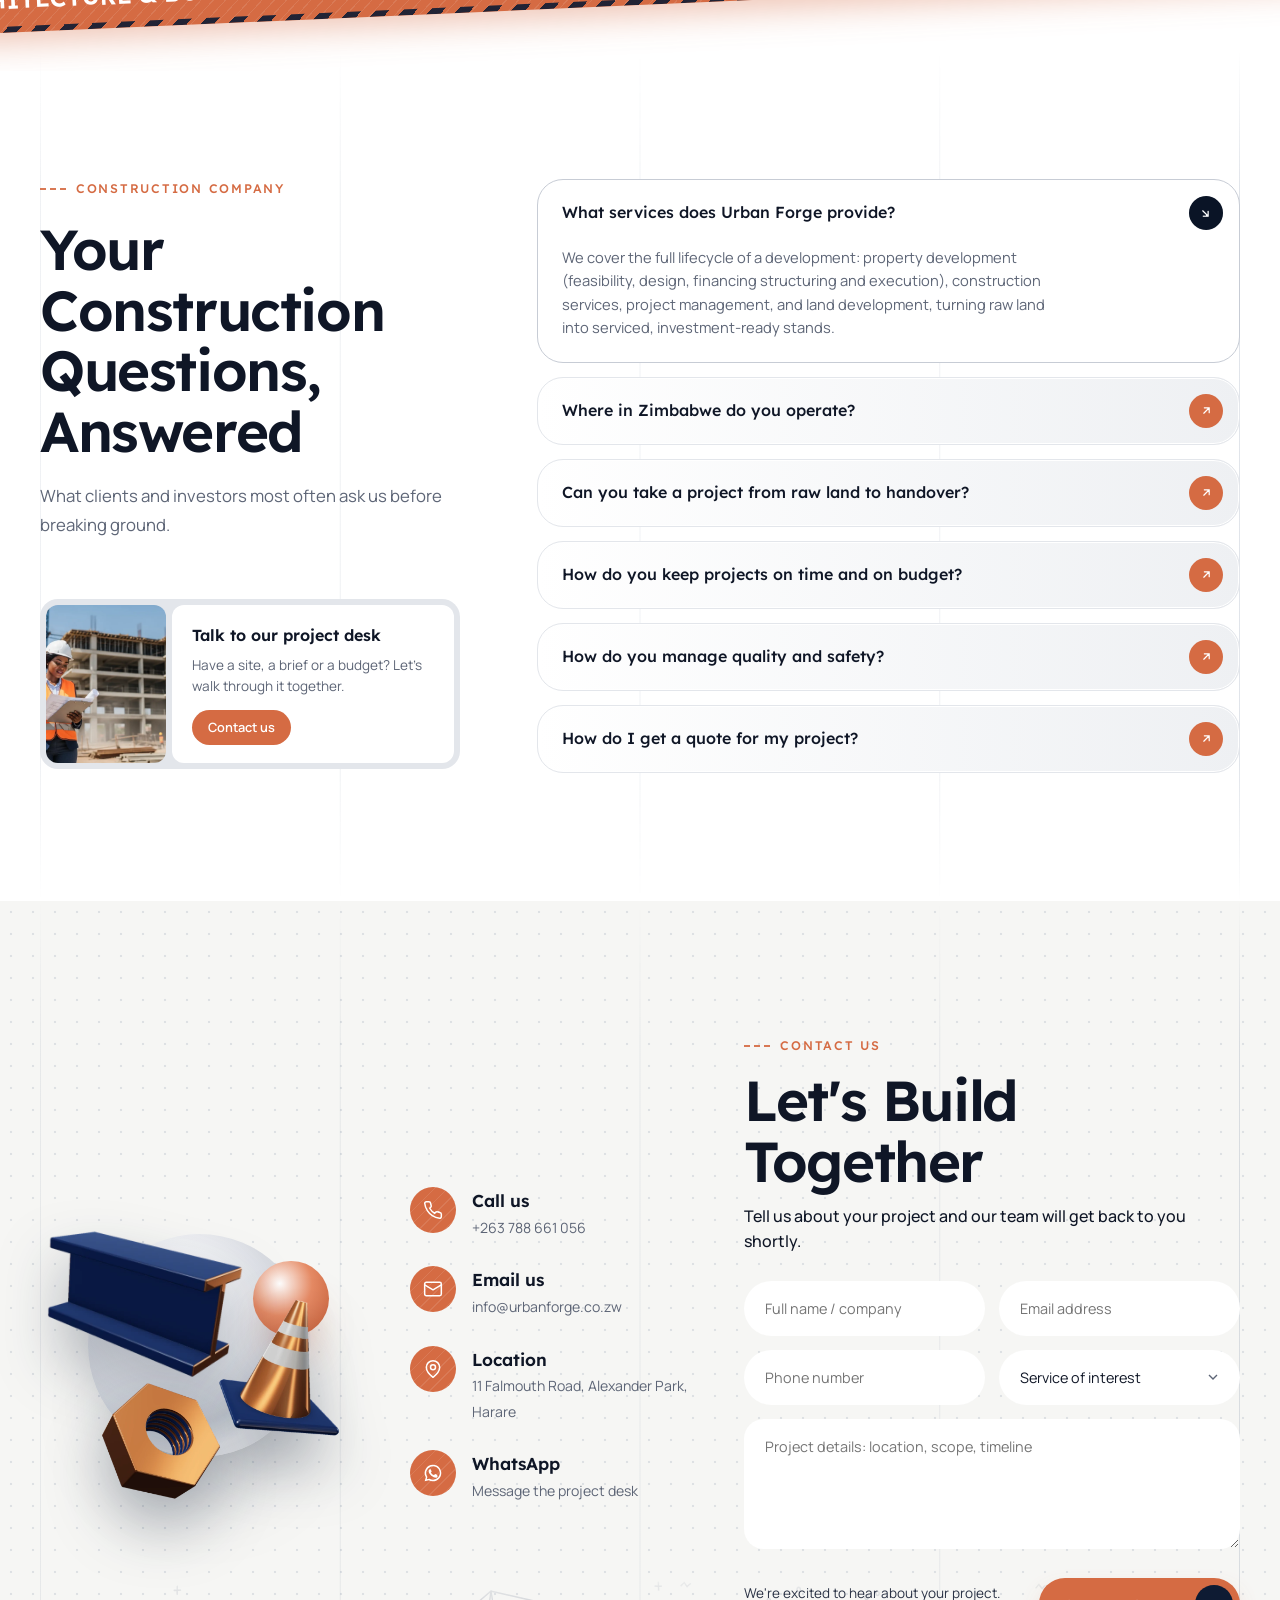
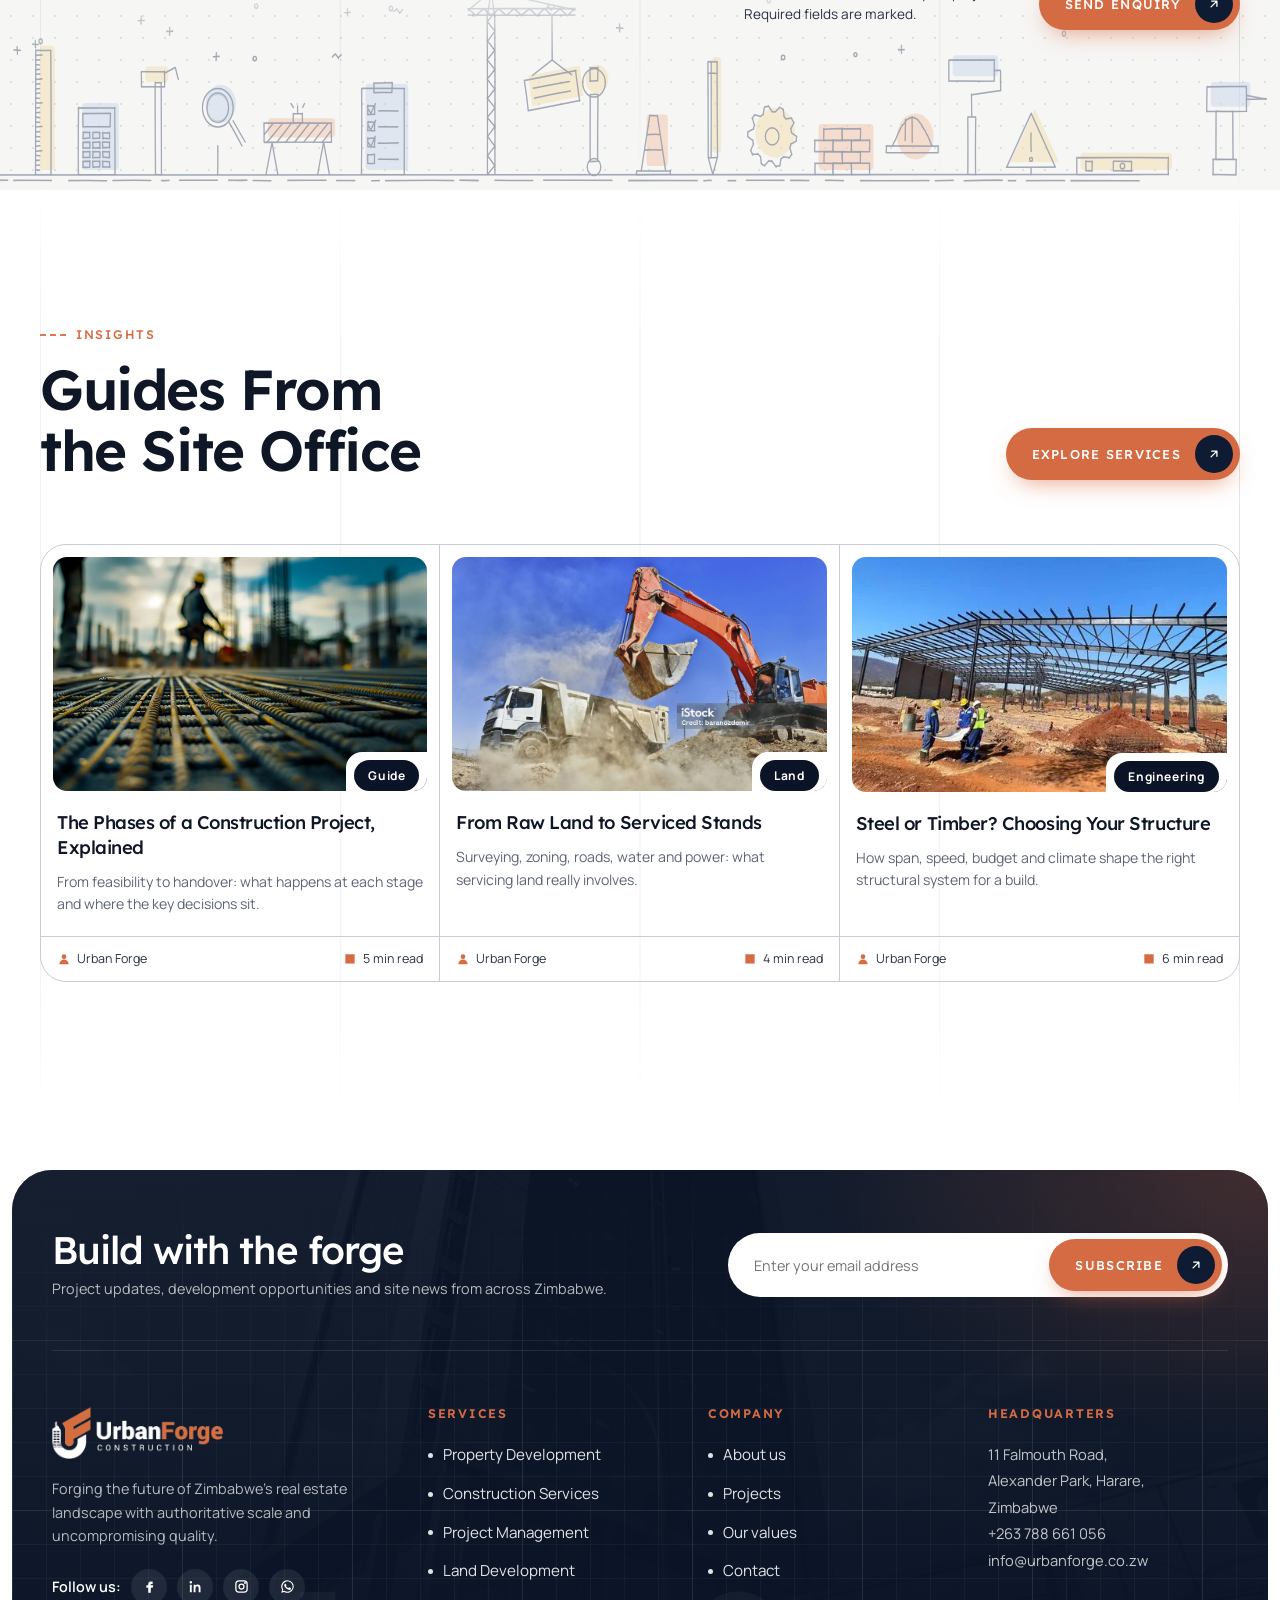
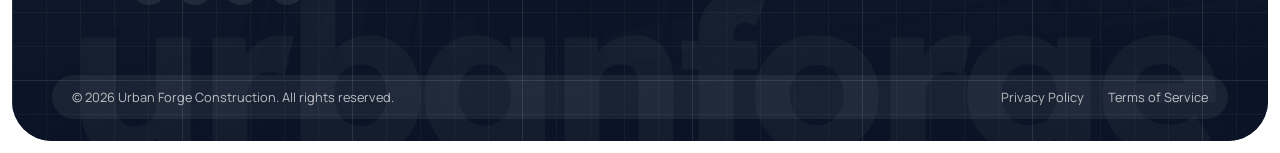
==== commit 68d64d8f: "Texture system, touch in-view effects, and sketched construction line art - Drafting grid, survey do" ====
--- a/index.html
+++ b/index.html
@@ -217,30 +217,7 @@
 
   <!-- ============ WHAT MAKES US DIFFERENT ============ -->
   <section class="section diff" aria-labelledby="diff-title">
-    <div class="diff__lineart"><svg viewBox="0 0 1440 260" preserveAspectRatio="xMidYMax slice" fill="none" stroke="currentColor" stroke-width="1.4" stroke-linejoin="round" aria-hidden="true">
-  <path d="M0 252h1440"/>
-  <!-- tower crane left -->
-  <path d="M120 252V40m10 212V40M120 40h10M120 60l10-20M120 80l10-20M120 100l10-20M120 120l10-20M120 140l10-20M120 160l10-20M120 180l10-20M120 200l10-20M120 220l10-20M120 240l10-20"/>
-  <path d="M60 40h300M60 30h300M125 40V10M125 10 60 30m65-20 235 20M90 30v10m30-10v10m40-10v10m40-10v10m40-10v10m40-10v10m40-10v10m40-10v10"/>
-  <path d="M300 40v90m-8 0h16v14h-16zM62 40v24h30V40"/>
-  <!-- building frame under construction -->
-  <path d="M190 252V130h160v122M190 160h160M190 190h160M190 220h160M230 130v122M270 130v122M310 130v122M190 130l40 30m0-30 40 30m0-30 40 30m0-30 40 30"/>
-  <!-- finished tower -->
-  <path d="M420 252V70h90v182M420 90h90M440 110h12m14 0h12m14 0h12M440 135h12m14 0h12m14 0h12M440 160h12m14 0h12m14 0h12M440 185h12m14 0h12m14 0h12M440 210h12m14 0h12m14 0h12M455 252v-22h20v22"/>
-  <!-- excavator -->
-  <path d="M580 252h120M590 252a14 14 0 0 1 0-28h100a14 14 0 0 1 0 28M600 224v-34h50l14 34M612 196h26v18h-26zM664 200l40-50 36 30M740 180l8 30-22 6"/>
-  <!-- low rise + scaffold -->
-  <path d="M780 252V150h140v102M780 150l70-40 70 40M800 175h22v22h-22zm40 0h22v22h-22zm40 0h22v22h-22zM835 252v-36h30v36"/>
-  <path d="M930 252V120m40 132V120m-40 20h40m-40 30h40m-40 30h40m-40 30h40M930 140l40 30m-40 0 40 30m-40 0 40 30"/>
-  <!-- tower crane right -->
-  <path d="M1110 252V30m12 222V30M1110 30h12M1110 50l12-20M1110 70l12-20M1110 90l12-20M1110 110l12-20M1110 130l12-20M1110 150l12-20M1110 170l12-20M1110 190l12-20M1110 210l12-20M1110 230l12-20"/>
-  <path d="M990 30h380M990 20h380M1116 30V0M1116 0 990 20m126-20 254 20M1300 30v70m-8 0h16v14h-16z"/>
-  <!-- mid rise -->
-  <path d="M1180 252V110h120v142M1180 130h120M1180 160h120M1180 190h120M1180 220h120M1210 110v142M1240 110v142M1270 110v142"/>
-  <path d="M1320 252V170h100v82M1340 190h20v20h-20zm40 0h20v20h-20zM1355 252v-26h30v26"/>
-  <!-- traffic cones -->
-  <path d="M560 252l8-26 8 26m-12-12h8M730 252l8-26 8 26m-12-12h8"/>
-</svg></div>
+    <div class="diff__lineart"></div>
     <div class="container">
       <div class="section-head section-head--center">
         <span class="eyebrow eyebrow--both">Our commitment</span>
@@ -480,30 +457,7 @@
 
   <!-- ============ CONTACT ============ -->
   <section class="section contact" id="contact" aria-labelledby="contact-title">
-    <div class="contact__lineart"><svg viewBox="0 0 1440 260" preserveAspectRatio="xMidYMax slice" fill="none" stroke="currentColor" stroke-width="1.4" stroke-linejoin="round" aria-hidden="true">
-  <path d="M0 252h1440"/>
-  <!-- tower crane left -->
-  <path d="M120 252V40m10 212V40M120 40h10M120 60l10-20M120 80l10-20M120 100l10-20M120 120l10-20M120 140l10-20M120 160l10-20M120 180l10-20M120 200l10-20M120 220l10-20M120 240l10-20"/>
-  <path d="M60 40h300M60 30h300M125 40V10M125 10 60 30m65-20 235 20M90 30v10m30-10v10m40-10v10m40-10v10m40-10v10m40-10v10m40-10v10m40-10v10"/>
-  <path d="M300 40v90m-8 0h16v14h-16zM62 40v24h30V40"/>
-  <!-- building frame under construction -->
-  <path d="M190 252V130h160v122M190 160h160M190 190h160M190 220h160M230 130v122M270 130v122M310 130v122M190 130l40 30m0-30 40 30m0-30 40 30m0-30 40 30"/>
-  <!-- finished tower -->
-  <path d="M420 252V70h90v182M420 90h90M440 110h12m14 0h12m14 0h12M440 135h12m14 0h12m14 0h12M440 160h12m14 0h12m14 0h12M440 185h12m14 0h12m14 0h12M440 210h12m14 0h12m14 0h12M455 252v-22h20v22"/>
-  <!-- excavator -->
-  <path d="M580 252h120M590 252a14 14 0 0 1 0-28h100a14 14 0 0 1 0 28M600 224v-34h50l14 34M612 196h26v18h-26zM664 200l40-50 36 30M740 180l8 30-22 6"/>
-  <!-- low rise + scaffold -->
-  <path d="M780 252V150h140v102M780 150l70-40 70 40M800 175h22v22h-22zm40 0h22v22h-22zm40 0h22v22h-22zM835 252v-36h30v36"/>
-  <path d="M930 252V120m40 132V120m-40 20h40m-40 30h40m-40 30h40m-40 30h40M930 140l40 30m-40 0 40 30m-40 0 40 30"/>
-  <!-- tower crane right -->
-  <path d="M1110 252V30m12 222V30M1110 30h12M1110 50l12-20M1110 70l12-20M1110 90l12-20M1110 110l12-20M1110 130l12-20M1110 150l12-20M1110 170l12-20M1110 190l12-20M1110 210l12-20M1110 230l12-20"/>
-  <path d="M990 30h380M990 20h380M1116 30V0M1116 0 990 20m126-20 254 20M1300 30v70m-8 0h16v14h-16z"/>
-  <!-- mid rise -->
-  <path d="M1180 252V110h120v142M1180 130h120M1180 160h120M1180 190h120M1180 220h120M1210 110v142M1240 110v142M1270 110v142"/>
-  <path d="M1320 252V170h100v82M1340 190h20v20h-20zm40 0h20v20h-20zM1355 252v-26h30v26"/>
-  <!-- traffic cones -->
-  <path d="M560 252l8-26 8 26m-12-12h8M730 252l8-26 8 26m-12-12h8"/>
-</svg></div>
+    <div class="contact__lineart"></div>
     <div class="container contact__grid">
       <div class="contact__objects" aria-hidden="true">
         <div class="glass-orb glass-orb--solid"><span></span><span></span></div>
--- a/assets/css/style.css
+++ b/assets/css/style.css
@@ -329,8 +329,10 @@
 
 /* ---------- DIFFERENT (bento) ---------- */
 .diff { background: var(--paper); border-radius: var(--radius-xl) var(--radius-xl) 0 0; overflow: hidden; }
-.diff__lineart { position: absolute; left: 0; right: 0; bottom: 0; height: 260px; color: var(--steel-300); opacity: .9; pointer-events: none; }
-.diff__lineart svg { width: 100%; height: 100%; }
+.diff__lineart { --h: 360px; position: absolute; left: 0; right: 0; bottom: 0; height: var(--h); pointer-events: none; opacity: .95;
+  background: url(../img/lineart-site.svg) repeat-x 0 100% / auto 100%; animation: pan-site 180s linear infinite;
+  -webkit-mask-image: linear-gradient(180deg, transparent, #000 42%); mask-image: linear-gradient(180deg, transparent, #000 42%); }
+@keyframes pan-site { to { background-position-x: calc(var(--h) * -1800 / 340); } }
 .bento { position: relative; z-index: 1; display: grid; grid-template-columns: repeat(3, 1fr); grid-template-rows: auto auto; gap: 22px; max-width: 1040px; margin: 0 auto; }
 .bento__img { border-radius: var(--radius); overflow: hidden; position: relative; box-shadow: var(--shadow); }
 .bento__img img { width: 100%; height: 100%; object-fit: cover; }
@@ -512,8 +514,9 @@
 .field input:focus, .field select:focus, .field textarea:focus { border-color: var(--forge); box-shadow: 0 0 0 4px var(--forge-50); }
 .form__foot { grid-column: 1 / -1; display: flex; justify-content: space-between; align-items: center; gap: 20px; flex-wrap: wrap; margin-top: 8px; font-size: .85rem; color: var(--ink-2); }
 .form__status { grid-column: 1 / -1; font-size: .9rem; color: var(--navy); font-weight: 600; min-height: 1.2em; }
-.contact__lineart { position: absolute; left: 0; right: 0; bottom: 0; height: 200px; color: var(--steel-300); opacity: .7; pointer-events: none; }
-.contact__lineart svg { width: 100%; height: 100%; }
+.contact__lineart { position: absolute; left: 0; right: 0; bottom: 0; height: 220px; pointer-events: none; opacity: .9;
+  background: url(../img/lineart-tools.svg) repeat-x 0 100% / auto 100%;
+  -webkit-mask-image: linear-gradient(180deg, transparent, #000 38%); mask-image: linear-gradient(180deg, transparent, #000 38%); }
 
 /* ---------- INSIGHTS ---------- */
 .insights { display: grid; grid-template-columns: repeat(3, 1fr); border: 1px solid var(--steel-300); border-radius: var(--radius-lg); overflow: hidden; }
@@ -870,6 +873,8 @@
   .split__media { margin-bottom: 40px; }
 }
 @media (max-width: 680px) {
+  .diff__lineart { --h: 230px; }
+  .contact__lineart { height: 150px; }
   .section::before { display: none; }
   .hero__social { flex-direction: row; top: 92px; left: auto; right: var(--gutter); transform: none; gap: 4px; }
   .hero__social::after { display: none; }
